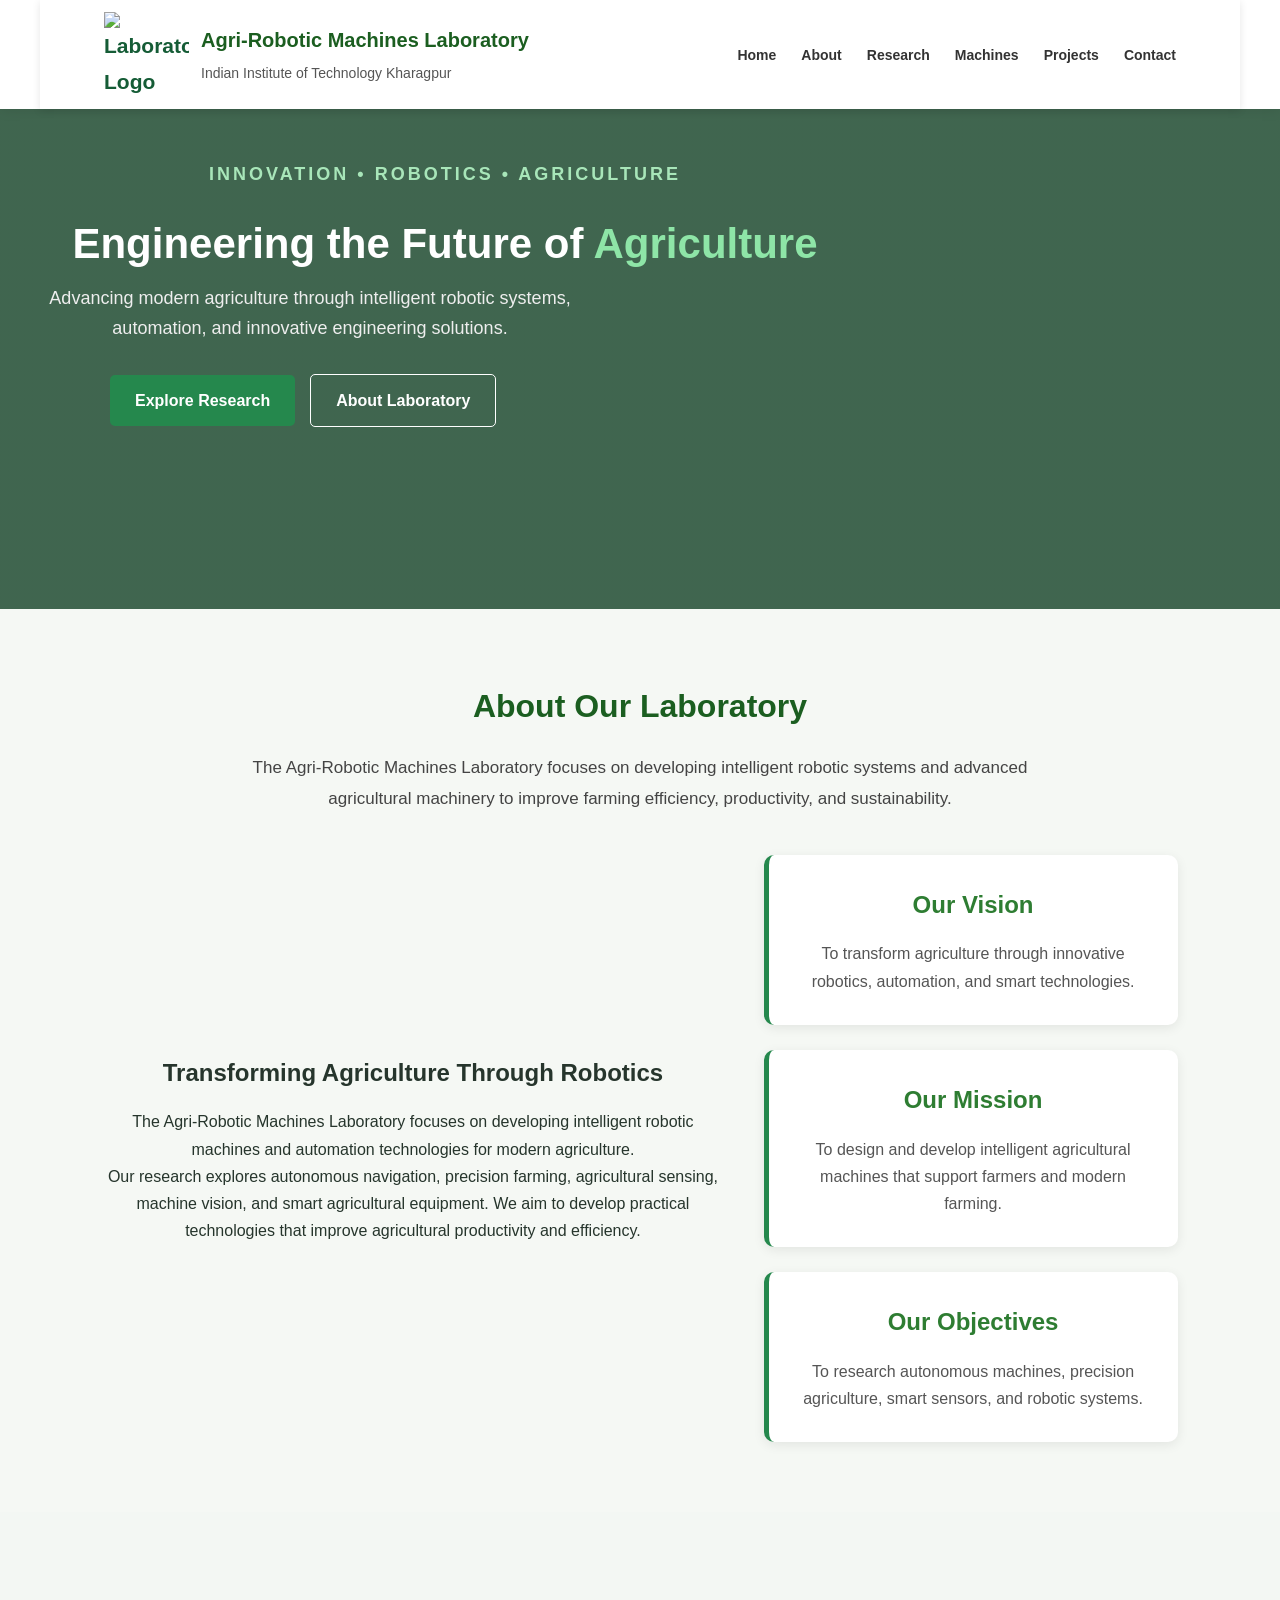
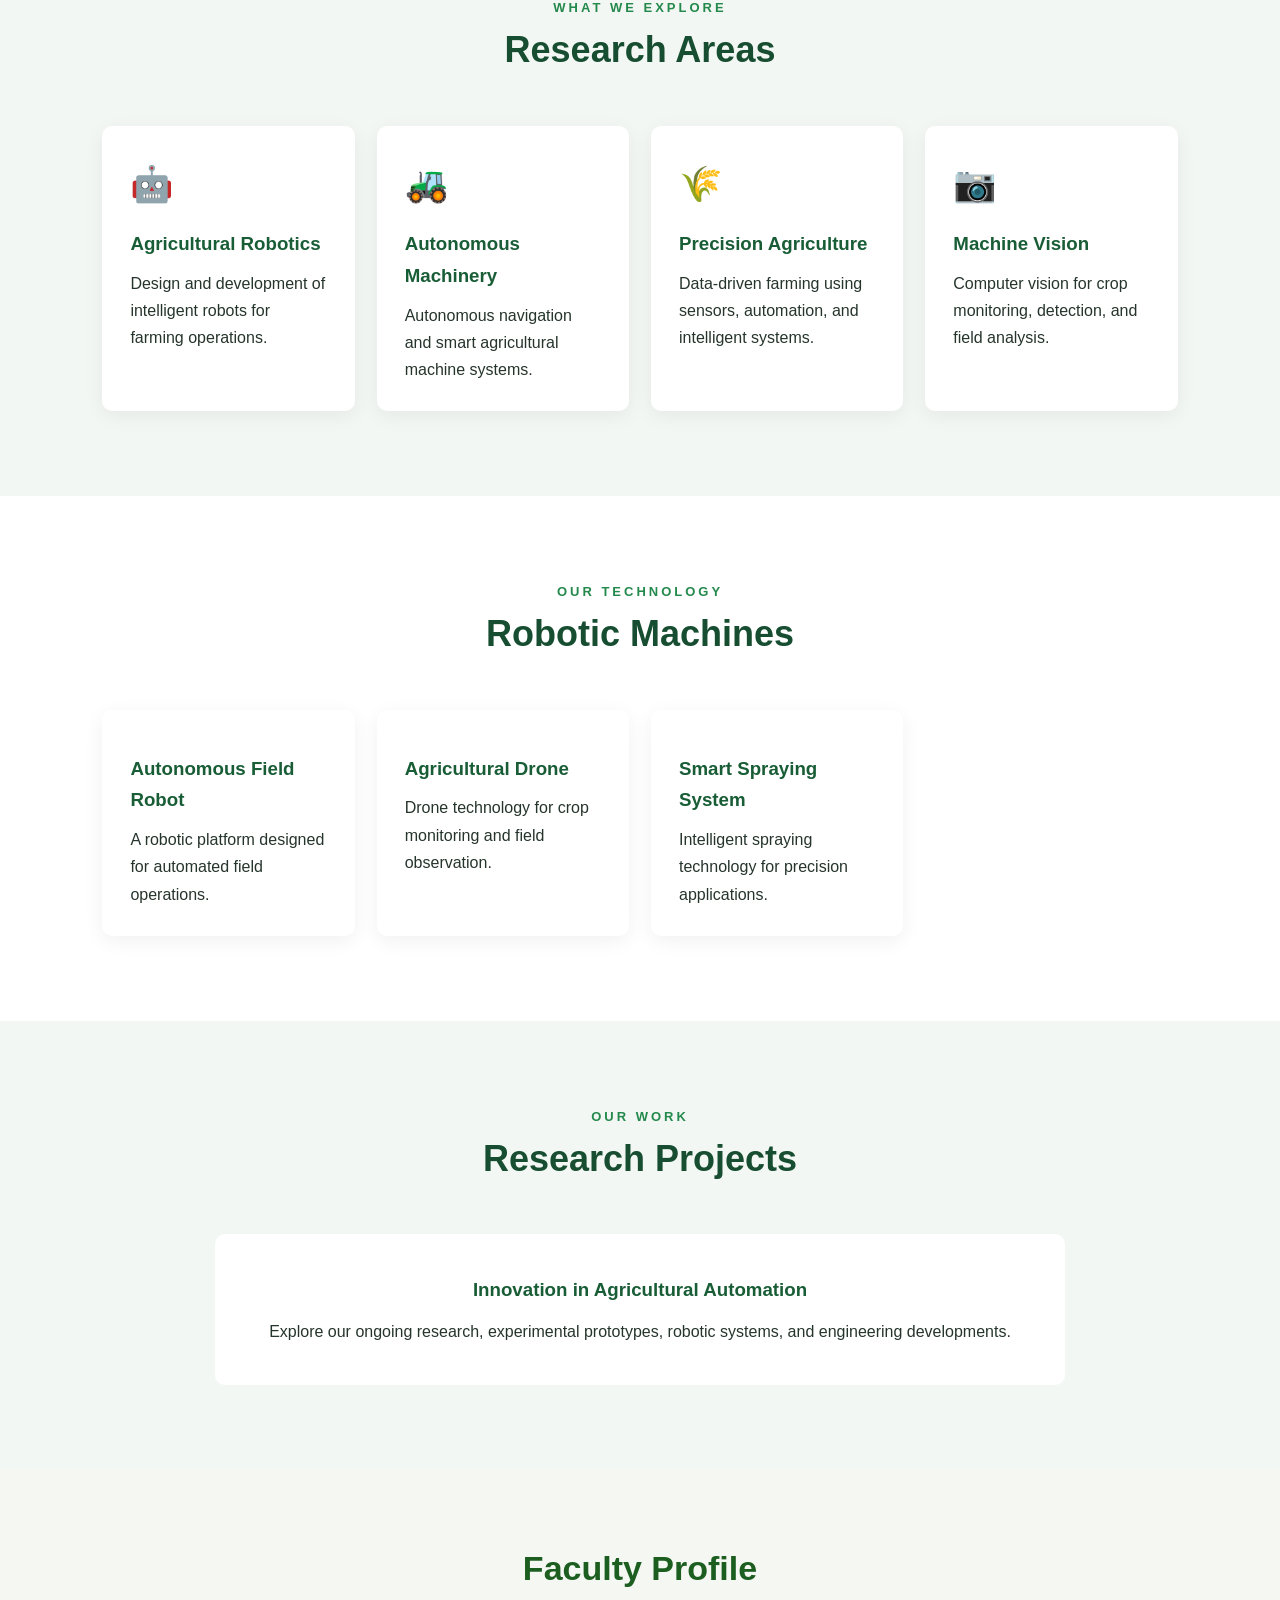
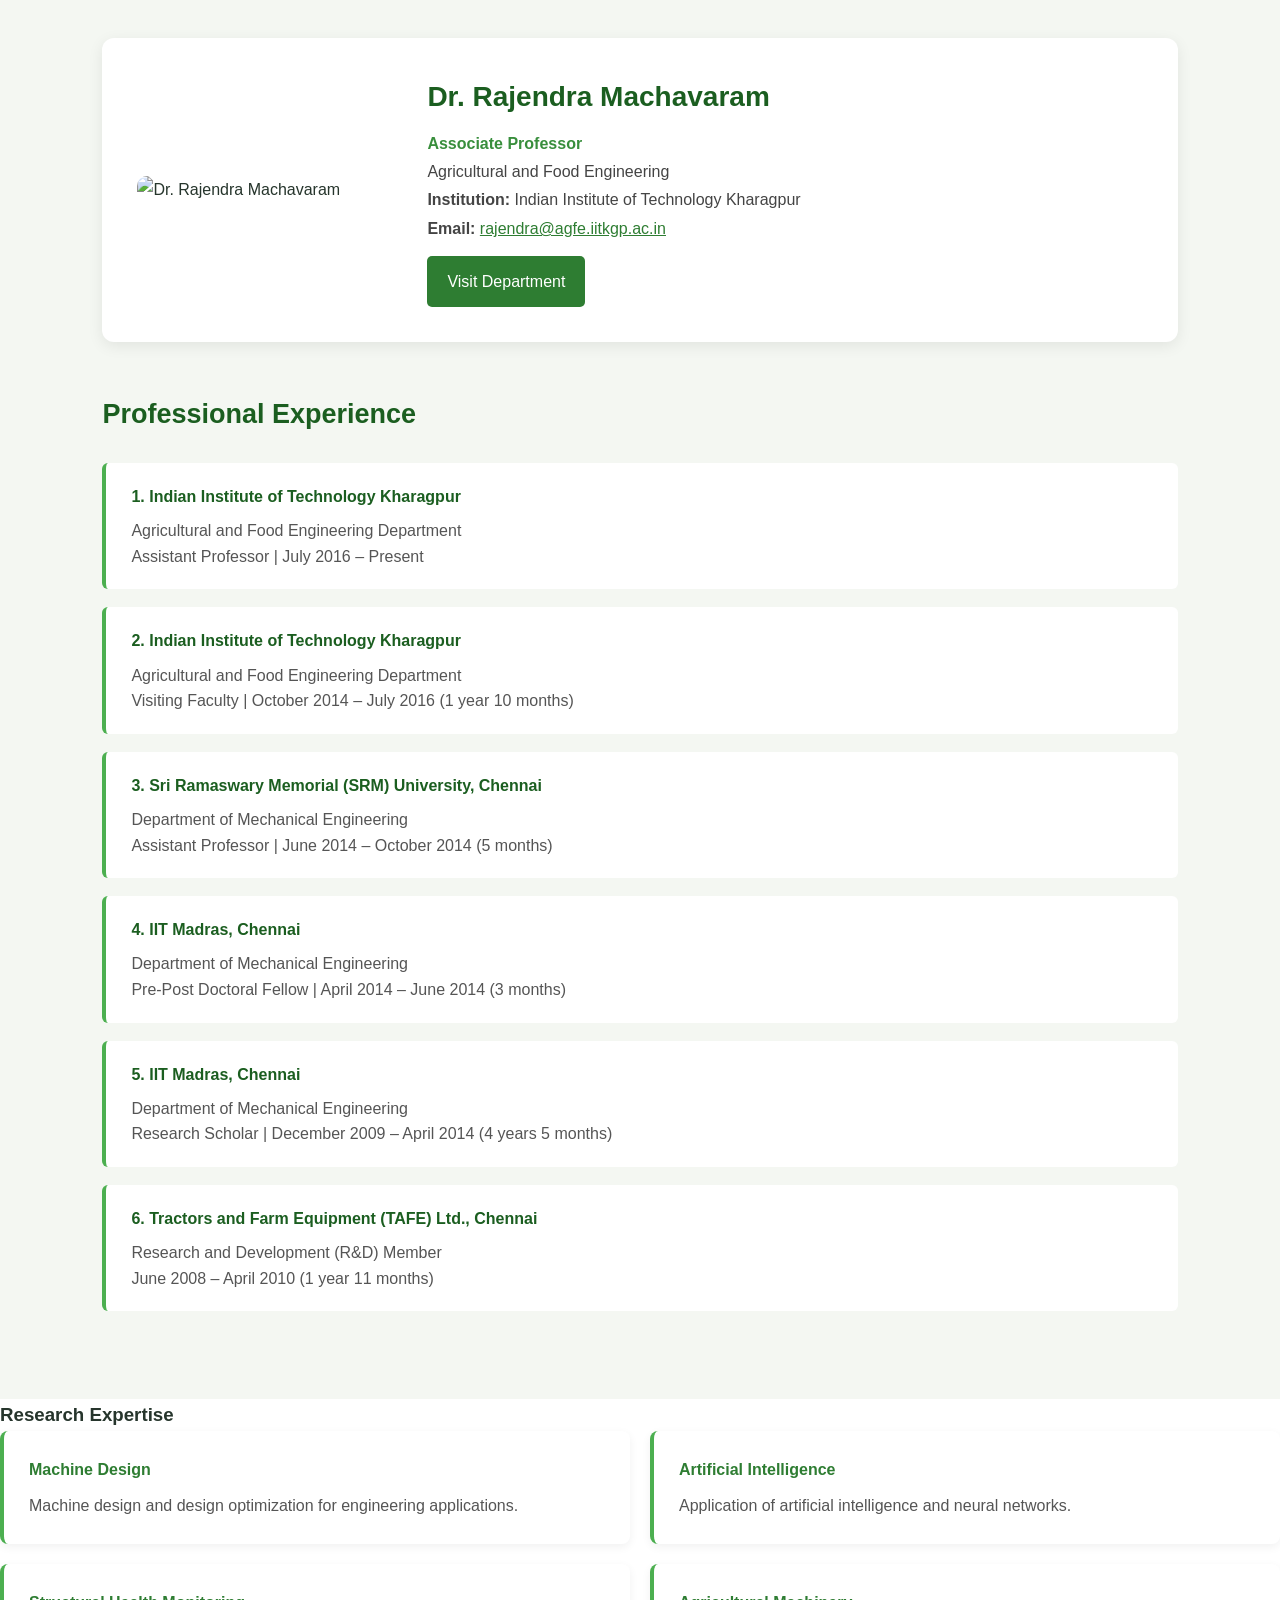
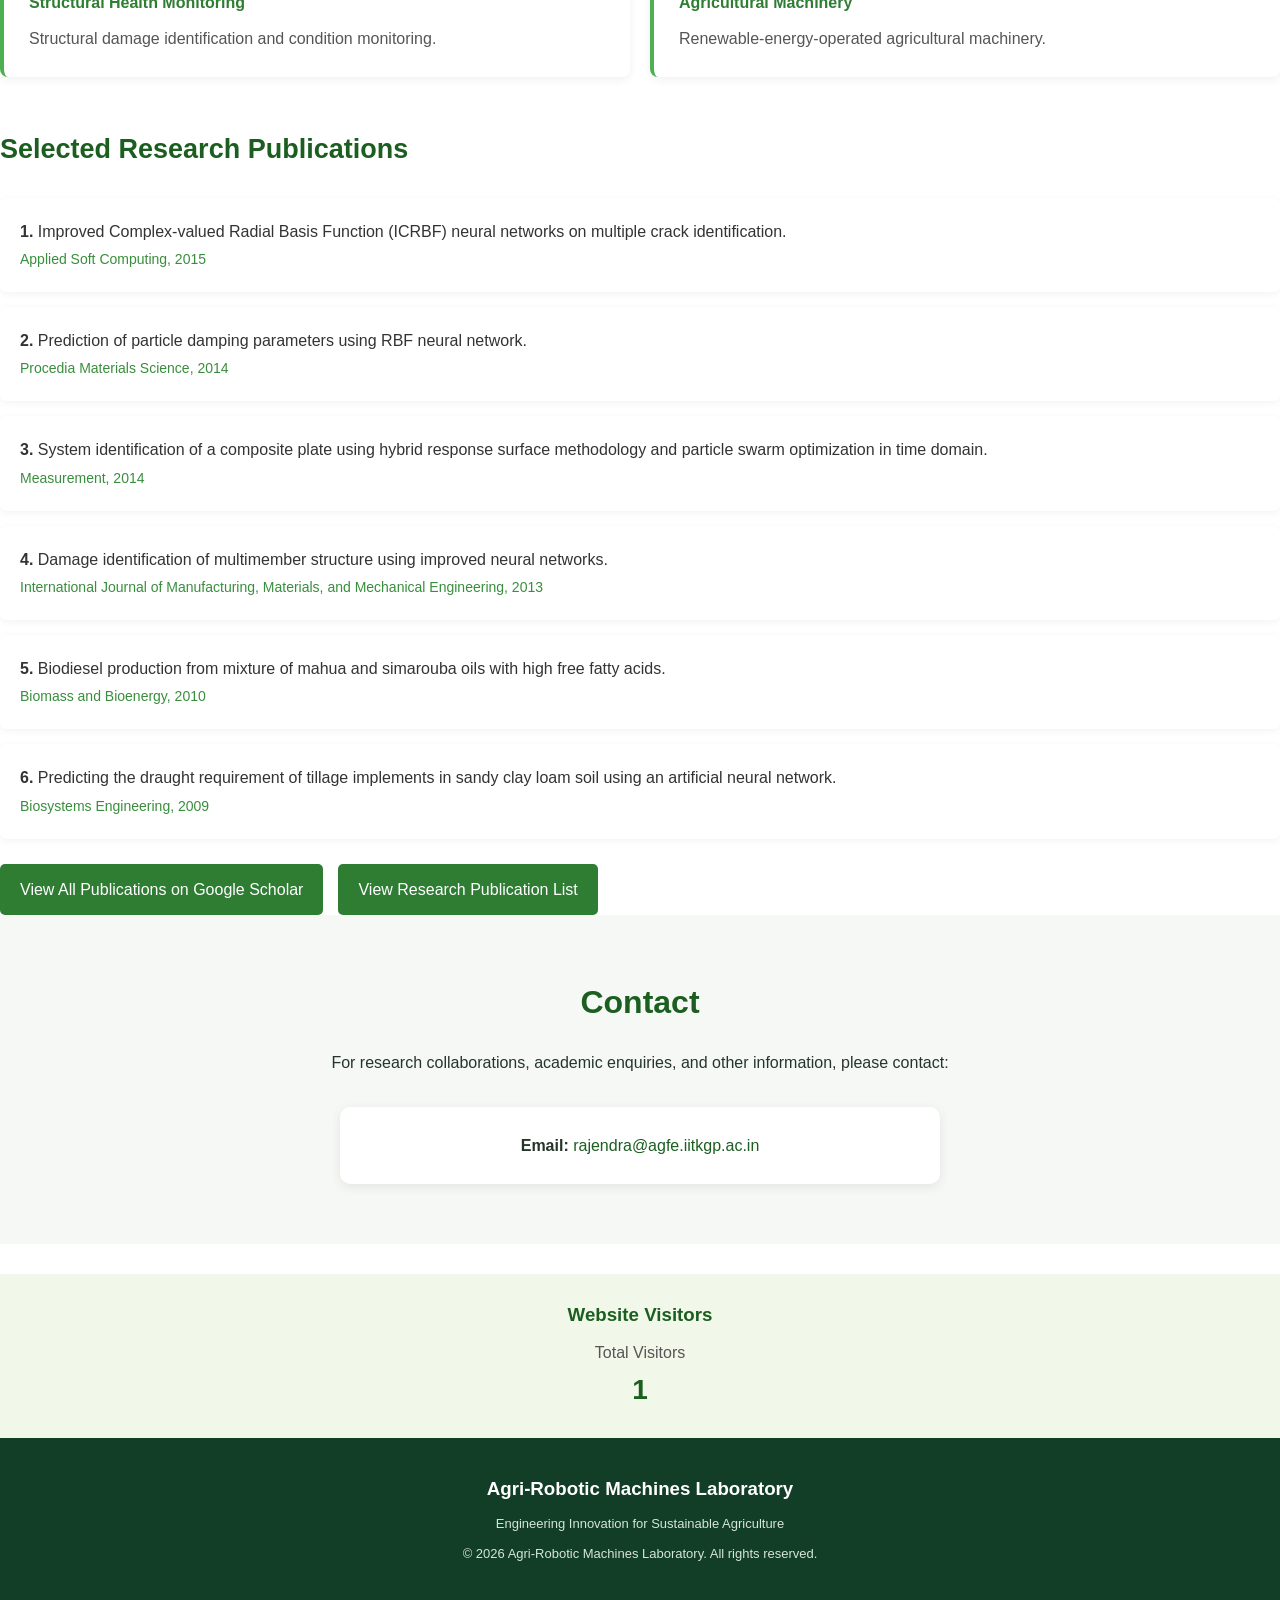
==== index.html @ 31ddff25 "Add files via upload" ====
<!DOCTYPE html>
<html lang="en">
<head>
    <meta charset="UTF-8">
    <meta name="viewport" content="width=device-width, initial-scale=1.0">
    <title>Agri-Robotic Machines Laboratory</title>
    <link rel="stylesheet" href="style.css">
</head>
<body>
    <!-- Navigation -->
    <header>
        <nav class="navbar">
    
<div class="logo">
    <img src="images/agrm-logo.jpeg" alt="Laboratory Logo">

    <div class="logo-text">
        <span>Agri-Robotic Machines Laboratory</span>
        <small>Indian Institute of Technology Kharagpur</small>
    </div>
</div>


    <ul class="nav-links">
        <li><a href="#home">Home</a></li>
        <li><a href="#about">About</a></li>
        <li><a href="#research">Research</a></li>
        <li><a href="#machines">Machines</a></li>
        <li><a href="#projects">Projects</a></li>
        <li><a href="#contact">Contact</a></li>
    </ul>
</nav>
</nav>


</section>
    </header>

    <!-- Hero Section -->
    <section class="hero" id="home">
        <div class="hero-content">
            <p class="tagline">INNOVATION • ROBOTICS • AGRICULTURE</p>

            <h1>
                Engineering the Future
                of <span>Agriculture</span>
            </h1>

            <p>
                Advancing modern agriculture through intelligent
                robotic systems, automation, and innovative
                engineering solutions.
            </p>

            <div class="hero-buttons">
                <a href="#research" class="btn primary">Explore Research</a>
                <a href="#about" class="btn secondary">About Laboratory</a>
            </div>
        </div>
    </section>
<section id="about" class="about-section">

    <div class="about-container">

        <h2>About Our Laboratory</h2>

        <p class="about-intro">
            The Agri-Robotic Machines Laboratory focuses on
            developing intelligent robotic systems and advanced
            agricultural machinery to improve farming efficiency,
            productivity, and sustainability.
        </p>
           <div class="about-content">
            <div>
                <h3>Transforming Agriculture Through Robotics</h3>
                <p>
                    The Agri-Robotic Machines Laboratory focuses on
                    developing intelligent robotic machines and
                    automation technologies for modern agriculture.
                </p>
                <p>
                    Our research explores autonomous navigation,
                    precision farming, agricultural sensing,
                    machine vision, and smart agricultural equipment.
                    We aim to develop practical technologies that
                    improve agricultural productivity and efficiency.
                </p>
            </div>
        <div class="about-cards">

            <div class="about-card">
                <h3>Our Vision</h3>
                <p>
                    To transform agriculture through innovative
                    robotics, automation, and smart technologies.
                </p>
            </div>
    
            <div class="about-card">
                <h3>Our Mission</h3>
                <p>
                    To design and develop intelligent agricultural
                    machines that support farmers and modern farming.
                </p>
            </div>

            <div class="about-card">
                <h3>Our Objectives</h3>
                <p>
                    To research autonomous machines, precision
                    agriculture, smart sensors, and robotic systems.
                </p>
            </div>

        </div>

    </div>

</section>
  
    <!-- Research Section -->
    <section class="section light" id="research">
        <div class="section-heading">
            <p>WHAT WE EXPLORE</p>
            <h2>Research Areas</h2>
        </div>

        <div class="cards">
            <article class="card">
                <span>🤖</span>
                <h3>Agricultural Robotics</h3>
                <p>Design and development of intelligent robots for farming operations.</p>
            </article>

            <article class="card">
                <span>🚜</span>
                <h3>Autonomous Machinery</h3>
                <p>Autonomous navigation and smart agricultural machine systems.</p>
            </article>

            <article class="card">
                <span>🌾</span>
                <h3>Precision Agriculture</h3>
                <p>Data-driven farming using sensors, automation, and intelligent systems.</p>
            </article>

            <article class="card">
                <span>📷</span>
                <h3>Machine Vision</h3>
                <p>Computer vision for crop monitoring, detection, and field analysis.</p>
            </article>
        </div>
    </section>

    <!-- Machines Section -->
    <section class="section" id="machines">
        <div class="section-heading">
            <p>OUR TECHNOLOGY</p>
            <h2>Robotic Machines</h2>
        </div>

        <div class="cards">
            <article class="card machine">
                <h3>Autonomous Field Robot</h3>
                <p>A robotic platform designed for automated field operations.</p>
            </article>

            <article class="card machine">
                <h3>Agricultural Drone</h3>
                <p>Drone technology for crop monitoring and field observation.</p>
            </article>

            <article class="card machine">
                <h3>Smart Spraying System</h3>
                <p>Intelligent spraying technology for precision applications.</p>
            </article>
        </div>
    </section>

    <!-- Projects Section -->
    <section class="section light" id="projects">
        <div class="section-heading">
            <p>OUR WORK</p>
            <h2>Research Projects</h2>
        </div>

        <div class="project-box">
            <h3>Innovation in Agricultural Automation</h3>
            <p>
                Explore our ongoing research, experimental prototypes,
                robotic systems, and engineering developments.
            </p>
        </div>
    </section>
<!-- FACULTY PROFILE SECTION -->
<section id="professor" class="professor-section">

    <div class="professor-container">

        <h2>Faculty Profile</h2>

        <div class="professor-card">

            <!-- Professor Photograph -->
            <div class="professor-photo">
                <img src="images/professor.jpg"
                     alt="Dr. Rajendra Machavaram">
            </div>

            <!-- Professor Information -->
            <div class="professor-details">

                <h3>Dr. Rajendra Machavaram</h3>

                <h4>Associate Professor</h4>

                <p class="department">
                    Agricultural and Food Engineering
                </p>

                <p>
                    <strong>Institution:</strong>
                    Indian Institute of Technology Kharagpur
                </p>

                <p>
                    <strong>Email:</strong>
                    <a href="mailto:rajendra@agfe.iitkgp.ac.in">
                        rajendra@agfe.iitkgp.ac.in
                    </a>
                </p>

                <a class="department-button"
                   href="https://www.iitkgp.ac.in/department/AG"
                   target="_blank">
                    Visit Department
                </a>

            </div>

        </div>

        <!-- WORK EXPERIENCE -->
        <div class="experience-section">

            <h3>Professional Experience</h3>

            <div class="experience-item">
                <h4>1. Indian Institute of Technology Kharagpur</h4>
                <p>Agricultural and Food Engineering Department</p>
                <p>Assistant Professor | July 2016 – Present</p>
            </div>

            <div class="experience-item">
                <h4>2. Indian Institute of Technology Kharagpur</h4>
                <p>Agricultural and Food Engineering Department</p>
                <p>Visiting Faculty | October 2014 – July 2016 (1 year 10 months)</p>
            </div>

            <div class="experience-item">
                <h4>3. Sri Ramaswary Memorial (SRM) University, Chennai</h4>
                <p>Department of Mechanical Engineering</p>
                <p>Assistant Professor | June 2014 – October 2014 (5 months)</p>
            </div>

            <div class="experience-item">
                <h4>4. IIT Madras, Chennai</h4>
                <p>Department of Mechanical Engineering</p>
                <p>Pre-Post Doctoral Fellow | April 2014 – June 2014 (3 months)</p>
            </div>

            <div class="experience-item">
                <h4>5. IIT Madras, Chennai</h4>
                <p>Department of Mechanical Engineering</p>
                <p>Research Scholar | December 2009 – April 2014 (4 years 5 months)</p>
            </div>

            <div class="experience-item">
                <h4>6. Tractors and Farm Equipment (TAFE) Ltd., Chennai</h4>
                <p>Research and Development (R&D) Member</p>
                <p>June 2008 – April 2010 (1 year 11 months)</p>
            </div>

        </div>

    </div>

</section>
    <h3>Research Expertise</h3>

    <div class="research-grid">

        <div class="research-card">
            <h4>Machine Design</h4>
            <p>Machine design and design optimization for engineering applications.</p>
        </div>

        <div class="research-card">
            <h4>Artificial Intelligence</h4>
            <p>Application of artificial intelligence and neural networks.</p>
        </div>

        <div class="research-card">
            <h4>Structural Health Monitoring</h4>
            <p>Structural damage identification and condition monitoring.</p>
        </div>

        <div class="research-card">
            <h4>Agricultural Machinery</h4>
            <p>Renewable-energy-operated agricultural machinery.</p>
        </div>

    </div>
</div>


<!-- SELECTED PUBLICATIONS -->
<div class="publications-section">

    <h3>Selected Research Publications</h3>

    <div class="publication-item">
        <p>
            <strong>1.</strong> Improved Complex-valued Radial Basis
            Function (ICRBF) neural networks on multiple crack identification.
        </p>
        <span>Applied Soft Computing, 2015</span>
    </div>

    <div class="publication-item">
        <p>
            <strong>2.</strong> Prediction of particle damping parameters
            using RBF neural network.
        </p>
        <span>Procedia Materials Science, 2014</span>
    </div>

    <div class="publication-item">
        <p>
            <strong>3.</strong> System identification of a composite plate
            using hybrid response surface methodology and particle swarm
            optimization in time domain.
        </p>
        <span>Measurement, 2014</span>
    </div>

    <div class="publication-item">
        <p>
            <strong>4.</strong> Damage identification of multimember
            structure using improved neural networks.
        </p>
        <span>International Journal of Manufacturing, Materials,
        and Mechanical Engineering, 2013</span>
    </div>

    <div class="publication-item">
        <p>
            <strong>5.</strong> Biodiesel production from mixture of
            mahua and simarouba oils with high free fatty acids.
        </p>
        <span>Biomass and Bioenergy, 2010</span>
    </div>

    <div class="publication-item">
        <p>
            <strong>6.</strong> Predicting the draught requirement of
            tillage implements in sandy clay loam soil using an
            artificial neural network.
        </p>
        <span>Biosystems Engineering, 2009</span>
    </div>

    <div class="publication-links">

        <a href="https://scholar.google.com/citations?user=oOwYL6sAAAAJ&hl=en"
           target="_blank">
            View All Publications on Google Scholar
        </a>

        <a href="https://sites.google.com/site/rajendramachavaram/publications"
           target="_blank">
            View Research Publication List
        </a>

    </div>

</div>
 <!-- Contact Section -->
   
<section id="contact" class="contact-section">
    <h2>Contact</h2>
    <p>For research collaborations, academic enquiries, and other information, please contact:</p>

    <div class="contact-info">
                <strong>Email:</strong>
            <a href="mailto:rajendra@agfe.iitkgp.ac.in">
                rajendra@agfe.iitkgp.ac.in
            </a>
        </p>
    </div>
</section>

<!-- Visitor Counter -->
<section class="visitor-counter">
    <h3>Website Visitors</h3>
    <p>Total Visitors</p>
    <span id="visitor-count">0</span>
</section>

       <!-- Footer -->
    <footer>
        <h3>Agri-Robotic Machines Laboratory</h3>
        <p>Engineering Innovation for Sustainable Agriculture</p>
        <p>© 2026 Agri-Robotic Machines Laboratory. All rights reserved.</p>
    </footer>

    <script src="script.js"></script>
</body>
</html>

<!-- RESEARCH EXPERTISE -->
<div class="research-expertise">
---- style.css ----
* {
    margin: 0;
    padding: 0;
    box-sizing: border-box;
}

html {
    scroll-behavior: smooth;
}

body {
    font-family: Arial, sans-serif;
    color: #26352c;
    line-height: 1.7;
}

header {
    background: #ffffff;
    position: sticky;
    top: 0;
    z-index: 100;
    box-shadow: 0 2px 12px rgba(0,0,0,0.08);
}

.navbar {
    max-width: 1200px;
    margin: auto;
    padding: 18px 25px;
    display: flex;
    align-items: center;
    justify-content: space-between;
}

.logo {
    text-decoration: none;
    color: #155c36;
    font-size: 21px;
    font-weight: bold;
}

.nav-links {
    display: flex;
    gap: 25px;
    list-style: none;
}

.nav-links a {
    text-decoration: none;
    color: #333;
    font-size: 14px;
    font-weight: 600;
}

.nav-links a:hover {
    color: #239653;
}

.menu-btn {
    display: none;
    background: none;
    border: none;
    font-size: 26px;
    cursor: pointer;
}

.hero {
    min-height: 570px;
    display: flex;
    align-items: center;
    padding: 80px 10%;
    background:
    linear-gradient(90deg, rgba(5,35,19,.90),
    rgba(5,35,19,.40)),
    url("https://images.unsplash.com/photo-1500382017468-9049fed747ef?w=1800")
    center/cover;
    color: white;
}

.hero-content {
    max-width: 700px;
}

.tagline {
    color: #a8e6b9;
    font-weight: bold;
    letter-spacing: 3px;
    font-size: 13px;
}

.hero h1 {
    font-size: clamp(38px, 5vw, 65px);
    line-height: 1.15;
    margin: 20px 0;
}

.hero h1 span {
    color: #8ee5a7;
}

.hero-content > p:not(.tagline) {
    max-width: 580px;
    color: #eeeeee;
    margin-bottom: 30px;
}


    display: flex;
    gap: 15px;
    flex-wrap: wrap;

/* Arrange hero buttons vertically */



.hero-content {
    text-align: left !important;
    align-items: flex-start !important;
}

.hero .hero-buttons {
    display: flex !important;
    flex-direction: row !important;
    justify-content: flex-start !important;
    align-items: center;
    gap: 15px;
    margin-left: 90px !important;
    width: 100%;
}

.hero .hero-buttons .btn {
    width: auto;
    min-width: 160px;
    text-align: center;
}


.btn {
    display: inline-block;
    text-decoration: none;
    padding: 12px 25px;
    border-radius: 5px;
    font-weight: bold;
}
.primary {
    background: #25884d;
    color: white;
}

.secondary {
    border: 1px solid white;
    color: white;
}

.section {
    padding: 85px 8%;
}

.light {
    background: #f3f7f3;
}

.section-heading {
    text-align: center;
    margin-bottom: 45px;
}

.section-heading p {
    color: #23894c;
    letter-spacing: 3px;
    font-weight: bold;
    font-size: 13px;
}

.section-heading h2 {
    font-size: 36px;
    color: #174d30;
}

.about-content {
    max-width: 1100px;
    margin: auto;
    display: grid;
    grid-template-columns: 1.5fr 1fr;
    gap: 40px;
    align-items: center;
}

.about-content h3 {
    margin-bottom: 15px;
    font-size: 24px;
}

.about-card {
    padding: 35px;
    background: #e5f2e8;
    border-left: 5px solid #25884d;
    border-radius: 8px;
}

.cards {
    max-width: 1150px;
    margin: auto;
    display: grid;
    grid-template-columns: repeat(4, 1fr);
    gap: 22px;
}

.card {
    background: white;
    padding: 28px;
    border-radius: 10px;
    box-shadow: 0 5px 20px rgba(0,0,0,.06);
    transition: transform .3s;
}

.card:hover {
    transform: translateY(-7px);
}

.card span {
    font-size: 35px;
}

.card h3 {
    margin: 15px 0 10px;
    color: #185d36;
}

.machine {
    min-height: 180px;
}

.project-box {
    max-width: 850px;
    margin: auto;
    padding: 40px;
    background: white;
    border-radius: 10px;
    text-align: center;
}

.project-box h3 {
    color: #185d36;
    margin-bottom: 12px;
}

.contact {
    text-align: center;
    background: #eaf3eb;
}

.contact > p {
    margin-bottom: 25px;
}

footer {
    background: #123d27;
    color: white;
    text-align: center;
    padding: 35px 15px;
}

footer p {
    font-size: 13px;
    margin-top: 8px;
    color: #d4e6d9;
}

@media (max-width: 850px) {
    .menu-btn {
        display: block;
    }

    .nav-links {
        display: none;
        position: absolute;
        top: 65px;
        left: 0;
        width: 100%;
        background: white;
        flex-direction: column;
        padding: 20px 30px;
    }

    .nav-links.active {
        display: flex;
    }

    .cards {
        grid-template-columns: repeat(2, 1fr);
    }

    .about-content {
        grid-template-columns: 1fr;
    }
}

@media (max-width: 550px) {
    .cards {
        grid-template-columns: 1fr;
    }

    .hero {
        padding: 65px 7%;
    }

    .section {
        padding: 60px 7%;
    }

    .logo {
        font-size: 16px;
    }
}

/* Navigation Bar */
.navbar {
    display: flex;
    justify-content: space-between;
    align-items: center;
    padding: 12px 5%;
    background-color: #ffffff;
    box-shadow: 0 2px 8px rgba(0, 0, 0, 0.1);
}

/* Laboratory Logo */
.logo {
    display: flex;
    align-items: center;
    gap: 12px;
}

.logo img {
    width: 85px;
    height: 85px;
    object-fit: contain;
}

.logo span {
    font-size: 20px;
    font-weight: bold;
    color: #1b5e20;
}

/* Navigation Links */
.nav-links {
    display: flex;
    list-style: none;
    gap: 25px;
    margin: 0;
    padding: 0;
}

.nav-links a {
    text-decoration: none;
    color: #333333;
    font-weight: 600;
}

.nav-links a:hover {
    color: #2e7d32;
}

/* Home Hero Section */
.hero {
    min-height: 500px;
    display: flex;
    align-items: center;
    justify-content: center;
    text-align: center;
    padding: 50px 20px;
    background: linear-gradient(
        rgba(0, 50, 20, 0.75),
        rgba(0, 50, 20, 0.75)
    ),
    url("images/agriculture.jpg");

    background-size: cover;
    background-position: center;
    color: white;
}

.hero-content {
    max-width: 850px;
}

.hero h1 {
    font-size: 42px;
    margin-bottom: 15px;
}

.hero h2 {
    font-size: 25px;
    color: #c5e1a5;
    margin-bottom: 20px;
}

.hero p {
    font-size: 18px;
    line-height: 1.7;
    margin-bottom: 30px;
}

.hero-button {
    display: inline-block;
    background-color: #8bc34a;
    color: #173b17;
    padding: 14px 28px;
    border-radius: 5px;
    text-decoration: none;
    font-weight: bold;
}

.hero-button:hover {
    background-color: #aed581;
}

/* About Laboratory Section */
.about-section {
    padding: 70px 8%;
    background-color: #f5f8f4;
    text-align: center;
}

.about-container {
    max-width: 1100px;
    margin: auto;
}

.about-section h2 {
    font-size: 32px;
    color: #1b5e20;
    margin-bottom: 20px;
}

.about-intro {
    font-size: 17px;
    line-height: 1.8;
    color: #444;
    max-width: 850px;
    margin: 0 auto 40px;
}

.about-cards {
    display: flex;
    gap: 25px;
    justify-content: center;
    flex-wrap: wrap;
}

.about-card {
    background: white;
    padding: 30px;
    border-radius: 10px;
    flex: 1;
    min-width: 220px;
    box-shadow: 0 3px 12px rgba(0,0,0,0.08);
}

.about-card h3 {
    color: #2e7d32;
    margin-bottom: 15px;
}

.about-card p {
    color: #555;
    line-height: 1.7;
}

/* FIX WEBSITE SCROLLING AND SECTION LAYOUT */

html {
    scroll-behavior: smooth;
    overflow-y: auto !important;
}

body {
    display: block !important;
    height: auto !important;
    min-height: 100%;
    overflow-y: auto !important;
    overflow-x: hidden;
    margin: 0;
}

#home,
#about {
    display: block !important;
    width: 100% !important;
    height: auto !important;
    min-height: 500px;
    box-sizing: border-box;
    flex: none !important;
}

.hero {
    width: 100%;
    min-height: 500px;
}

.about-section {
    width: 100%;
    padding: 70px 8%;
    box-sizing: border-box;
}

/* FACULTY PROFILE */
.professor-section {
    padding: 70px 8%;
    background: #f4f7f2;
}

.professor-container {
    max-width: 1100px;
    margin: auto;
}

.professor-section h2 {
    text-align: center;
    color: #1b5e20;
    font-size: 34px;
    margin-bottom: 40px;
}

.professor-card {
    display: flex;
    align-items: center;
    gap: 40px;
    background: white;
    padding: 35px;
    border-radius: 12px;
    box-shadow: 0 4px 15px rgba(0,0,0,0.08);
}

.professor-photo {
    flex: 0 0 250px;
}

.professor-photo img {
    width: 250px;
    height: 300px;
    object-fit: cover;
    border-radius: 10px;
}

.professor-details h3 {
    font-size: 28px;
    color: #1b5e20;
    margin-bottom: 10px;
}

.professor-details h4 {
    color: #388e3c;
}

.professor-details p {
    line-height: 1.8;
    color: #444;
}

.professor-details a {
    color: #2e7d32;
}

.department-button {
    display: inline-block;
    background: #2e7d32;
    color: white !important;
    padding: 12px 20px;
    border-radius: 5px;
    text-decoration: none;
    margin-top: 12px;
}

/* EXPERIENCE */
.experience-section {
    margin-top: 50px;
}

.experience-section h3 {
    font-size: 27px;
    color: #1b5e20;
    margin-bottom: 25px;
}

.experience-item {
    background: white;
    padding: 20px 25px;
    margin-bottom: 18px;
    border-left: 4px solid #4caf50;
    border-radius: 6px;
}

.experience-item h4 {
    color: #1b5e20;
    margin-bottom: 8px;
}

.experience-item p {
    color: #555;
    line-height: 1.6;
}

/* MOBILE RESPONSIVE */
@media (max-width: 700px) {
    .professor-card {
        flex-direction: column;
        text-align: center;
    }

    .professor-photo img {
        width: 220px;
        height: 260px;
    }
}

.logo-text {
    display: flex;
    flex-direction: column;
    gap: 5px;
}

.logo-text span {
    font-size: 20px;
    font-weight: bold;
    color: #1b5e20;
}

.logo-text small {
    font-size: 14px;
    color: #555;
    font-weight: 500;
}

/* RESEARCH EXPERTISE */

.research-expertise,
.publications-section {
    margin-top: 50px;
}

.research-expertise h3,
.publications-section h3 {
    font-size: 27px;
    color: #1b5e20;
    margin-bottom: 25px;
}

.research-grid {
    display: grid;
    grid-template-columns: repeat(2, 1fr);
    gap: 20px;
}

.research-card {
    background: white;
    padding: 25px;
    border-radius: 8px;
    border-left: 4px solid #4caf50;
    box-shadow: 0 3px 10px rgba(0,0,0,0.06);
}

.research-card h4 {
    color: #2e7d32;
    margin-bottom: 10px;
}

.research-card p {
    color: #555;
    line-height: 1.6;
}

/* PUBLICATIONS */

.publication-item {
    background: white;
    padding: 20px;
    margin-bottom: 15px;
    border-radius: 7px;
    box-shadow: 0 2px 8px rgba(0,0,0,0.05);
}

.publication-item p {
    color: #333;
    line-height: 1.7;
}

.publication-item span {
    color: #388e3c;
    font-size: 14px;
}

.publication-links {
    margin-top: 25px;
    display: flex;
    gap: 15px;
    flex-wrap: wrap;
}

.publication-links a {
    background: #2e7d32;
    color: white;
    padding: 12px 20px;
    text-decoration: none;
    border-radius: 5px;
}

.publication-links a:hover {
    background: #1b5e20;
}

@media (max-width: 700px) {
    .research-grid {
        grid-template-columns: 1fr;
    }
}

.contact-section {
    padding: 60px 8%;
    text-align: center;
    background-color: #f5f8f4;
}

.contact-section h2 {
    color: #1b5e20;
    font-size: 32px;
    margin-bottom: 20px;
}

.contact-info {
    max-width: 600px;
    margin: 30px auto 0;
    padding: 25px;
    background: white;
    border-radius: 10px;
    box-shadow: 0 3px 12px rgba(0, 0, 0, 0.08);
}

.contact-info a {
    color: #1b5e20;
    text-decoration: none;
}

.contact-info a:hover {
    text-decoration: underline;
}

.visitor-counter {
    text-align: center;
    padding: 25px;
    background-color: #f1f8e9;
    margin-top: 30px;
}

.visitor-counter h3 {
    color: #1b5e20;
    margin-bottom: 8px;
}

.visitor-counter p {
    color: #555;
}

.visitor-counter span {
    font-size: 28px;
    font-weight: bold;
    color: #1b5e20;
}
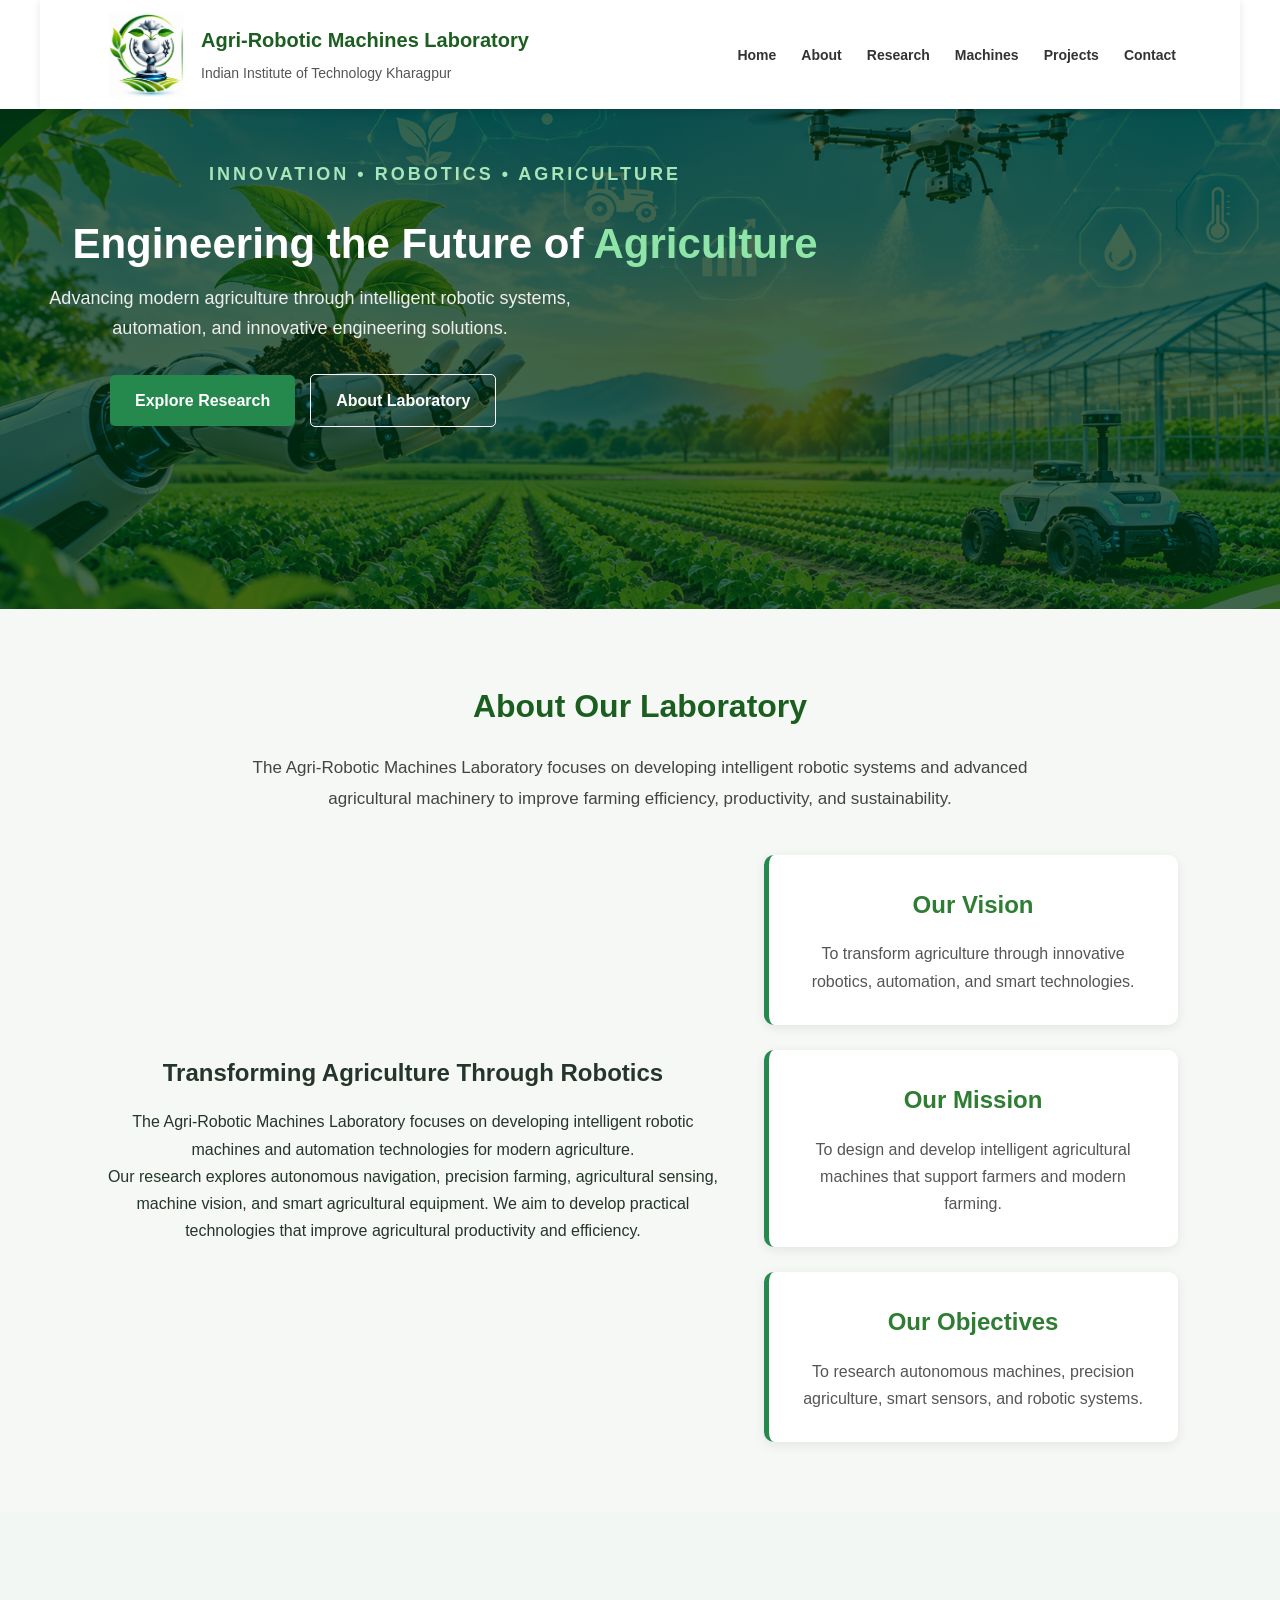
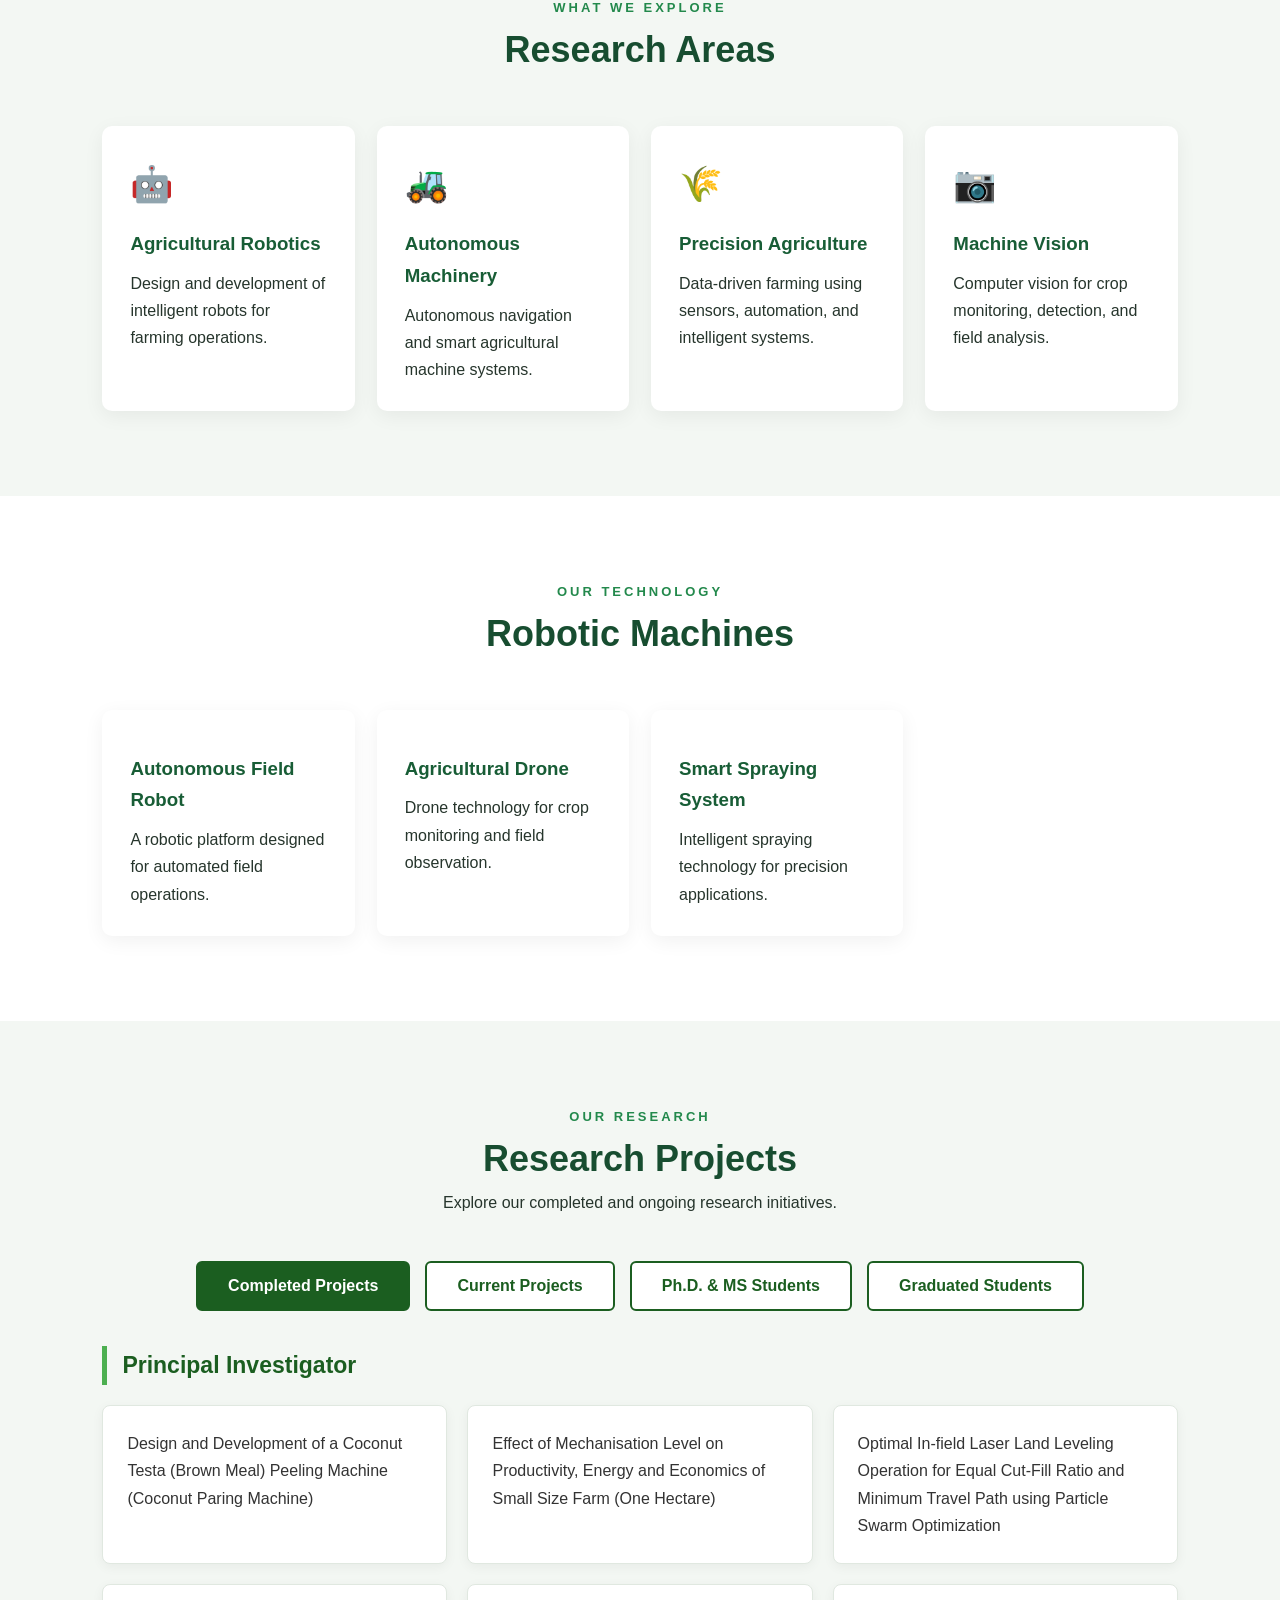
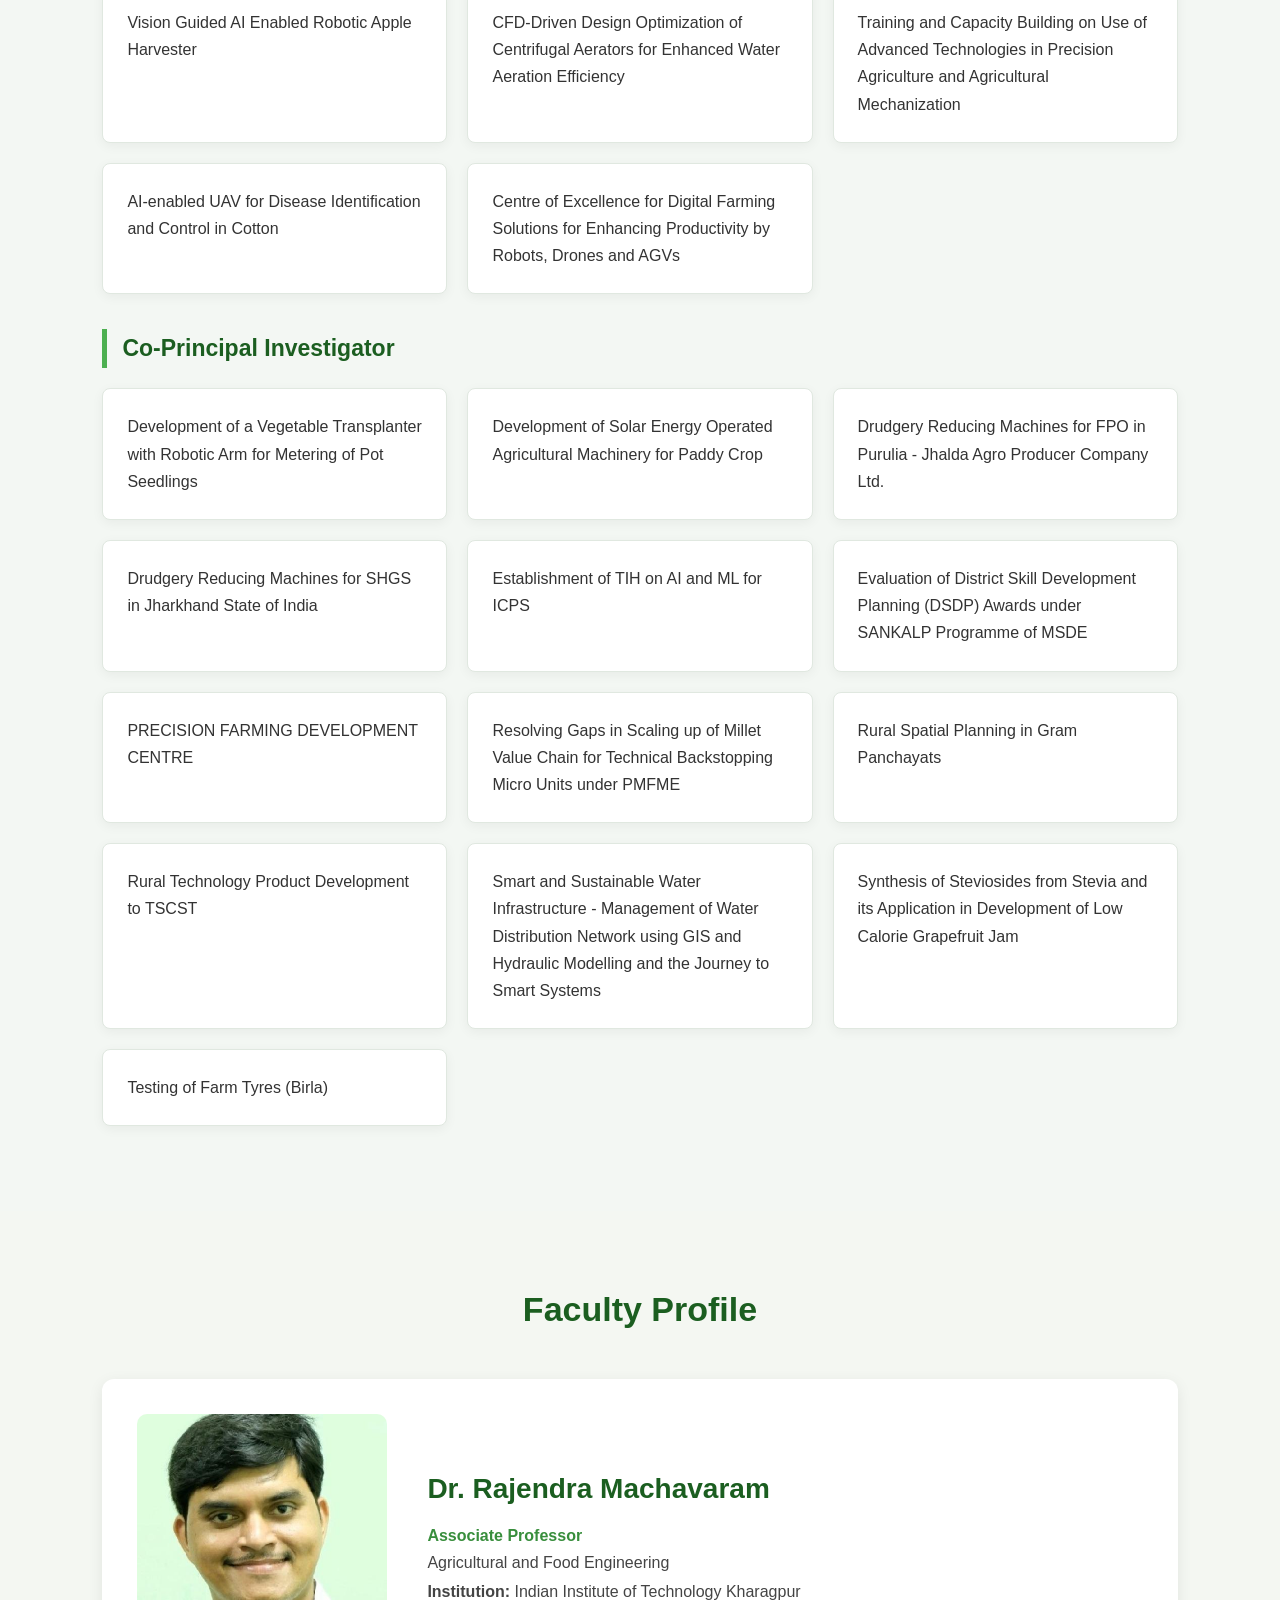
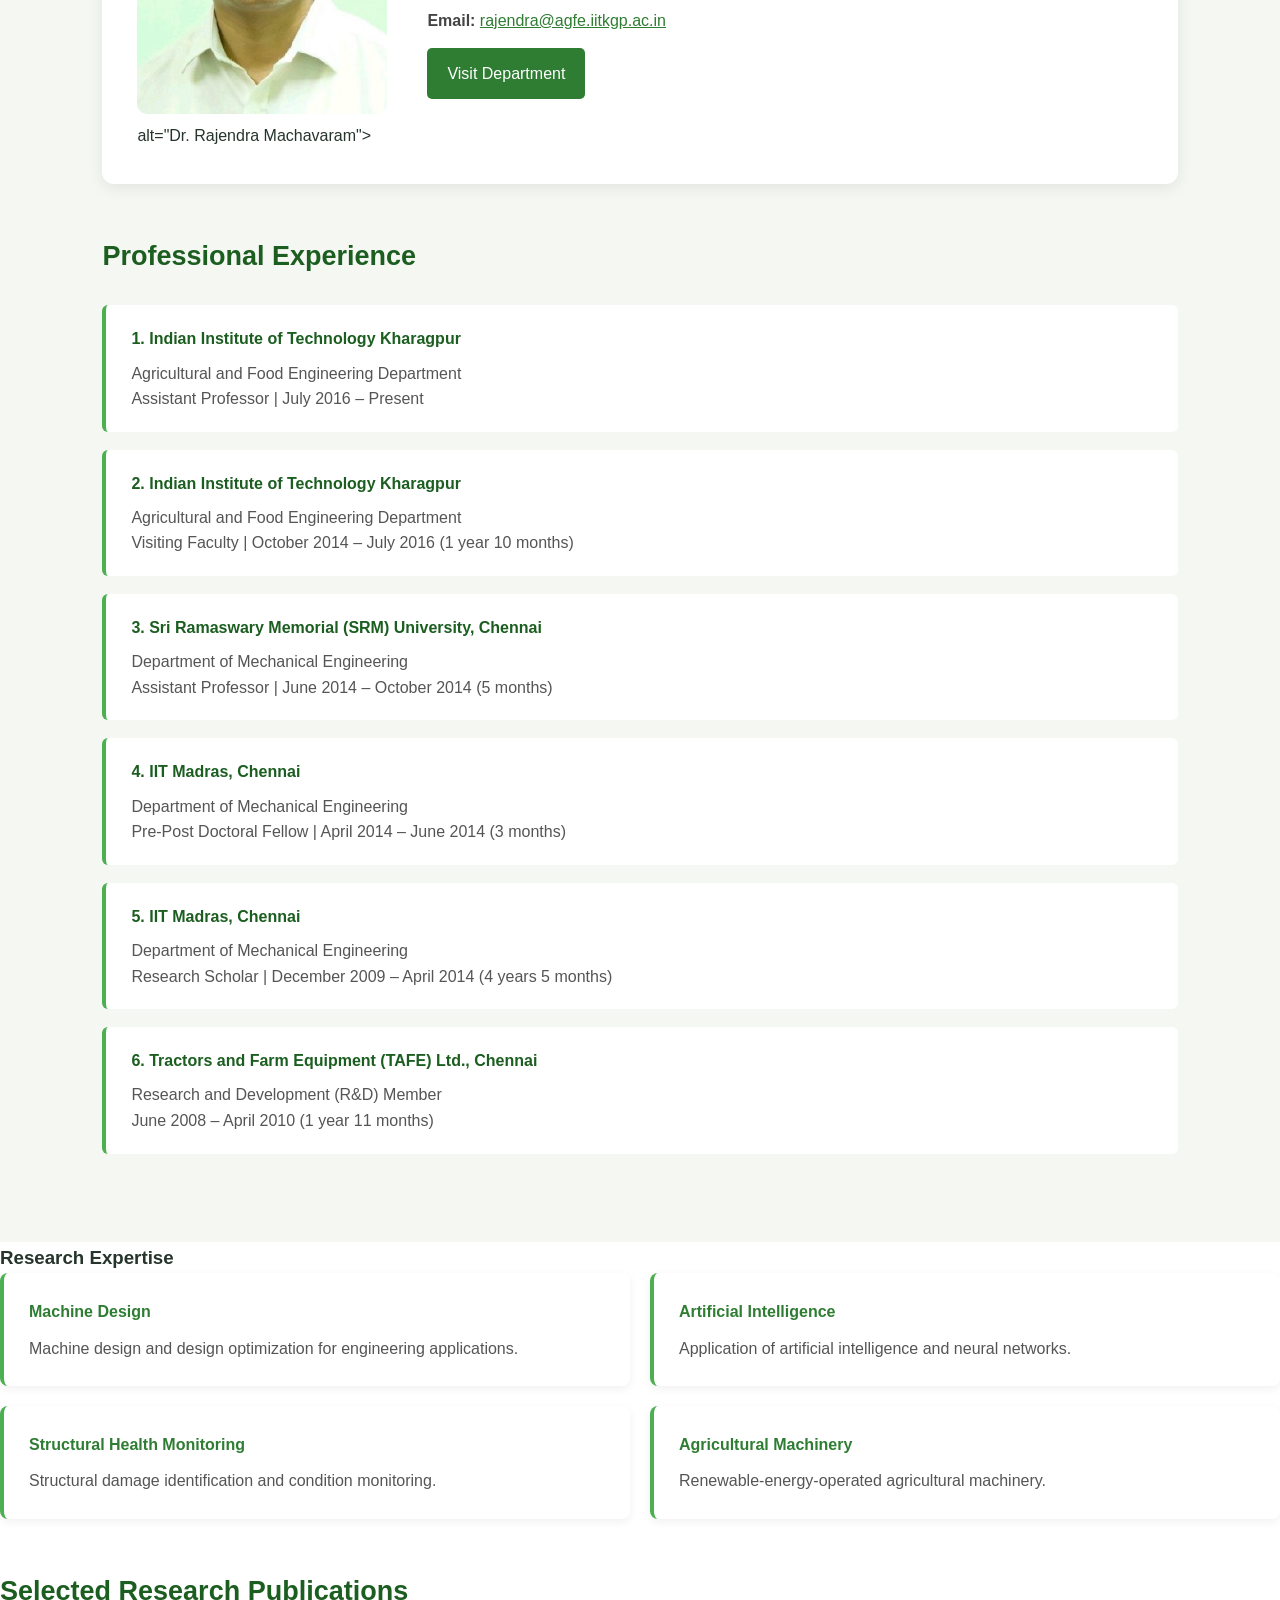
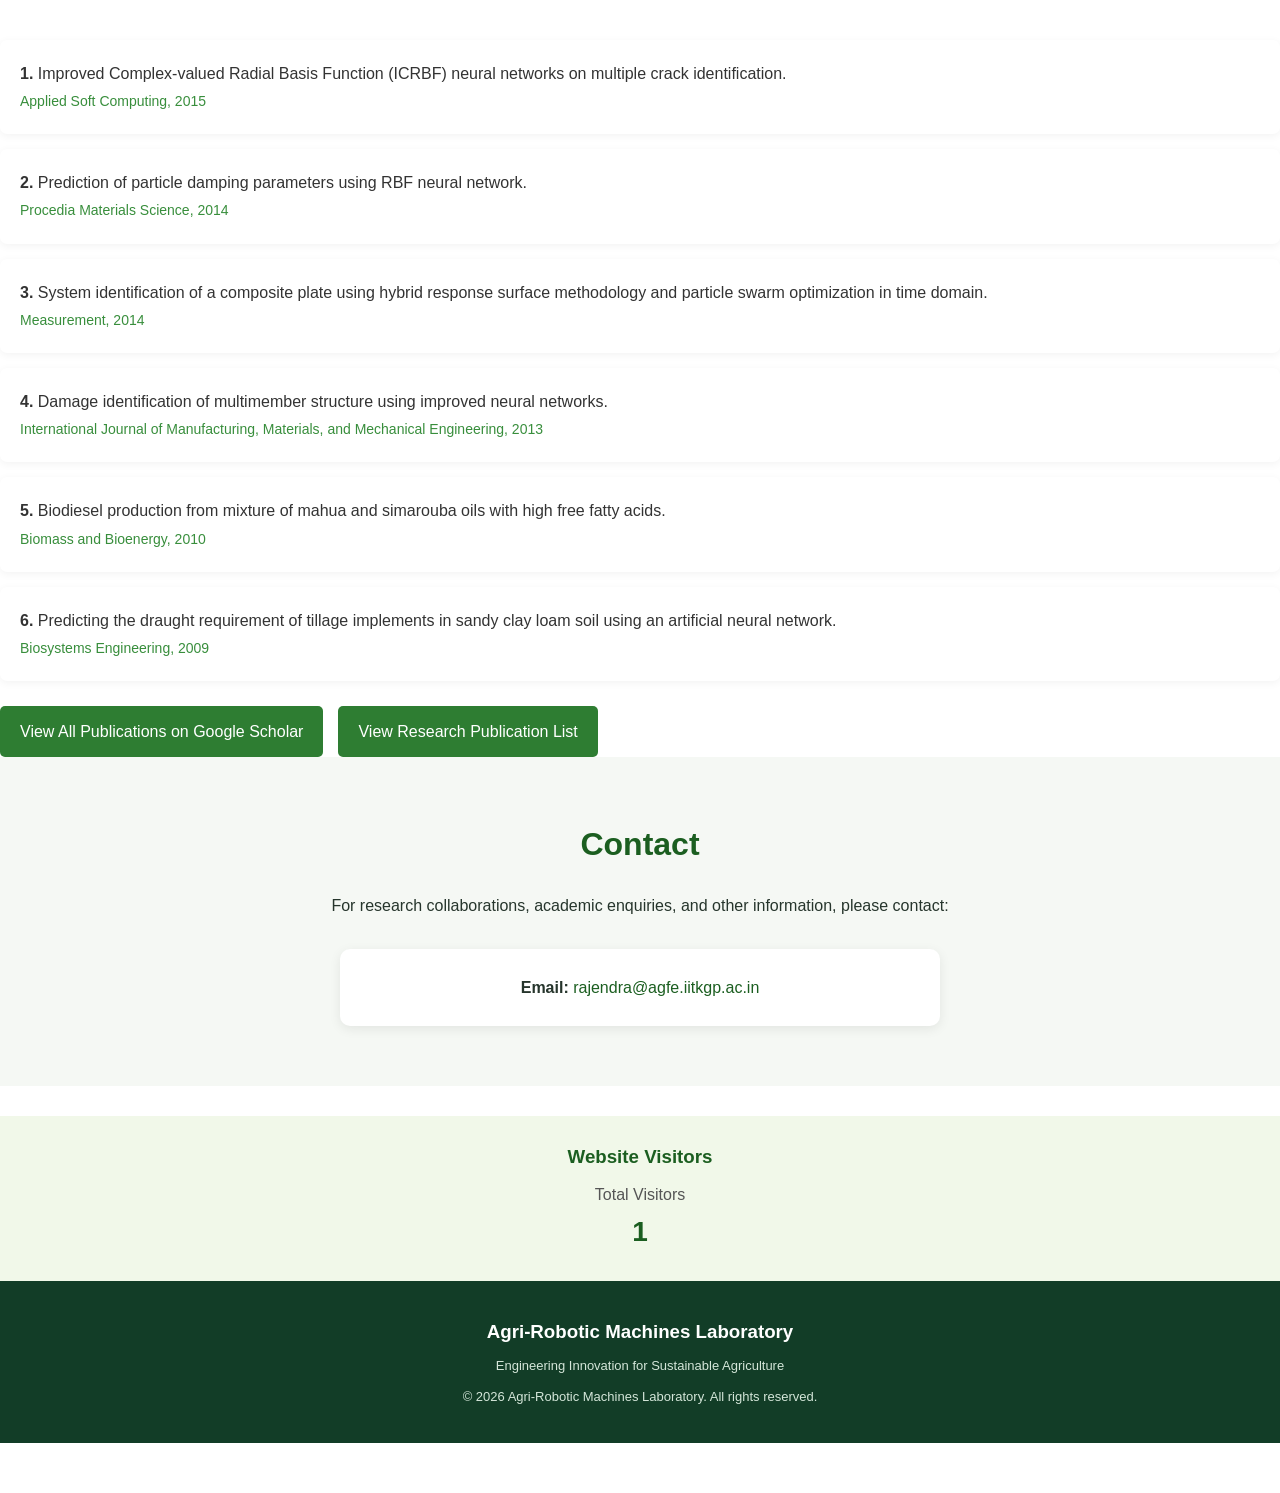
==== commit 07f3e460: "Add files via upload" ====
--- a/index.html
+++ b/index.html
@@ -13,7 +13,8 @@
         <nav class="navbar">
     
 <div class="logo">
-    <img src="images/agrm-logo.jpeg" alt="Laboratory Logo">
+    <img src="images/agrm-logo.jpeg" 
+         alt="Laboratory Logo">
 
     <div class="logo-text">
         <span>Agri-Robotic Machines Laboratory</span>
@@ -178,21 +179,295 @@
         </div>
     </section>
 
-    <!-- Projects Section -->
-    <section class="section light" id="projects">
-        <div class="section-heading">
-            <p>OUR WORK</p>
-            <h2>Research Projects</h2>
-        </div>
-
-        <div class="project-box">
-            <h3>Innovation in Agricultural Automation</h3>
-            <p>
-                Explore our ongoing research, experimental prototypes,
-                robotic systems, and engineering developments.
-            </p>
-        </div>
-    </section>
+
+<!-- Projects Section -->
+<section class="section light" id="projects">
+
+    <div class="section-heading">
+        <p>OUR RESEARCH</p>
+        <h2>Research Projects</h2>
+        <span>Explore our completed and ongoing research initiatives.</span>
+    </div>
+
+    <div class="project-tabs">
+        <button class="project-tab active"
+                onclick="showProjects('completed', this)">
+            Completed Projects
+        </button>
+
+        <button class="project-tab"
+                onclick="showProjects('current', this)">
+            Current Projects
+        </button>
+
+        
+<button class="project-tab"
+        onclick="showProjects('students', this)">
+    Ph.D. & MS Students
+</button>
+
+
+<button class="project-tab"
+        onclick="showProjects('graduated', this)">
+    Graduated Students
+</button>
+
+</div>
+
+    <!-- Completed Projects -->
+    <div id="completed" class="project-content active">
+
+        <h3>Principal Investigator</h3>
+
+        <div class="project-grid">
+            <div class="project-card">Design and Development of a Coconut Testa (Brown Meal) Peeling Machine (Coconut Paring Machine)</div>
+
+            <div class="project-card">Effect of Mechanisation Level on Productivity, Energy and Economics of Small Size Farm (One Hectare)</div>
+
+            <div class="project-card">Optimal In-field Laser Land Leveling Operation for Equal Cut-Fill Ratio and Minimum Travel Path using Particle Swarm Optimization</div>
+
+            <div class="project-card">Vision Guided AI Enabled Robotic Apple Harvester</div>
+
+            <div class="project-card">CFD-Driven Design Optimization of Centrifugal Aerators for Enhanced Water Aeration Efficiency</div>
+
+            <div class="project-card">Training and Capacity Building on Use of Advanced Technologies in Precision Agriculture and Agricultural Mechanization</div>
+
+            <div class="project-card">AI-enabled UAV for Disease Identification and Control in Cotton</div>
+
+            <div class="project-card">Centre of Excellence for Digital Farming Solutions for Enhancing Productivity by Robots, Drones and AGVs</div>
+        </div>
+
+        <h3>Co-Principal Investigator</h3>
+
+        <div class="project-grid">
+            <div class="project-card">Development of a Vegetable Transplanter with Robotic Arm for Metering of Pot Seedlings</div>
+
+            <div class="project-card">Development of Solar Energy Operated Agricultural Machinery for Paddy Crop</div>
+
+            <div class="project-card">Drudgery Reducing Machines for FPO in Purulia - Jhalda Agro Producer Company Ltd.</div>
+
+            <div class="project-card">Drudgery Reducing Machines for SHGS in Jharkhand State of India</div>
+
+            <div class="project-card">Establishment of TIH on AI and ML for ICPS</div>
+
+            <div class="project-card">Evaluation of District Skill Development Planning (DSDP) Awards under SANKALP Programme of MSDE</div>
+
+            <div class="project-card">PRECISION FARMING DEVELOPMENT CENTRE</div>
+
+            <div class="project-card">Resolving Gaps in Scaling up of Millet Value Chain for Technical Backstopping Micro Units under PMFME</div>
+
+            <div class="project-card">Rural Spatial Planning in Gram Panchayats</div>
+
+            <div class="project-card">Rural Technology Product Development to TSCST</div>
+
+            <div class="project-card">Smart and Sustainable Water Infrastructure - Management of Water Distribution Network using GIS and Hydraulic Modelling and the Journey to Smart Systems</div>
+
+            <div class="project-card">Synthesis of Steviosides from Stevia and its Application in Development of Low Calorie Grapefruit Jam</div>
+
+            <div class="project-card">Testing of Farm Tyres (Birla)</div>
+        </div>
+
+    </div>
+
+    <!-- Current Projects -->
+   
+<!-- Current Projects -->
+<div id="current" class="project-content">
+
+    <h3>Principal Investigator</h3>
+
+    <div class="project-grid">
+
+        <div class="project-card">
+            <h4>Design and Development of a Laser Guided Precision Paddy Planting Device</h4>
+            <p><strong>Organization:</strong> LAND OPTIMIZER INTERNATIONAL PRIVATE LIMITED</p>
+        </div>
+
+        <div class="project-card">
+            <h4>Design and Development of Smart Machines for Agricultural and Other Applications</h4>
+            <p><strong>Organization:</strong> TRICKSHOT SOLUTIONS PRIVATE LIMITED</p>
+        </div>
+
+    </div>
+
+    <h3>Co-Principal Investigator</h3>
+
+    <div class="project-grid">
+
+        <div class="project-card">
+            <h4>Disease Detection and Effective Control using Versatile UAVs and UGVs in Apple Orchard</h4>
+            <p><strong>Organization:</strong> ICAR</p>
+        </div>
+
+        <div class="project-card">
+            <h4>PFDC Project</h4>
+            <p><strong>Organization:</strong> The Director of Horticulture Department of Food Processing Industries and Horticulture</p>
+        </div>
+
+        <div class="project-card">
+            <h4>Rejuvenation of Millet Production and Processing Through Mechanization</h4>
+            <p><strong>Organization:</strong> Department of Science and Technology (DST)</p>
+        </div>
+
+    </div>
+
+</div>
+
+<!-- Ph.D. and MS Students -->
+<div id="students" class="project-content">
+
+    <h3>Ph.D. Students</h3>
+
+    <div class="project-grid">
+
+        <div class="project-card">
+            <h4>Ambuj</h4>
+            <p><strong>Area of Research:</strong> Path Planning Optimization for Agricultural Applications</p>
+        </div>
+
+        <div class="project-card">
+            <h4>Arundhati Boruah</h4>
+            <p><strong>Area of Research:</strong> Data Driven Precision Agriculture</p>
+        </div>
+
+        <div class="project-card">
+            <h4>Ayan Paul</h4>
+            <p><strong>Area of Research:</strong> Robotic Harvester under Controlled Environment</p>
+        </div>
+
+        <div class="project-card">
+            <h4>Basani Nagaraj</h4>
+            <p><strong>Area of Research:</strong> AI enabled Drone Assisted Crop Sprayer</p>
+        </div>
+
+        <div class="project-card">
+            <h4>Lilesh</h4>
+            <p><strong>Area of Research:</strong> Not specified</p>
+        </div>
+
+        <div class="project-card">
+            <h4>Mihil Rasikbhai Paghadar</h4>
+            <p><strong>Area of Research:</strong> Automation and Mechanization in Precision Agriculture</p>
+        </div>
+
+        <div class="project-card">
+            <h4>Pooja Verma</h4>
+            <p><strong>Area of Research:</strong> Computer Vision and Machine Learning Applications for Crop Maturity Determination</p>
+        </div>
+
+        <div class="project-card">
+            <h4>Ravi Shankar Singh</h4>
+            <p><strong>Area of Research:</strong> Design and Development of Agricultural Machines</p>
+        </div>
+
+        <div class="project-card">
+            <h4>Sudhir Karale</h4>
+            <p><strong>Area of Research:</strong> Food Process Engineering</p>
+        </div>
+
+        <div class="project-card">
+            <h4>V Balaji</h4>
+            <p><strong>Area of Research:</strong> Agri-Robotics in Precision Agriculture</p>
+        </div>
+
+        <div class="project-card">
+            <h4>Vasudev Kumawat</h4>
+            <p><strong>Area of Research:</strong> Agri-UAVs in Precision Agriculture</p>
+        </div>
+
+    </div>
+
+    <h3>MS Students</h3>
+
+    <div class="project-grid">
+
+        <div class="project-card">
+            <h4>Nuha Mohammed Adelkhier Elshiakh</h4>
+            <p><strong>Area of Research:</strong> Agricultural Machinery</p>
+        </div>
+
+    </div>
+
+</div>
+
+<!-- Graduated Students -->
+<div id="graduated" class="project-content">
+
+    <h3>Ph.D. Students</h3>
+
+    <div class="project-grid">
+
+        <div class="project-card">
+            <h4>Abhishek Ranjan (2025)</h4>
+            <p><strong>Area of Research:</strong> Solar Energy Operated Equipment for Horticultural Crops</p>
+            <p><strong>Thesis Title:</strong> Remotely Operated Fully Automatic Smart Mango Harvester</p>
+        </div>
+
+        <div class="project-card">
+            <h4>Bhavya B (2024)</h4>
+            <p><strong>Area of Research:</strong> Food Process Engineering</p>
+            <p><strong>Thesis Title:</strong> Automation of Crack Detection and Grading of Chicken Eggs Using Computer Vision and Robotics</p>
+        </div>
+
+        <div class="project-card">
+            <h4>Chaitanya Madhaw Pareek (2024)</h4>
+            <p><strong>Area of Research:</strong> Precision Agriculture and Farm Mechanization</p>
+            <p><strong>Thesis Title:</strong> Development of An Electronically Controlled Precision Planter (E-Planter) for Cotton Crop</p>
+        </div>
+
+        <div class="project-card">
+            <h4>Chanchal Gupta (2024)</h4>
+            <p><strong>Area of Research:</strong> Precision Agriculture</p>
+            <p><strong>Thesis Title:</strong> Design and Development of a Self-Propelled Chili Pepper Harvester</p>
+        </div>
+
+        <div class="project-card">
+            <h4>Harsh Nagar (2025)</h4>
+            <p><strong>Area of Research:</strong> Artificial Intelligence Applications in Agricultural Mechanisation</p>
+            <p><strong>Thesis Title:</strong> An AI-IoT Based Real-Time Tractor Engine and Field Performance Monitoring cum Advisory System for Optimum Tillage</p>
+        </div>
+
+        <div class="project-card">
+            <h4>Jayraj P (2021)</h4>
+            <p><strong>Area of Research:</strong> Aquaculture Equipment Development</p>
+            <p><strong>Thesis Title:</strong> Development of a Small-scale Fish Filleting Machine for Rohu (Labeo rohita) Fish</p>
+        </div>
+
+        <div class="project-card">
+            <h4>Neeraj Kumar (2019)</h4>
+            <p><strong>Area of Research:</strong> Energy from biofuels</p>
+            <p><strong>Thesis Title:</strong> Cerium Oxide Nanoparticles Added Water Emulsified Mahua Biodiesel Blend and its Performance in Diesel Engine</p>
+        </div>
+
+        <div class="project-card">
+            <h4>Subha Manash Roy (2023)</h4>
+            <p><strong>Area of Research:</strong> Aeration System</p>
+            <p><strong>Thesis Title:</strong> Development of an Efficient Perforated Pooled Circular Stepped Cascade (PPCSC) Aeration System for Sustainable Aquaculture</p>
+        </div>
+
+        <div class="project-card">
+            <h4>Vinod Choudhary (2024)</h4>
+            <p><strong>Area of Research:</strong> Design and Development of Agricultural Machines</p>
+            <p><strong>Thesis Title:</strong> Design and Development of a Fully Automatic Paddy Seedling Mat Preparing Machine</p>
+        </div>
+
+    </div>
+
+    <h3>MS Students</h3>
+
+    <div class="project-grid">
+
+        <div class="project-card">
+            <h4>William Wachira Mwangi (2025)</h4>
+            <p><strong>Area of Research:</strong> Computer aided design of Agricultural Machines</p>
+            <p><strong>Thesis Title:</strong> Design and Development of a Robotic Arm Gripper for Transplanting Tomato Seedlings</p>
+        </div>
+
+    </div>
+
+</div>
+
+</section>
 <!-- FACULTY PROFILE SECTION -->
 <section id="professor" class="professor-section">
 
@@ -205,6 +480,7 @@
             <!-- Professor Photograph -->
             <div class="professor-photo">
                 <img src="images/professor.jpg"
+                     alt="Professor">
                      alt="Dr. Rajendra Machavaram">
             </div>
 
--- a/style.css
+++ b/style.css
@@ -766,4 +766,71 @@
     font-size: 28px;
     font-weight: bold;
     color: #1b5e20;
-}+}
+
+/* Research Projects Tabs */
+
+.project-tabs {
+    display: flex;
+    justify-content: center;
+    gap: 15px;
+    margin: 35px 0;
+    flex-wrap: wrap;
+}
+
+.project-tab {
+    padding: 14px 30px;
+    border: 2px solid #1b5e20;
+    background: white;
+    color: #1b5e20;
+    font-size: 16px;
+    font-weight: 600;
+    border-radius: 6px;
+    cursor: pointer;
+    transition: 0.3s;
+}
+
+.project-tab:hover,
+.project-tab.active {
+    background: #1b5e20;
+    color: white;
+}
+
+.project-content {
+    display: none;
+    margin-top: 30px;
+}
+
+.project-content.active {
+    display: block;
+}
+
+.project-content h3 {
+    color: #1b5e20;
+    font-size: 23px;
+    margin: 35px 0 20px;
+    border-left: 5px solid #4caf50;
+    padding-left: 15px;
+}
+
+.project-grid {
+    display: grid;
+    grid-template-columns: repeat(auto-fit, minmax(260px, 1fr));
+    gap: 20px;
+}
+
+.project-card {
+    background: white;
+    padding: 24px;
+    border: 1px solid #e0e8e0;
+    border-radius: 8px;
+    box-shadow: 0 3px 12px rgba(0,0,0,0.05);
+    color: #333;
+    line-height: 1.7;
+    transition: transform 0.3s, box-shadow 0.3s;
+}
+
+.project-card:hover {
+    transform: translateY(-5px);
+    box-shadow: 0 7px 18px rgba(0,0,0,0.10);
+}
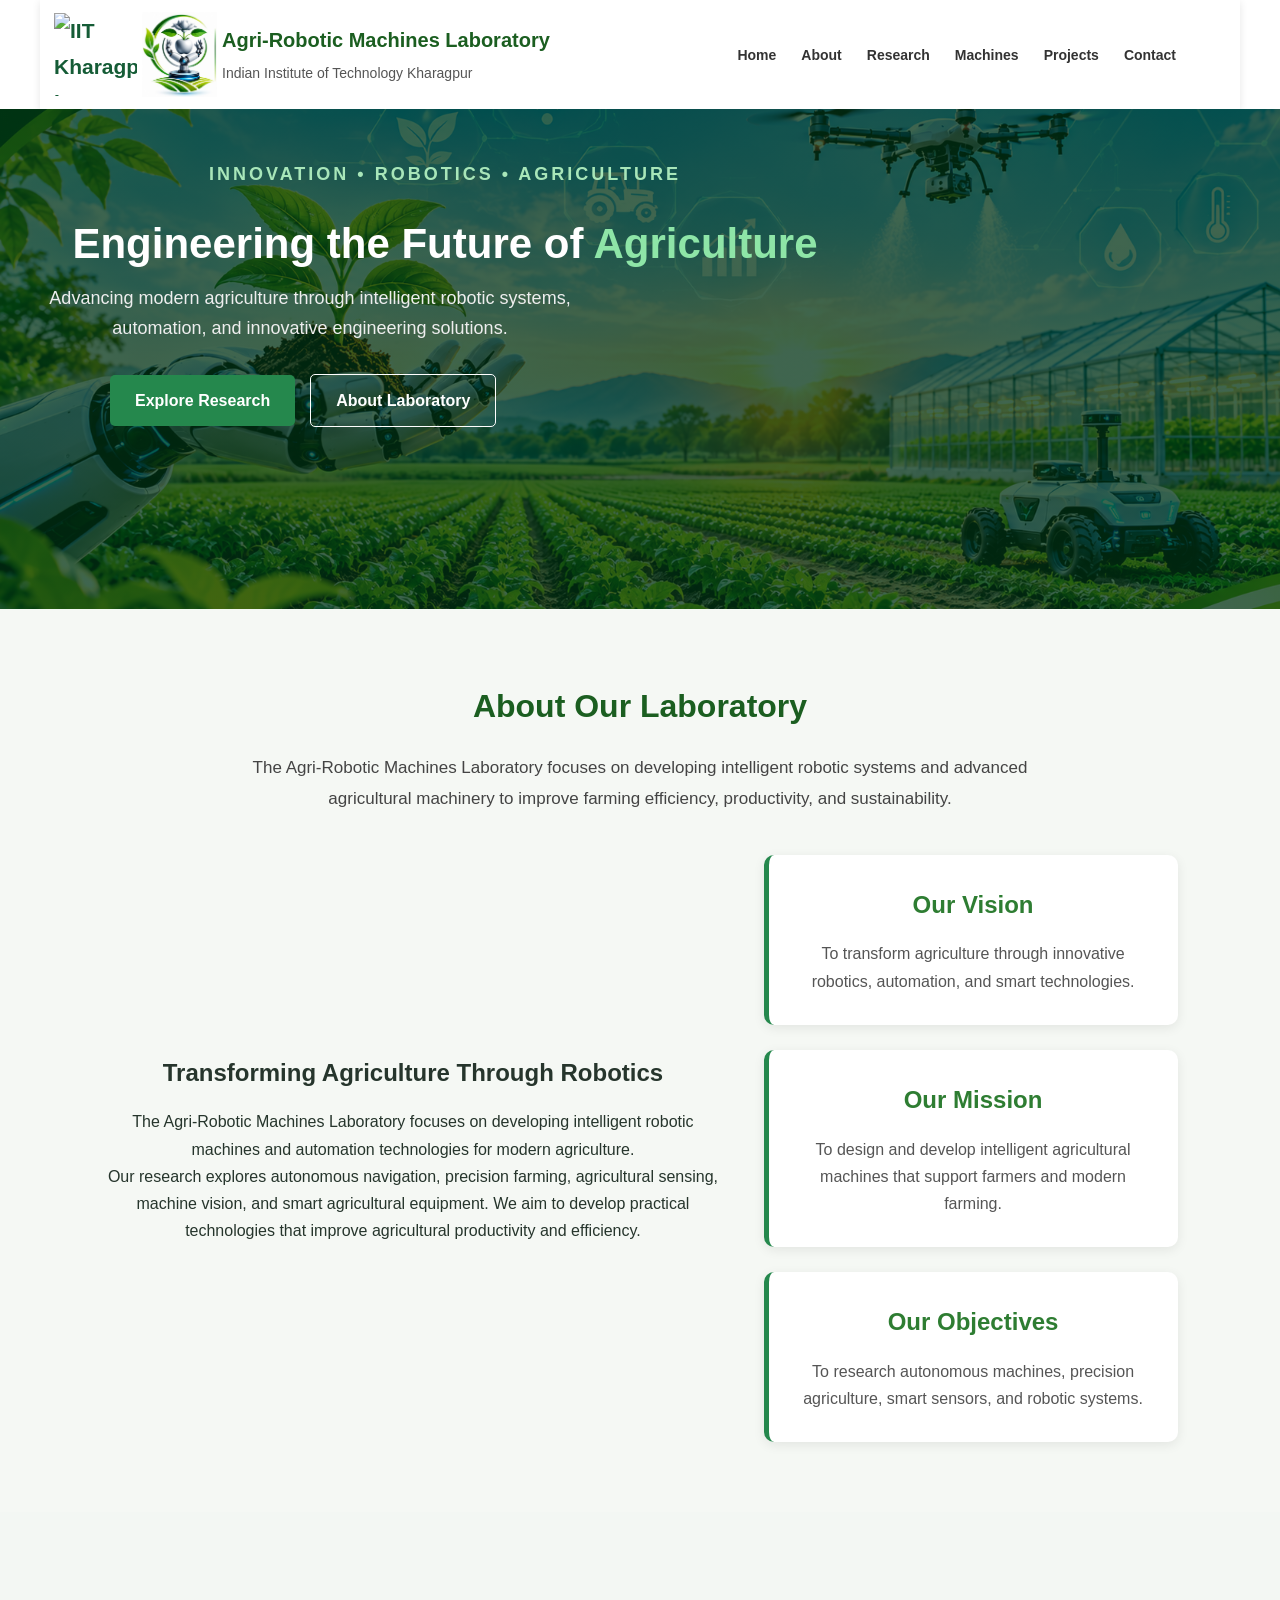
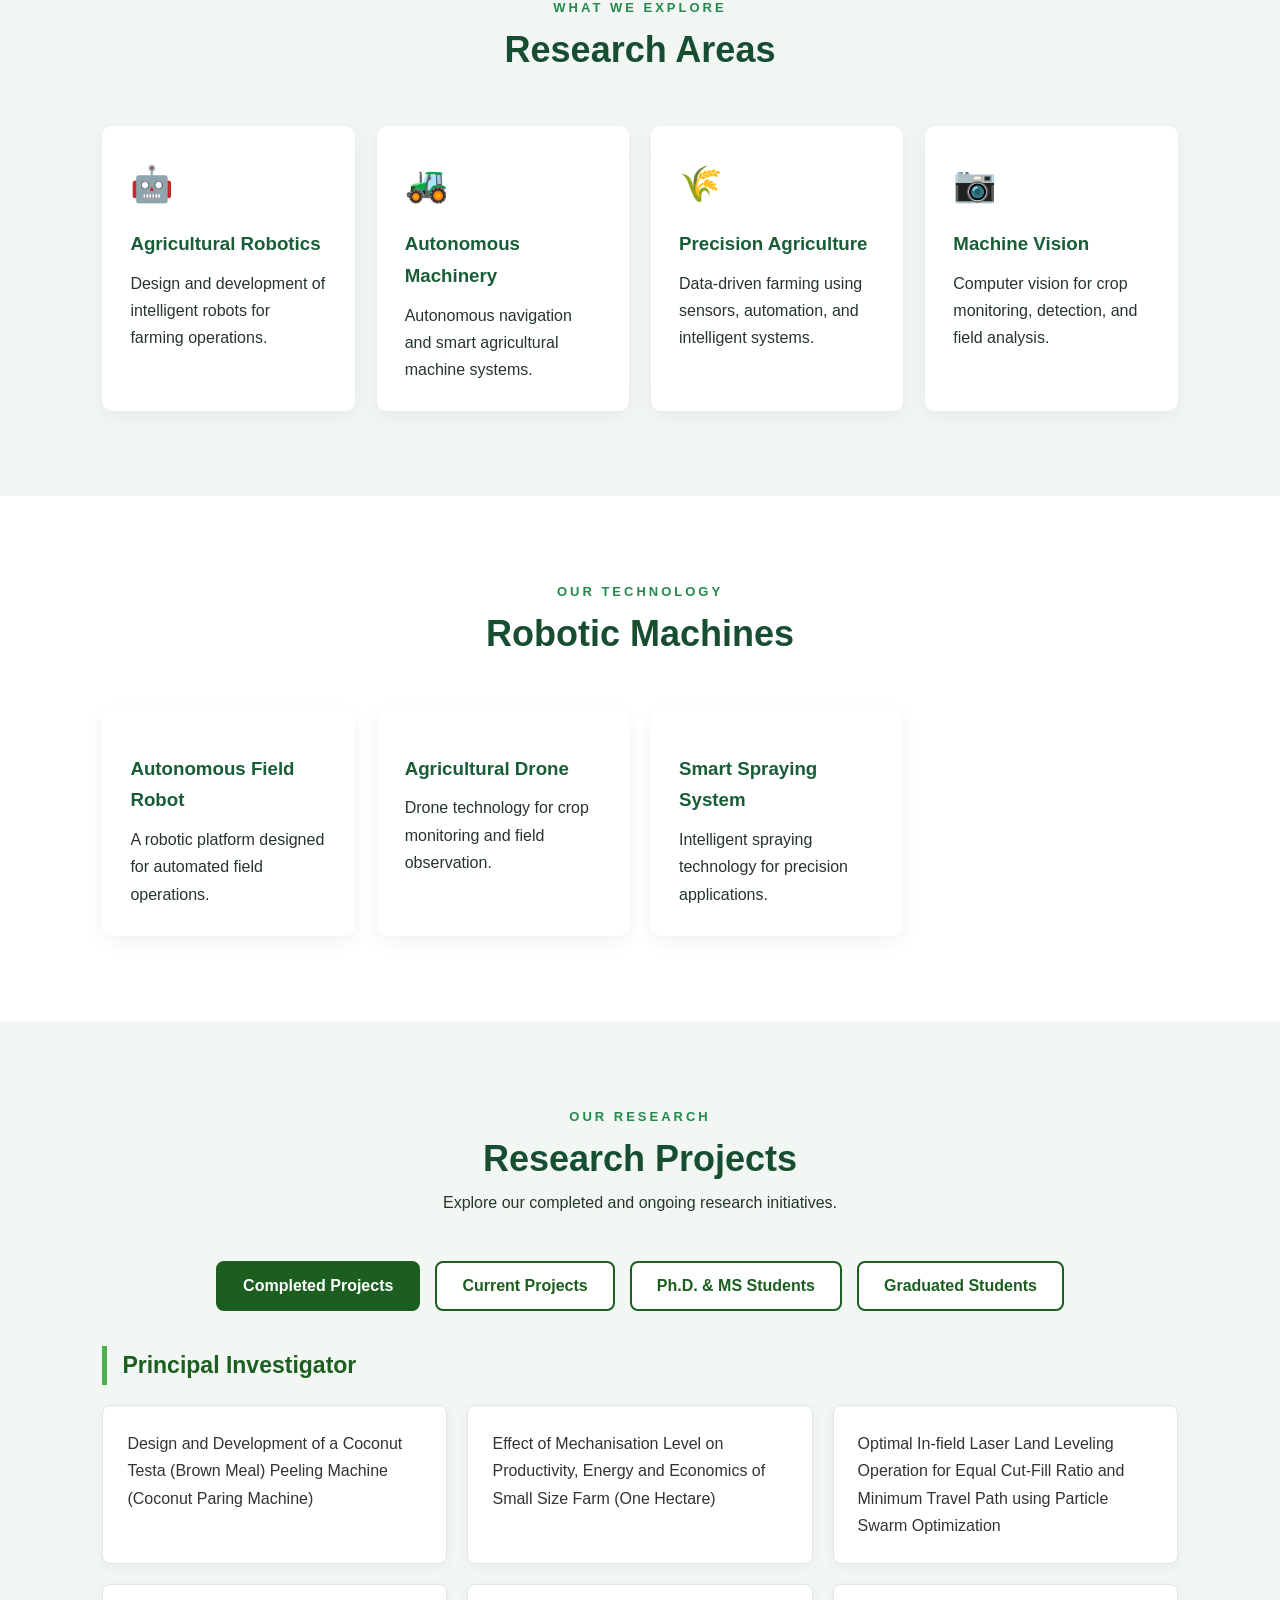
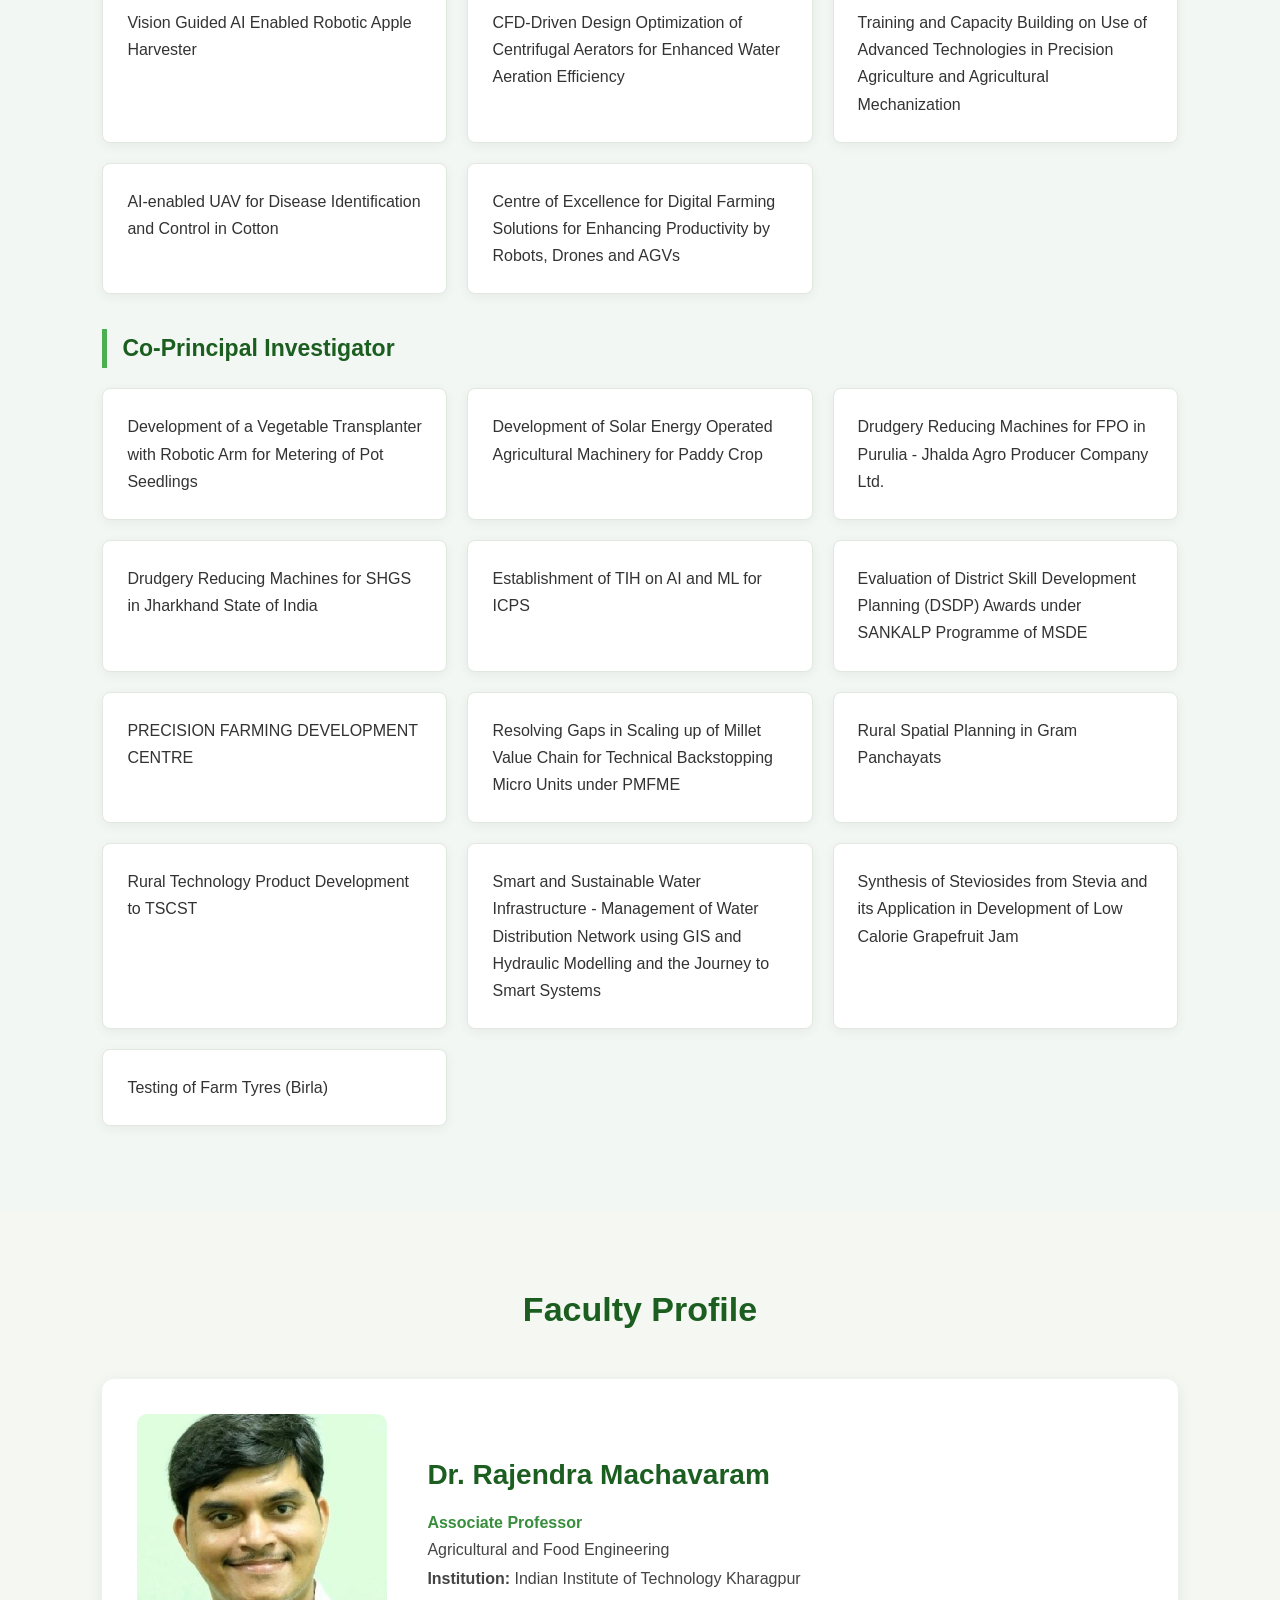
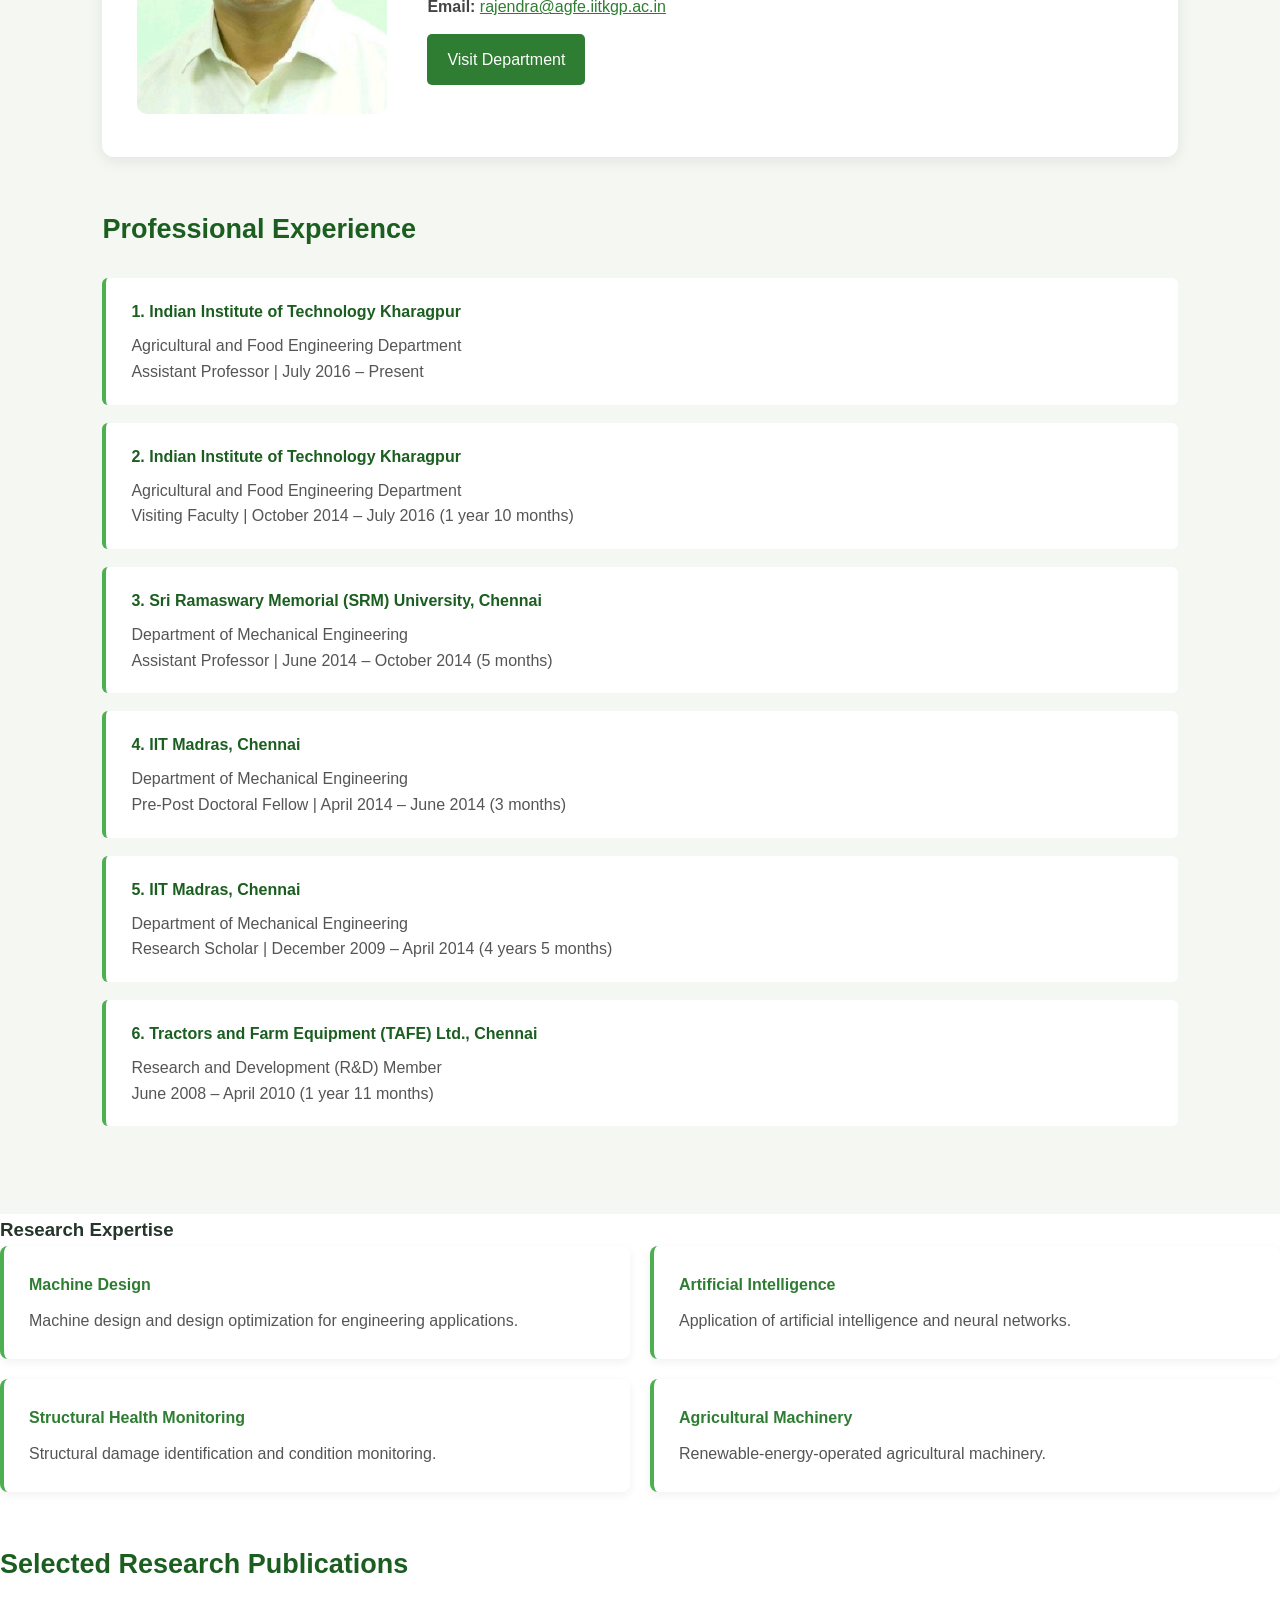
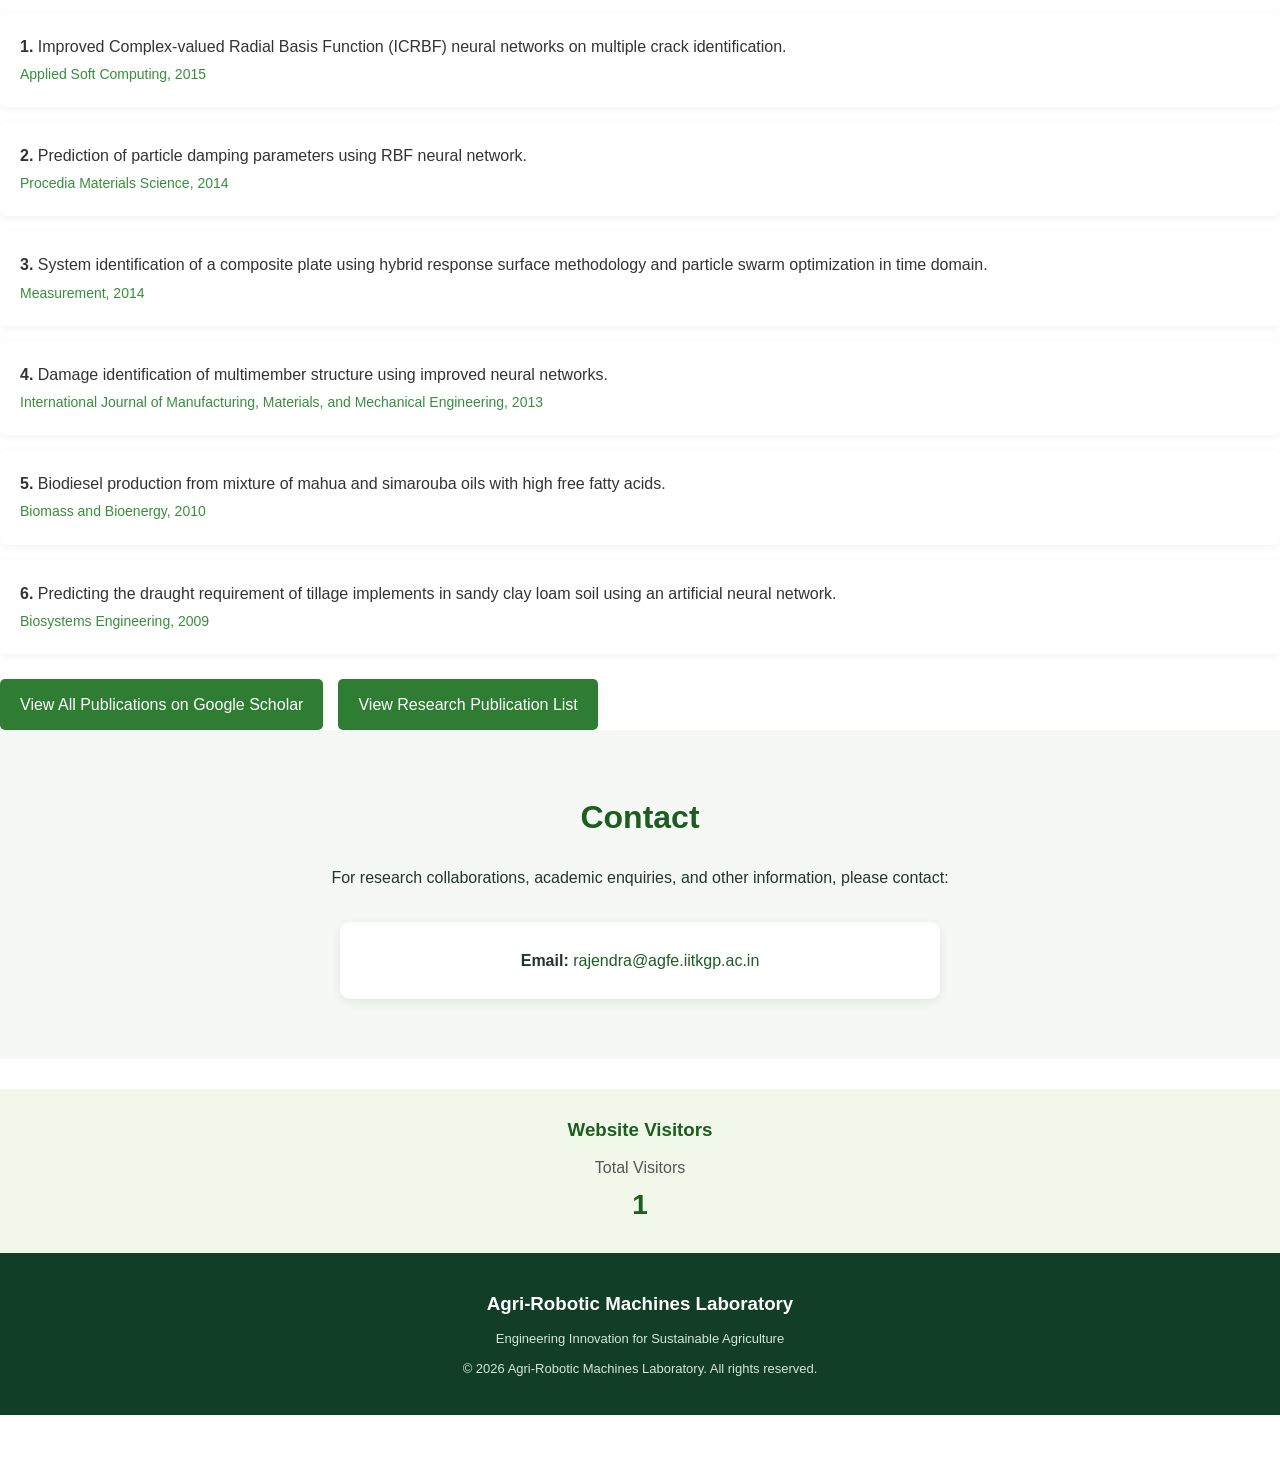
==== commit fa8bca5c: "Add files via upload" ====
--- a/index.html
+++ b/index.html
@@ -13,6 +13,10 @@
         <nav class="navbar">
     
 <div class="logo">
+    <img src="images/iitkgp-logo.png"
+         alt="IIT Kharagpur Logo"
+         class="iit-logo">
+
     <img src="images/agrm-logo.jpeg" 
          alt="Laboratory Logo">
 
@@ -481,7 +485,7 @@
             <div class="professor-photo">
                 <img src="images/professor.jpg"
                      alt="Professor">
-                     alt="Dr. Rajendra Machavaram">
+    
             </div>
 
             <!-- Professor Information -->
--- a/style.css
+++ b/style.css
@@ -834,3 +834,130 @@
     transform: translateY(-5px);
     box-shadow: 0 7px 18px rgba(0,0,0,0.10);
 }
+
+/* Project Navigation Buttons */
+
+.project-tabs {
+    display: flex;
+    justify-content: center;
+    align-items: center;
+    flex-wrap: wrap;
+    gap: 15px;
+    margin: 35px auto;
+    width: 100%;
+}
+
+.project-tabs .project-tab {
+    display: inline-block;
+    padding: 14px 25px;
+    background-color: #ffffff;
+    color: #1b5e20;
+    border: 2px solid #1b5e20;
+    border-radius: 8px;
+    font-size: 16px;
+    font-weight: 600;
+    cursor: pointer;
+    transition: all 0.3s ease;
+}
+
+.project-tabs .project-tab:hover,
+.project-tabs .project-tab.active {
+    background-color: #1b5e20;
+    color: #ffffff;
+}
+
+.project-content {
+    display: none;
+}
+
+.project-content.active {
+    display: block;
+}
+
+@media (max-width: 600px) {
+    .project-tabs {
+        flex-direction: column;
+    }
+
+    .project-tabs .project-tab {
+        width: 100%;
+    }
+}
+
+/* kgp logo */
+.logo {
+    display: flex;
+    align-items: center;
+    gap: 0px;
+}
+
+.logo .iit-logo,
+.logo .lab-logo {
+    width: 85px;
+    height: 85px;
+    object-fit: contain;
+    flex-shrink: 0;
+}
+
+.logo-text {
+    display: flex;
+    flex-direction: column;
+    justify-content: center;
+}
+
+
+/* Move Header Logo Group Slightly Left */
+
+.logo {
+    display: flex;
+    align-items: center;
+    justify-content: flex-start;
+    gap: 0px;
+    margin-left: -50px;
+    flex-shrink: 0;
+}
+
+.logo .iit-logo,
+.logo .lab-logo {
+    width: 83px;
+    height: 83px;
+    object-fit: contain;
+}
+
+.logo-text {
+    display: flex;
+    flex-direction: column;
+    justify-content: center;
+    white-space: nowrap;
+}
+/* AGRM Laboratory Logo Watermark */
+
+body {
+    position: relative;
+}
+
+body::before {
+    content: "";
+    position: fixed;
+    top: 50%;
+    left: 50%;
+    width: 420px;
+    height: 420px;
+    background-image: url("images/agrm-watermark.jpeg");
+    background-repeat: no-repeat;
+    background-position: center;
+    background-size: contain;
+    opacity: 0.10;
+    transform: translate(-50%, -50%);
+    pointer-events: none;
+    z-index: 0;
+}
+
+/* Keep website content above the watermark */
+header,
+nav,
+section,
+footer {
+    position: relative;
+    z-index: 1;
+}
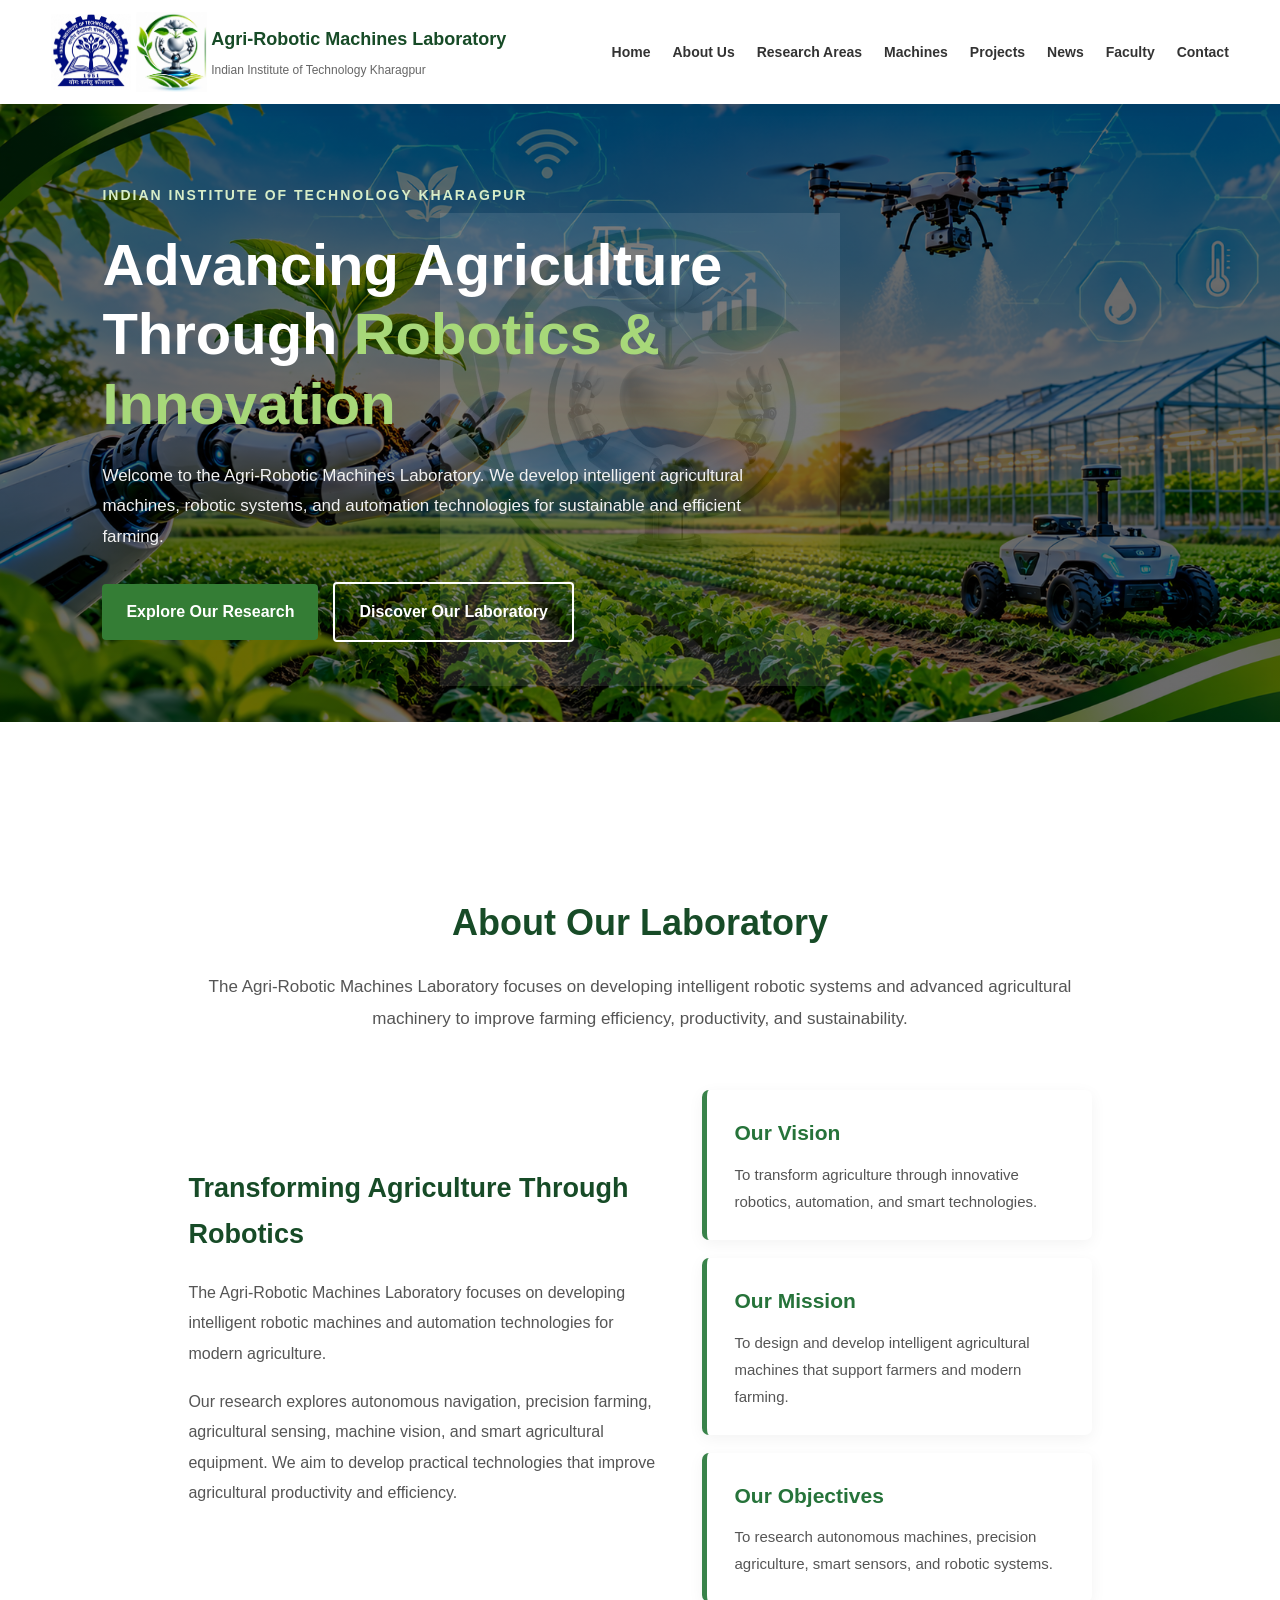
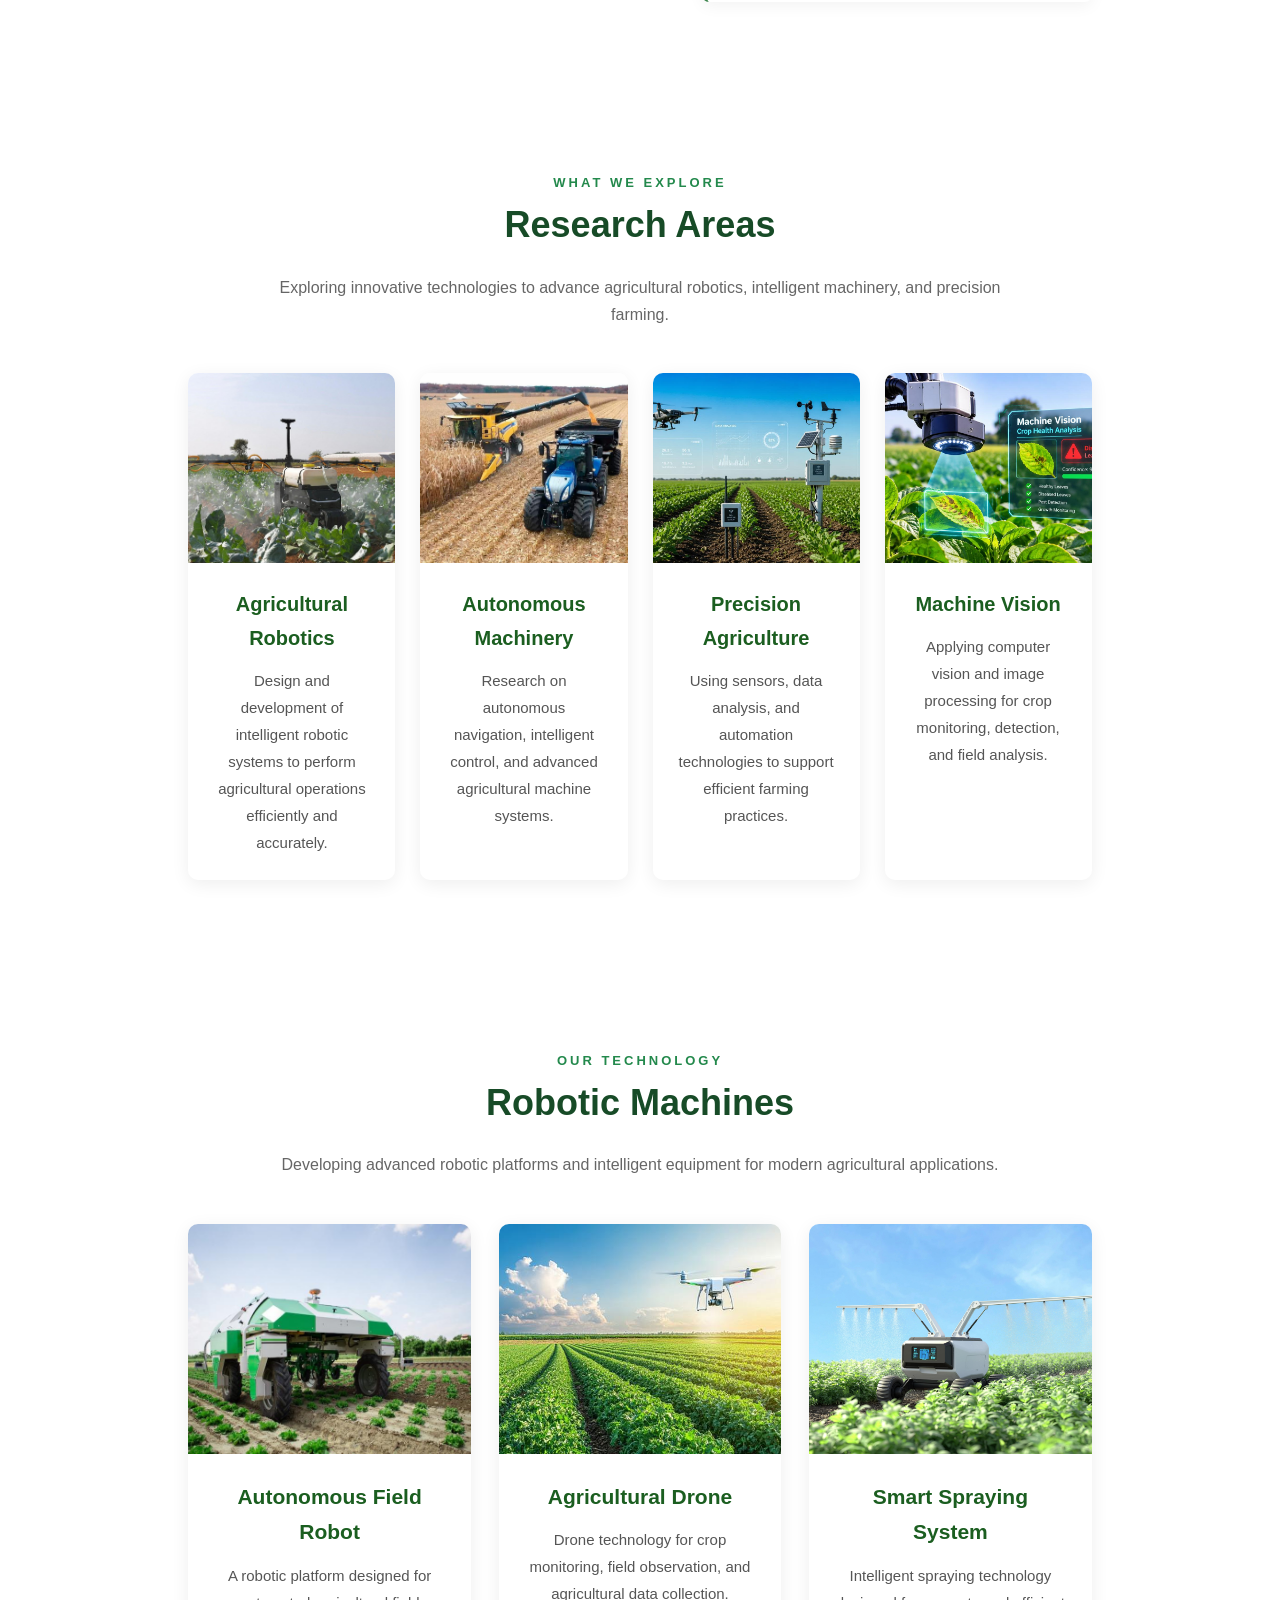
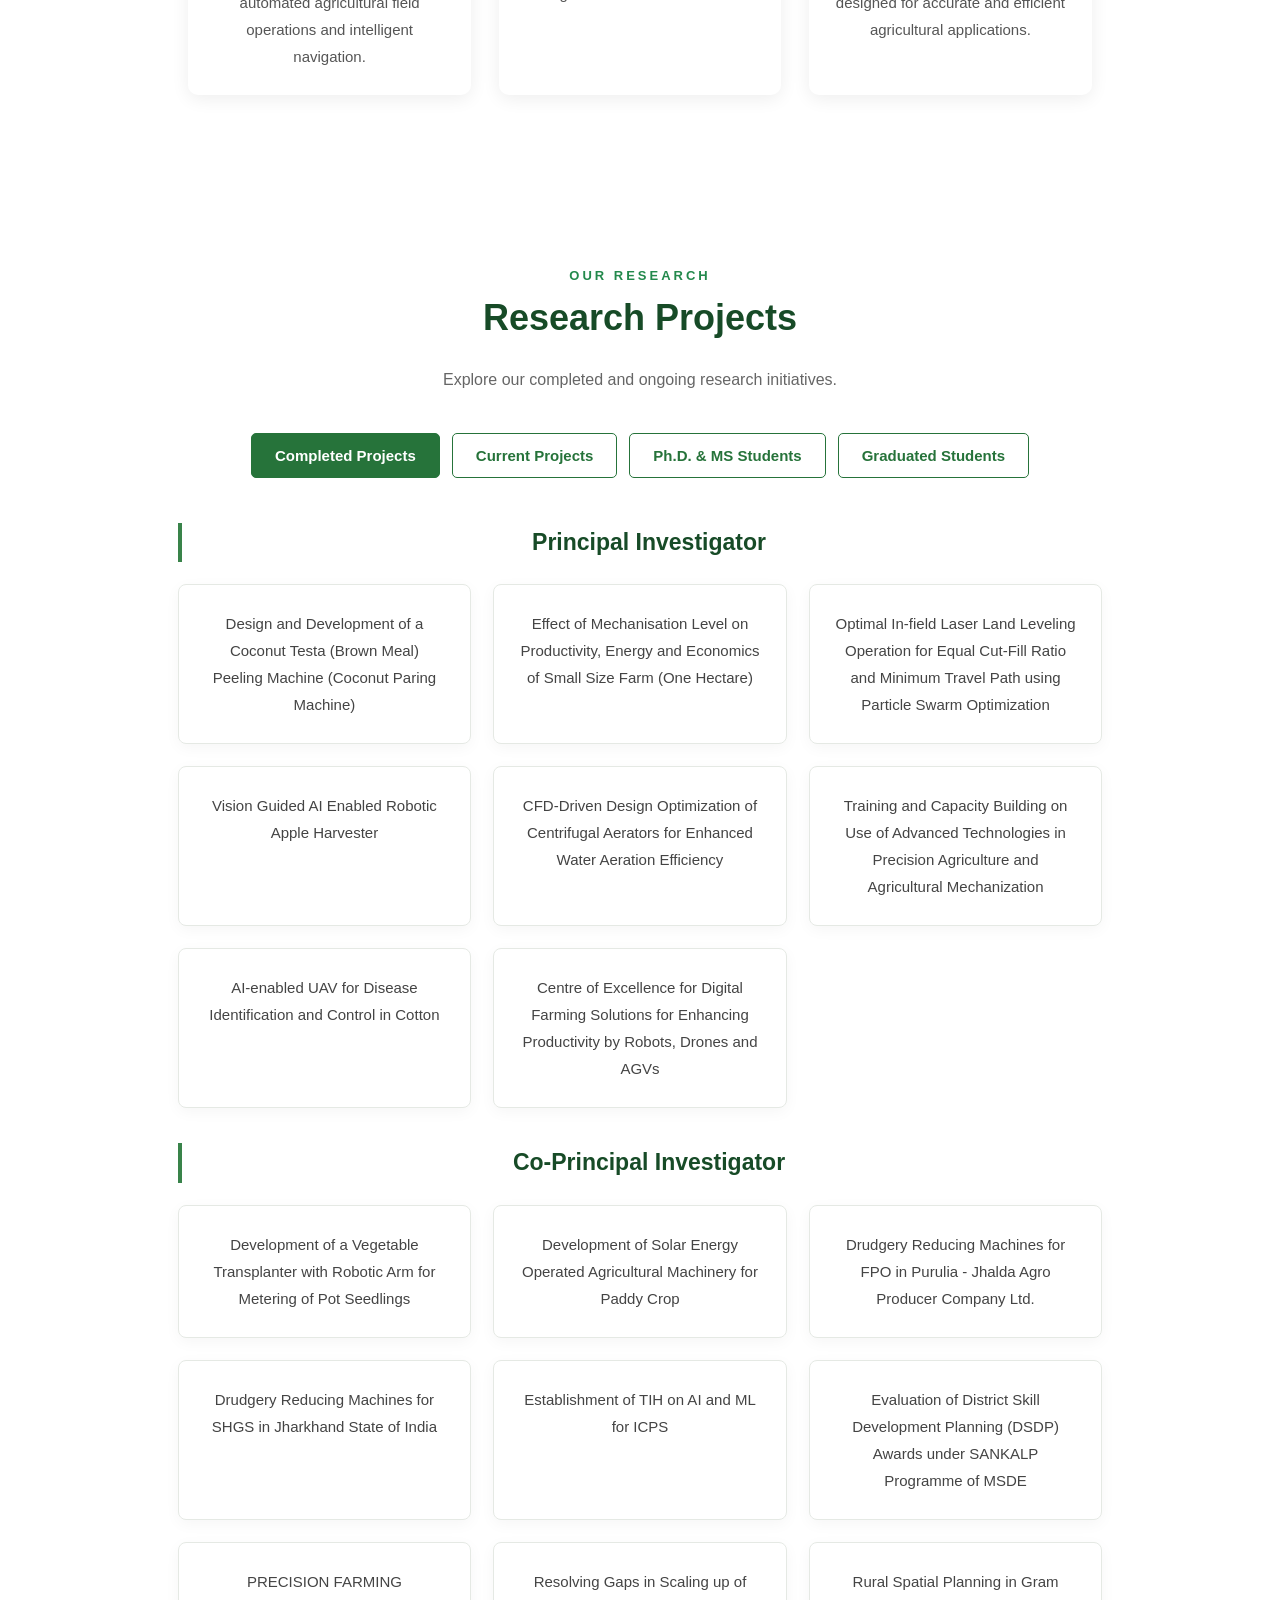
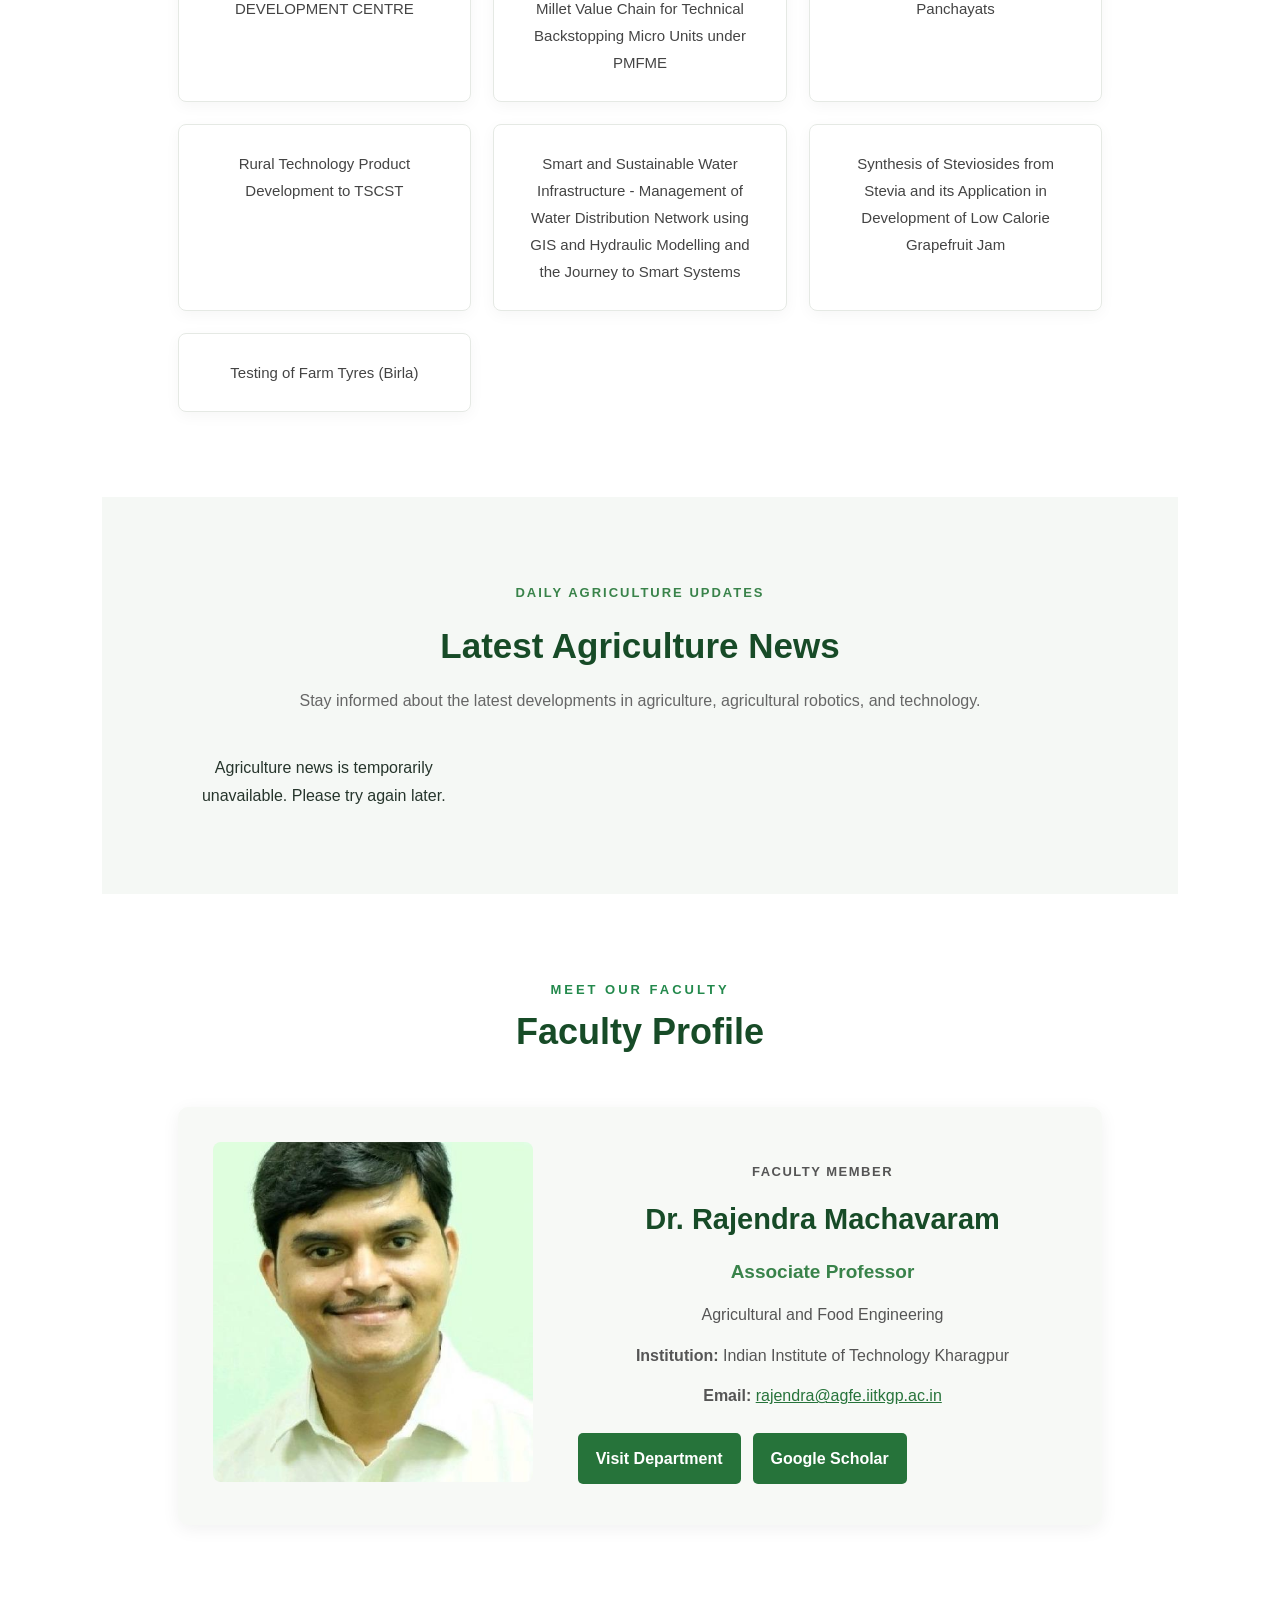
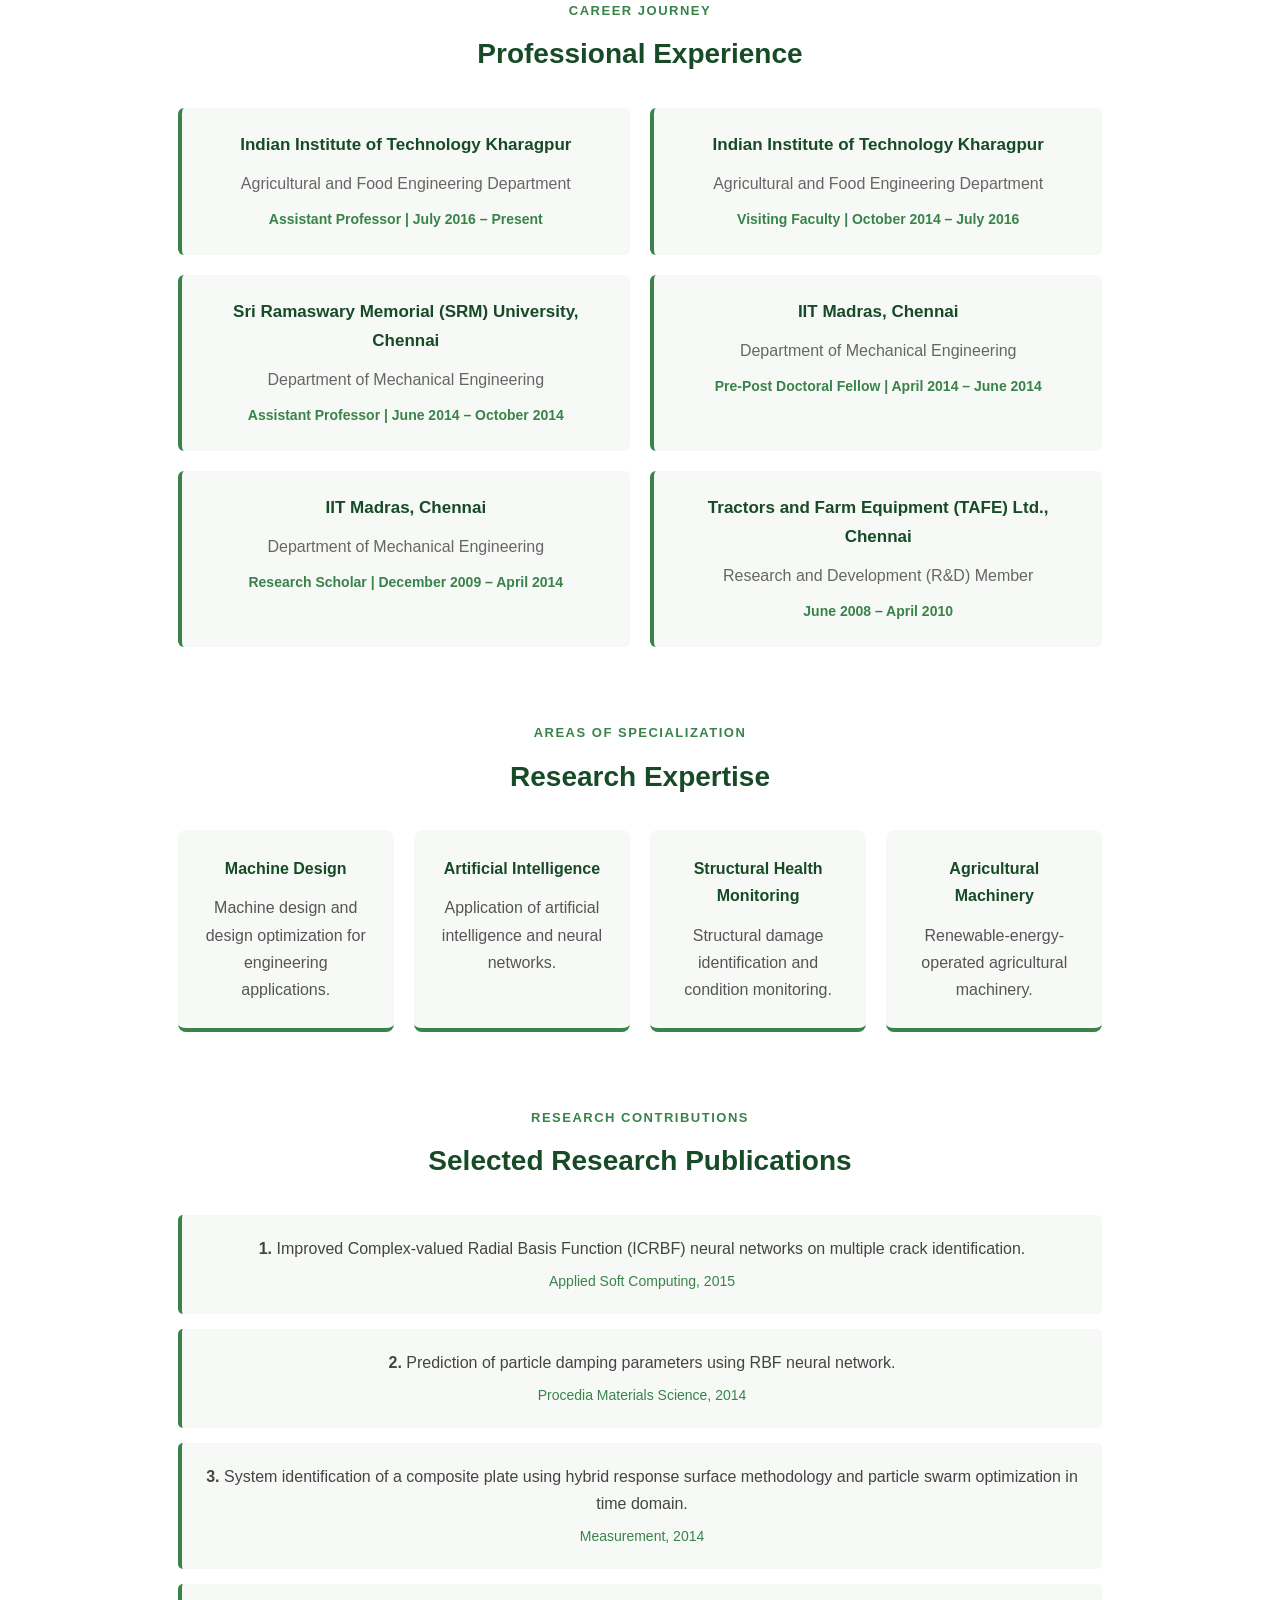
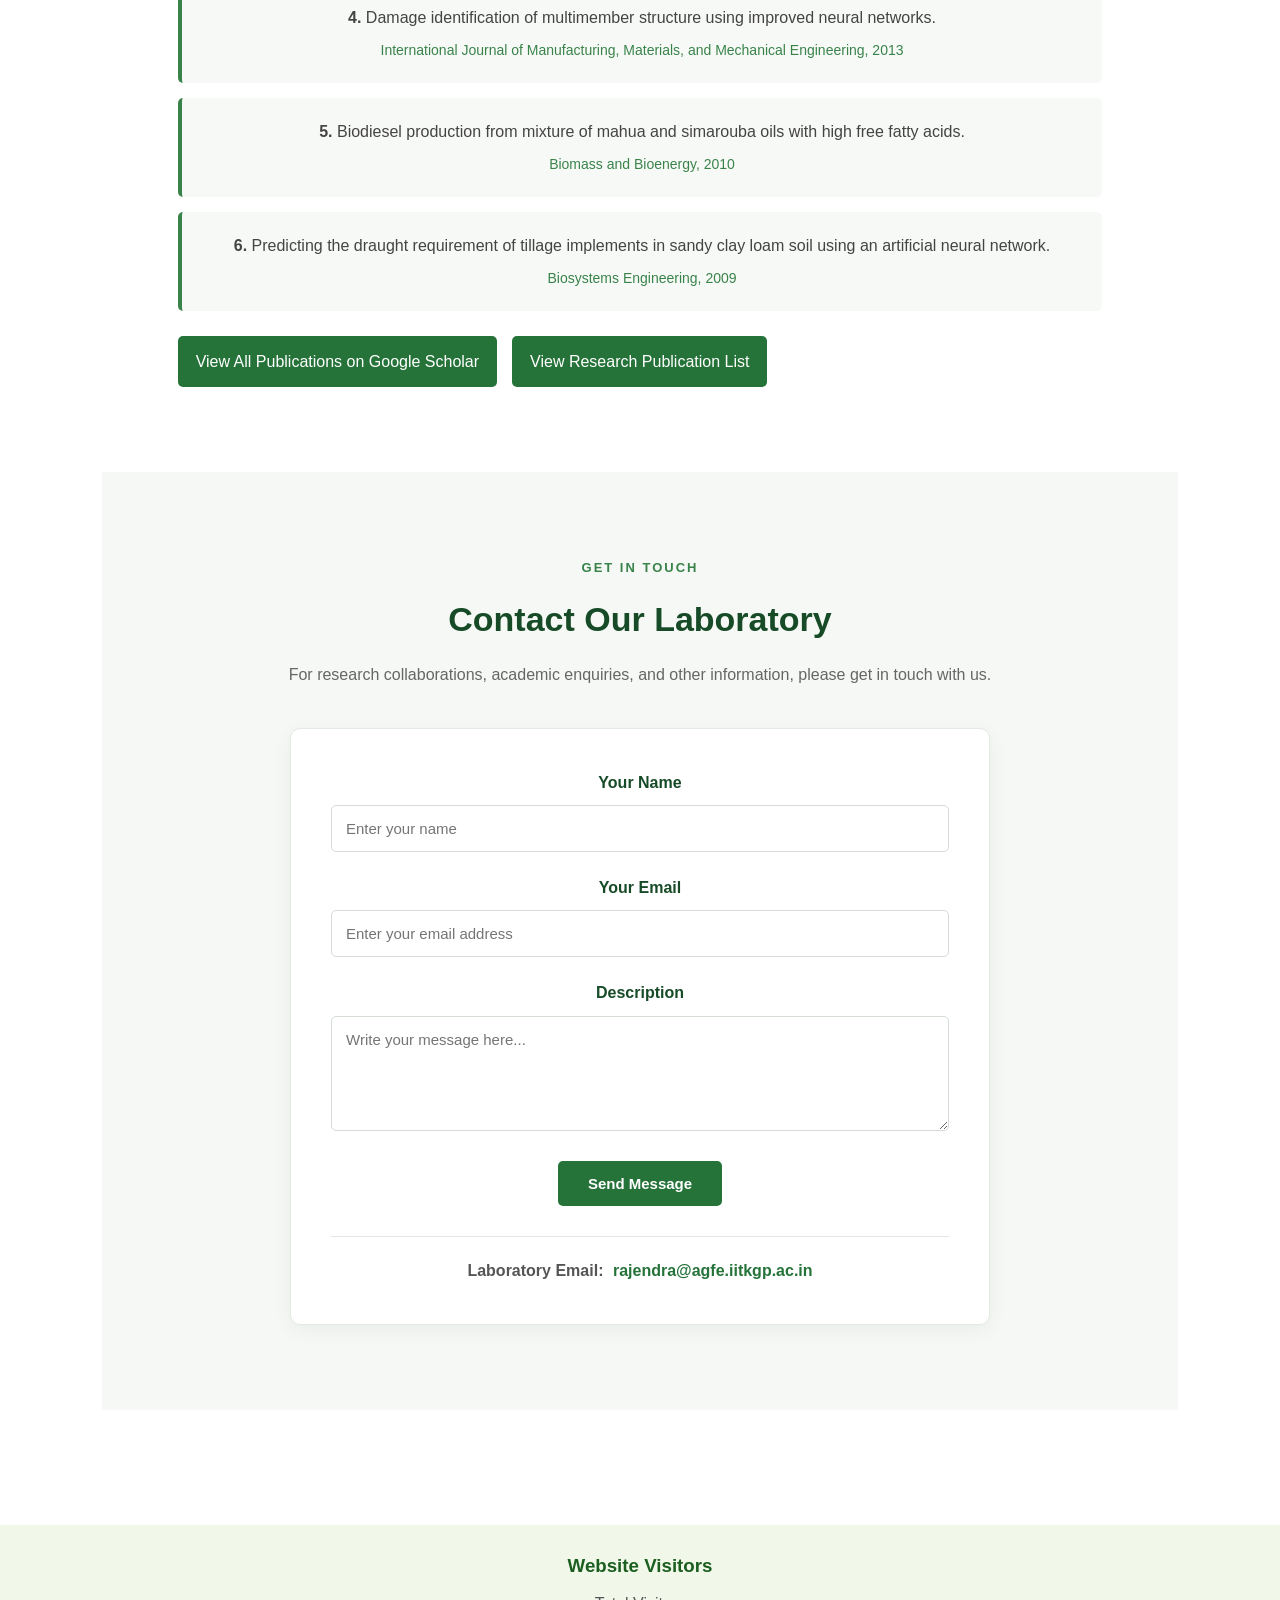
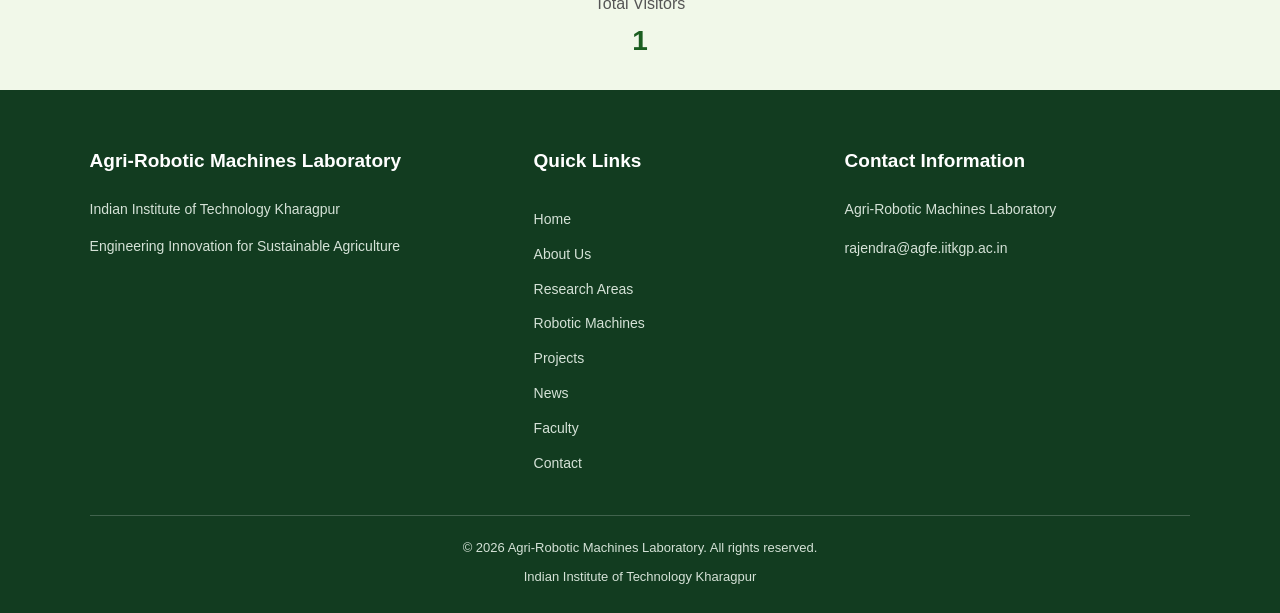
==== commit 5f6e0ba0: "Add files via upload" ====
--- a/index.html
+++ b/index.html
@@ -1,703 +1,1021 @@
 
 <!DOCTYPE html>
 <html lang="en">
+
 <head>
     <meta charset="UTF-8">
     <meta name="viewport" content="width=device-width, initial-scale=1.0">
+
     <title>Agri-Robotic Machines Laboratory</title>
+
     <link rel="stylesheet" href="style.css">
+
+    <!-- Google Analytics -->
+    <script async src="https://www.googletagmanager.com/gtag/js?id=G-37Z14BCY58"></script>
+    <script>
+        window.dataLayer = window.dataLayer || [];
+        function gtag(){dataLayer.push(arguments);}
+        gtag('js', new Date());
+        gtag('config', 'G-37Z14BCY58');
+    </script>
+
 </head>
+
 <body>
-    <!-- Navigation -->
-    <header>
-        <nav class="navbar">
-    
-<div class="logo">
-    <img src="images/iitkgp-logo.png"
-         alt="IIT Kharagpur Logo"
-         class="iit-logo">
-
-    <img src="images/agrm-logo.jpeg" 
-         alt="Laboratory Logo">
-
-    <div class="logo-text">
-        <span>Agri-Robotic Machines Laboratory</span>
-        <small>Indian Institute of Technology Kharagpur</small>
+
+
+<!-- =========================================
+     HEADER AND NAVIGATION
+========================================= -->
+
+<header class="site-header">
+    <nav class="navbar">
+
+        <a href="#home" class="logo">
+
+            <img src="images/iitkgp-logo.png"
+                 alt="IIT Kharagpur Logo"
+                 class="iit-logo">
+
+            <img src="images/agrm-logo.jpeg"
+                 alt="AGRM Laboratory Logo"
+                 class="lab-logo">
+
+            <div class="logo-text">
+                <span>Agri-Robotic Machines Laboratory</span>
+                <small>Indian Institute of Technology Kharagpur</small>
+            </div>
+
+        </a>
+
+        <ul class="nav-links">
+            <li><a href="#home">Home</a></li>
+            <li><a href="#about">About Us</a></li>
+            <li><a href="#research">Research Areas</a></li>
+            <li><a href="#machines">Machines</a></li>
+            <li><a href="#projects">Projects</a></li>
+            <li><a href="#news">News</a></li>
+            <li><a href="#professor">Faculty</a></li>
+            <li><a href="#contact">Contact</a></li>
+        </ul>
+
+    </nav>
+</header>
+
+
+
+<!-- Home Section -->
+<section id="home" class="hero">
+
+    <div class="hero-overlay"></div>
+
+    <div class="hero-content">
+
+        <p class="tagline">
+            INDIAN INSTITUTE OF TECHNOLOGY KHARAGPUR
+        </p>
+
+        <h1>
+            Advancing Agriculture<br>
+            Through <span>Robotics & Innovation</span>
+        </h1>
+
+        <p class="hero-description">
+            Welcome to the Agri-Robotic Machines Laboratory.
+            We develop intelligent agricultural machines, robotic
+            systems, and automation technologies for sustainable
+            and efficient farming.
+        </p>
+
+        <div class="hero-buttons">
+            <a href="#research" class="btn primary">
+                Explore Our Research
+            </a>
+
+            <a href="#about" class="btn secondary">
+                Discover Our Laboratory
+            </a>
+        </div>
+
     </div>
-</div>
-
-
-    <ul class="nav-links">
-        <li><a href="#home">Home</a></li>
-        <li><a href="#about">About</a></li>
-        <li><a href="#research">Research</a></li>
-        <li><a href="#machines">Machines</a></li>
-        <li><a href="#projects">Projects</a></li>
-        <li><a href="#contact">Contact</a></li>
-    </ul>
-</nav>
-</nav>
-
 
 </section>
-    </header>
-
-    <!-- Hero Section -->
-    <section class="hero" id="home">
-        <div class="hero-content">
-            <p class="tagline">INNOVATION • ROBOTICS • AGRICULTURE</p>
-
-            <h1>
-                Engineering the Future
-                of <span>Agriculture</span>
-            </h1>
-
-            <p>
-                Advancing modern agriculture through intelligent
-                robotic systems, automation, and innovative
-                engineering solutions.
+
+<!-- Start Watermark Area -->
+<div class="watermark-area">
+
+    <!-- Single Fixed-Looking Watermark -->
+    <div class="watermark-bg"></div>
+
+    <!-- About Section starts here -->
+    <section id="about" class="about-section">
+
+    <!-- =====================================
+         ABOUT SECTION
+    ====================================== -->
+
+    <section id="about" class="about-section">
+
+        <div class="about-container">
+
+            <h2>About Our Laboratory</h2>
+
+            <p class="about-intro">
+                The Agri-Robotic Machines Laboratory focuses on
+                developing intelligent robotic systems and advanced
+                agricultural machinery to improve farming efficiency,
+                productivity, and sustainability.
             </p>
 
-            <div class="hero-buttons">
-                <a href="#research" class="btn primary">Explore Research</a>
-                <a href="#about" class="btn secondary">About Laboratory</a>
-            </div>
-        </div>
+            <div class="about-content">
+
+                <div>
+                    <h3>Transforming Agriculture Through Robotics</h3>
+
+                    <p>
+                        The Agri-Robotic Machines Laboratory focuses on
+                        developing intelligent robotic machines and
+                        automation technologies for modern agriculture.
+                    </p>
+
+                    <p>
+                        Our research explores autonomous navigation,
+                        precision farming, agricultural sensing,
+                        machine vision, and smart agricultural equipment.
+                        We aim to develop practical technologies that
+                        improve agricultural productivity and efficiency.
+                    </p>
+                </div>
+
+                <div class="about-cards">
+
+                    <div class="about-card">
+                        <h3>Our Vision</h3>
+                        <p>
+                            To transform agriculture through innovative
+                            robotics, automation, and smart technologies.
+                        </p>
+                    </div>
+
+                    <div class="about-card">
+                        <h3>Our Mission</h3>
+                        <p>
+                            To design and develop intelligent agricultural
+                            machines that support farmers and modern farming.
+                        </p>
+                    </div>
+
+                    <div class="about-card">
+                        <h3>Our Objectives</h3>
+                        <p>
+                            To research autonomous machines, precision
+                            agriculture, smart sensors, and robotic systems.
+                        </p>
+                    </div>
+
+                </div>
+
+            </div>
+
+        </div>
+
     </section>
-<section id="about" class="about-section">
-
-    <div class="about-container">
-
-        <h2>About Our Laboratory</h2>
-
-        <p class="about-intro">
-            The Agri-Robotic Machines Laboratory focuses on
-            developing intelligent robotic systems and advanced
-            agricultural machinery to improve farming efficiency,
-            productivity, and sustainability.
-        </p>
-           <div class="about-content">
-            <div>
-                <h3>Transforming Agriculture Through Robotics</h3>
-                <p>
-                    The Agri-Robotic Machines Laboratory focuses on
-                    developing intelligent robotic machines and
-                    automation technologies for modern agriculture.
-                </p>
-                <p>
-                    Our research explores autonomous navigation,
-                    precision farming, agricultural sensing,
-                    machine vision, and smart agricultural equipment.
-                    We aim to develop practical technologies that
-                    improve agricultural productivity and efficiency.
-                </p>
-            </div>
-        <div class="about-cards">
-
-            <div class="about-card">
-                <h3>Our Vision</h3>
-                <p>
-                    To transform agriculture through innovative
-                    robotics, automation, and smart technologies.
-                </p>
-            </div>
-    
-            <div class="about-card">
-                <h3>Our Mission</h3>
-                <p>
-                    To design and develop intelligent agricultural
-                    machines that support farmers and modern farming.
-                </p>
-            </div>
-
-            <div class="about-card">
-                <h3>Our Objectives</h3>
-                <p>
-                    To research autonomous machines, precision
-                    agriculture, smart sensors, and robotic systems.
-                </p>
-            </div>
-
-        </div>
-
-    </div>
-
-</section>
-  
-    <!-- Research Section -->
+
+
+    <!-- =====================================
+         RESEARCH AREAS SECTION
+    ====================================== -->
+
     <section class="section light" id="research">
+
         <div class="section-heading">
             <p>WHAT WE EXPLORE</p>
             <h2>Research Areas</h2>
-        </div>
-
-        <div class="cards">
-            <article class="card">
-                <span>🤖</span>
-                <h3>Agricultural Robotics</h3>
-                <p>Design and development of intelligent robots for farming operations.</p>
+
+            <span class="research-intro">
+                Exploring innovative technologies to advance agricultural
+                robotics, intelligent machinery, and precision farming.
+            </span>
+        </div>
+
+        <div class="research-area-grid">
+
+            <article class="research-area-card">
+                <img src="images/agricultural-robotics.jpg"
+                     alt="Agricultural robotics research">
+
+                <div class="research-area-content">
+                    <h3>Agricultural Robotics</h3>
+                    <p>
+                        Design and development of intelligent robotic
+                        systems to perform agricultural operations
+                        efficiently and accurately.
+                    </p>
+                </div>
             </article>
 
-            <article class="card">
-                <span>🚜</span>
-                <h3>Autonomous Machinery</h3>
-                <p>Autonomous navigation and smart agricultural machine systems.</p>
+            <article class="research-area-card">
+                <img src="images/autonomous-machinery.jpg"
+                     alt="Autonomous agricultural machinery">
+
+                <div class="research-area-content">
+                    <h3>Autonomous Machinery</h3>
+                    <p>
+                        Research on autonomous navigation, intelligent
+                        control, and advanced agricultural machine systems.
+                    </p>
+                </div>
             </article>
 
-            <article class="card">
-                <span>🌾</span>
-                <h3>Precision Agriculture</h3>
-                <p>Data-driven farming using sensors, automation, and intelligent systems.</p>
+            <article class="research-area-card">
+                <img src="images/precision-agriculture.jpg"
+                     alt="Precision agriculture">
+
+                <div class="research-area-content">
+                    <h3>Precision Agriculture</h3>
+                    <p>
+                        Using sensors, data analysis, and automation
+                        technologies to support efficient farming practices.
+                    </p>
+                </div>
             </article>
 
-            <article class="card">
-                <span>📷</span>
-                <h3>Machine Vision</h3>
-                <p>Computer vision for crop monitoring, detection, and field analysis.</p>
+            <article class="research-area-card">
+                <img src="images/machine-vision.jpg"
+                     alt="Machine vision research">
+
+                <div class="research-area-content">
+                    <h3>Machine Vision</h3>
+                    <p>
+                        Applying computer vision and image processing
+                        for crop monitoring, detection, and field analysis.
+                    </p>
+                </div>
             </article>
-        </div>
+
+        </div>
+
     </section>
 
-    <!-- Machines Section -->
-    <section class="section" id="machines">
+
+    <!-- =====================================
+         ROBOTIC MACHINES SECTION
+    ====================================== -->
+
+    <section class="section light" id="machines">
+
         <div class="section-heading">
             <p>OUR TECHNOLOGY</p>
             <h2>Robotic Machines</h2>
-        </div>
-
-        <div class="cards">
-            <article class="card machine">
-                <h3>Autonomous Field Robot</h3>
-                <p>A robotic platform designed for automated field operations.</p>
+
+            <span class="research-intro">
+                Developing advanced robotic platforms and intelligent
+                equipment for modern agricultural applications.
+            </span>
+        </div>
+
+        <div class="machine-grid">
+
+            <article class="machine-card">
+                <img src="images/field-robot.jpg"
+                     alt="Autonomous field robot">
+
+                <div class="machine-content">
+                    <h3>Autonomous Field Robot</h3>
+                    <p>
+                        A robotic platform designed for automated
+                        agricultural field operations and intelligent
+                        navigation.
+                    </p>
+                </div>
             </article>
 
-            <article class="card machine">
-                <h3>Agricultural Drone</h3>
-                <p>Drone technology for crop monitoring and field observation.</p>
+            <article class="machine-card">
+                <img src="images/agricultural-drone.jpg"
+                     alt="Agricultural drone">
+
+                <div class="machine-content">
+                    <h3>Agricultural Drone</h3>
+                    <p>
+                        Drone technology for crop monitoring,
+                        field observation, and agricultural data collection.
+                    </p>
+                </div>
             </article>
 
-            <article class="card machine">
-                <h3>Smart Spraying System</h3>
-                <p>Intelligent spraying technology for precision applications.</p>
+            <article class="machine-card">
+                <img src="images/smart-spraying.jpg"
+                     alt="Smart agricultural spraying system">
+
+                <div class="machine-content">
+                    <h3>Smart Spraying System</h3>
+                    <p>
+                        Intelligent spraying technology designed
+                        for accurate and efficient agricultural applications.
+                    </p>
+                </div>
             </article>
-        </div>
+
+        </div>
+
     </section>
 
 
-<!-- Projects Section -->
-<section class="section light" id="projects">
-
-    <div class="section-heading">
-        <p>OUR RESEARCH</p>
-        <h2>Research Projects</h2>
-        <span>Explore our completed and ongoing research initiatives.</span>
-    </div>
-
-    <div class="project-tabs">
-        <button class="project-tab active"
-                onclick="showProjects('completed', this)">
-            Completed Projects
-        </button>
-
-        <button class="project-tab"
-                onclick="showProjects('current', this)">
-            Current Projects
-        </button>
-
-        
-<button class="project-tab"
-        onclick="showProjects('students', this)">
-    Ph.D. & MS Students
-</button>
-
-
-<button class="project-tab"
-        onclick="showProjects('graduated', this)">
-    Graduated Students
-</button>
-
-</div>
-
-    <!-- Completed Projects -->
-    <div id="completed" class="project-content active">
-
-        <h3>Principal Investigator</h3>
-
-        <div class="project-grid">
-            <div class="project-card">Design and Development of a Coconut Testa (Brown Meal) Peeling Machine (Coconut Paring Machine)</div>
-
-            <div class="project-card">Effect of Mechanisation Level on Productivity, Energy and Economics of Small Size Farm (One Hectare)</div>
-
-            <div class="project-card">Optimal In-field Laser Land Leveling Operation for Equal Cut-Fill Ratio and Minimum Travel Path using Particle Swarm Optimization</div>
-
-            <div class="project-card">Vision Guided AI Enabled Robotic Apple Harvester</div>
-
-            <div class="project-card">CFD-Driven Design Optimization of Centrifugal Aerators for Enhanced Water Aeration Efficiency</div>
-
-            <div class="project-card">Training and Capacity Building on Use of Advanced Technologies in Precision Agriculture and Agricultural Mechanization</div>
-
-            <div class="project-card">AI-enabled UAV for Disease Identification and Control in Cotton</div>
-
-            <div class="project-card">Centre of Excellence for Digital Farming Solutions for Enhancing Productivity by Robots, Drones and AGVs</div>
-        </div>
-
-        <h3>Co-Principal Investigator</h3>
-
-        <div class="project-grid">
-            <div class="project-card">Development of a Vegetable Transplanter with Robotic Arm for Metering of Pot Seedlings</div>
-
-            <div class="project-card">Development of Solar Energy Operated Agricultural Machinery for Paddy Crop</div>
-
-            <div class="project-card">Drudgery Reducing Machines for FPO in Purulia - Jhalda Agro Producer Company Ltd.</div>
-
-            <div class="project-card">Drudgery Reducing Machines for SHGS in Jharkhand State of India</div>
-
-            <div class="project-card">Establishment of TIH on AI and ML for ICPS</div>
-
-            <div class="project-card">Evaluation of District Skill Development Planning (DSDP) Awards under SANKALP Programme of MSDE</div>
-
-            <div class="project-card">PRECISION FARMING DEVELOPMENT CENTRE</div>
-
-            <div class="project-card">Resolving Gaps in Scaling up of Millet Value Chain for Technical Backstopping Micro Units under PMFME</div>
-
-            <div class="project-card">Rural Spatial Planning in Gram Panchayats</div>
-
-            <div class="project-card">Rural Technology Product Development to TSCST</div>
-
-            <div class="project-card">Smart and Sustainable Water Infrastructure - Management of Water Distribution Network using GIS and Hydraulic Modelling and the Journey to Smart Systems</div>
-
-            <div class="project-card">Synthesis of Steviosides from Stevia and its Application in Development of Low Calorie Grapefruit Jam</div>
-
-            <div class="project-card">Testing of Farm Tyres (Birla)</div>
-        </div>
-
-    </div>
-
-    <!-- Current Projects -->
-   
-<!-- Current Projects -->
-<div id="current" class="project-content">
-
-    <h3>Principal Investigator</h3>
-
-    <div class="project-grid">
-
-        <div class="project-card">
-            <h4>Design and Development of a Laser Guided Precision Paddy Planting Device</h4>
-            <p><strong>Organization:</strong> LAND OPTIMIZER INTERNATIONAL PRIVATE LIMITED</p>
-        </div>
-
-        <div class="project-card">
-            <h4>Design and Development of Smart Machines for Agricultural and Other Applications</h4>
-            <p><strong>Organization:</strong> TRICKSHOT SOLUTIONS PRIVATE LIMITED</p>
-        </div>
-
-    </div>
-
-    <h3>Co-Principal Investigator</h3>
-
-    <div class="project-grid">
-
-        <div class="project-card">
-            <h4>Disease Detection and Effective Control using Versatile UAVs and UGVs in Apple Orchard</h4>
-            <p><strong>Organization:</strong> ICAR</p>
-        </div>
-
-        <div class="project-card">
-            <h4>PFDC Project</h4>
-            <p><strong>Organization:</strong> The Director of Horticulture Department of Food Processing Industries and Horticulture</p>
-        </div>
-
-        <div class="project-card">
-            <h4>Rejuvenation of Millet Production and Processing Through Mechanization</h4>
-            <p><strong>Organization:</strong> Department of Science and Technology (DST)</p>
-        </div>
-
-    </div>
-
-</div>
-
-<!-- Ph.D. and MS Students -->
-<div id="students" class="project-content">
-
-    <h3>Ph.D. Students</h3>
-
-    <div class="project-grid">
-
-        <div class="project-card">
-            <h4>Ambuj</h4>
-            <p><strong>Area of Research:</strong> Path Planning Optimization for Agricultural Applications</p>
-        </div>
-
-        <div class="project-card">
-            <h4>Arundhati Boruah</h4>
-            <p><strong>Area of Research:</strong> Data Driven Precision Agriculture</p>
-        </div>
-
-        <div class="project-card">
-            <h4>Ayan Paul</h4>
-            <p><strong>Area of Research:</strong> Robotic Harvester under Controlled Environment</p>
-        </div>
-
-        <div class="project-card">
-            <h4>Basani Nagaraj</h4>
-            <p><strong>Area of Research:</strong> AI enabled Drone Assisted Crop Sprayer</p>
-        </div>
-
-        <div class="project-card">
-            <h4>Lilesh</h4>
-            <p><strong>Area of Research:</strong> Not specified</p>
-        </div>
-
-        <div class="project-card">
-            <h4>Mihil Rasikbhai Paghadar</h4>
-            <p><strong>Area of Research:</strong> Automation and Mechanization in Precision Agriculture</p>
-        </div>
-
-        <div class="project-card">
-            <h4>Pooja Verma</h4>
-            <p><strong>Area of Research:</strong> Computer Vision and Machine Learning Applications for Crop Maturity Determination</p>
-        </div>
-
-        <div class="project-card">
-            <h4>Ravi Shankar Singh</h4>
-            <p><strong>Area of Research:</strong> Design and Development of Agricultural Machines</p>
-        </div>
-
-        <div class="project-card">
-            <h4>Sudhir Karale</h4>
-            <p><strong>Area of Research:</strong> Food Process Engineering</p>
-        </div>
-
-        <div class="project-card">
-            <h4>V Balaji</h4>
-            <p><strong>Area of Research:</strong> Agri-Robotics in Precision Agriculture</p>
-        </div>
-
-        <div class="project-card">
-            <h4>Vasudev Kumawat</h4>
-            <p><strong>Area of Research:</strong> Agri-UAVs in Precision Agriculture</p>
-        </div>
-
-    </div>
-
-    <h3>MS Students</h3>
-
-    <div class="project-grid">
-
-        <div class="project-card">
-            <h4>Nuha Mohammed Adelkhier Elshiakh</h4>
-            <p><strong>Area of Research:</strong> Agricultural Machinery</p>
-        </div>
-
-    </div>
-
-</div>
-
-<!-- Graduated Students -->
-<div id="graduated" class="project-content">
-
-    <h3>Ph.D. Students</h3>
-
-    <div class="project-grid">
-
-        <div class="project-card">
-            <h4>Abhishek Ranjan (2025)</h4>
-            <p><strong>Area of Research:</strong> Solar Energy Operated Equipment for Horticultural Crops</p>
-            <p><strong>Thesis Title:</strong> Remotely Operated Fully Automatic Smart Mango Harvester</p>
-        </div>
-
-        <div class="project-card">
-            <h4>Bhavya B (2024)</h4>
-            <p><strong>Area of Research:</strong> Food Process Engineering</p>
-            <p><strong>Thesis Title:</strong> Automation of Crack Detection and Grading of Chicken Eggs Using Computer Vision and Robotics</p>
-        </div>
-
-        <div class="project-card">
-            <h4>Chaitanya Madhaw Pareek (2024)</h4>
-            <p><strong>Area of Research:</strong> Precision Agriculture and Farm Mechanization</p>
-            <p><strong>Thesis Title:</strong> Development of An Electronically Controlled Precision Planter (E-Planter) for Cotton Crop</p>
-        </div>
-
-        <div class="project-card">
-            <h4>Chanchal Gupta (2024)</h4>
-            <p><strong>Area of Research:</strong> Precision Agriculture</p>
-            <p><strong>Thesis Title:</strong> Design and Development of a Self-Propelled Chili Pepper Harvester</p>
-        </div>
-
-        <div class="project-card">
-            <h4>Harsh Nagar (2025)</h4>
-            <p><strong>Area of Research:</strong> Artificial Intelligence Applications in Agricultural Mechanisation</p>
-            <p><strong>Thesis Title:</strong> An AI-IoT Based Real-Time Tractor Engine and Field Performance Monitoring cum Advisory System for Optimum Tillage</p>
-        </div>
-
-        <div class="project-card">
-            <h4>Jayraj P (2021)</h4>
-            <p><strong>Area of Research:</strong> Aquaculture Equipment Development</p>
-            <p><strong>Thesis Title:</strong> Development of a Small-scale Fish Filleting Machine for Rohu (Labeo rohita) Fish</p>
-        </div>
-
-        <div class="project-card">
-            <h4>Neeraj Kumar (2019)</h4>
-            <p><strong>Area of Research:</strong> Energy from biofuels</p>
-            <p><strong>Thesis Title:</strong> Cerium Oxide Nanoparticles Added Water Emulsified Mahua Biodiesel Blend and its Performance in Diesel Engine</p>
-        </div>
-
-        <div class="project-card">
-            <h4>Subha Manash Roy (2023)</h4>
-            <p><strong>Area of Research:</strong> Aeration System</p>
-            <p><strong>Thesis Title:</strong> Development of an Efficient Perforated Pooled Circular Stepped Cascade (PPCSC) Aeration System for Sustainable Aquaculture</p>
-        </div>
-
-        <div class="project-card">
-            <h4>Vinod Choudhary (2024)</h4>
-            <p><strong>Area of Research:</strong> Design and Development of Agricultural Machines</p>
-            <p><strong>Thesis Title:</strong> Design and Development of a Fully Automatic Paddy Seedling Mat Preparing Machine</p>
-        </div>
-
-    </div>
-
-    <h3>MS Students</h3>
-
-    <div class="project-grid">
-
-        <div class="project-card">
-            <h4>William Wachira Mwangi (2025)</h4>
-            <p><strong>Area of Research:</strong> Computer aided design of Agricultural Machines</p>
-            <p><strong>Thesis Title:</strong> Design and Development of a Robotic Arm Gripper for Transplanting Tomato Seedlings</p>
-        </div>
-
-    </div>
-
-</div>
-
-</section>
-<!-- FACULTY PROFILE SECTION -->
-<section id="professor" class="professor-section">
-
-    <div class="professor-container">
-
-        <h2>Faculty Profile</h2>
-
-        <div class="professor-card">
-
-            <!-- Professor Photograph -->
-            <div class="professor-photo">
-                <img src="images/professor.jpg"
-                     alt="Professor">
-    
-            </div>
-
-            <!-- Professor Information -->
-            <div class="professor-details">
-
-                <h3>Dr. Rajendra Machavaram</h3>
-
-                <h4>Associate Professor</h4>
-
-                <p class="department">
-                    Agricultural and Food Engineering
-                </p>
-
-                <p>
-                    <strong>Institution:</strong>
-                    Indian Institute of Technology Kharagpur
-                </p>
-
-                <p>
-                    <strong>Email:</strong>
+    <!-- =====================================
+         PROJECTS SECTION
+    ====================================== -->
+
+    <section class="section light" id="projects">
+
+        <div class="section-heading">
+            <p>OUR RESEARCH</p>
+            <h2>Research Projects</h2>
+            <span>Explore our completed and ongoing research initiatives.</span>
+        </div>
+
+        <!-- Project navigation tabs -->
+
+        <div class="project-tabs">
+
+            <button class="project-tab active"
+                    onclick="showProjects('completed', this)">
+                Completed Projects
+            </button>
+
+            <button class="project-tab"
+                    onclick="showProjects('current', this)">
+                Current Projects
+            </button>
+
+            <button class="project-tab"
+                    onclick="showProjects('students', this)">
+                Ph.D. & MS Students
+            </button>
+
+            <button class="project-tab"
+                    onclick="showProjects('graduated', this)">
+                Graduated Students
+            </button>
+
+        </div>
+
+
+        <!-- COMPLETED PROJECTS -->
+
+        <div id="completed" class="project-content active">
+
+            <h3>Principal Investigator</h3>
+
+            <div class="project-grid">
+
+                <div class="project-card">Design and Development of a Coconut Testa (Brown Meal) Peeling Machine (Coconut Paring Machine)</div>
+
+                <div class="project-card">Effect of Mechanisation Level on Productivity, Energy and Economics of Small Size Farm (One Hectare)</div>
+
+                <div class="project-card">Optimal In-field Laser Land Leveling Operation for Equal Cut-Fill Ratio and Minimum Travel Path using Particle Swarm Optimization</div>
+
+                <div class="project-card">Vision Guided AI Enabled Robotic Apple Harvester</div>
+
+                <div class="project-card">CFD-Driven Design Optimization of Centrifugal Aerators for Enhanced Water Aeration Efficiency</div>
+
+                <div class="project-card">Training and Capacity Building on Use of Advanced Technologies in Precision Agriculture and Agricultural Mechanization</div>
+
+                <div class="project-card">AI-enabled UAV for Disease Identification and Control in Cotton</div>
+
+                <div class="project-card">Centre of Excellence for Digital Farming Solutions for Enhancing Productivity by Robots, Drones and AGVs</div>
+
+            </div>
+
+            <h3>Co-Principal Investigator</h3>
+
+            <div class="project-grid">
+
+                <div class="project-card">Development of a Vegetable Transplanter with Robotic Arm for Metering of Pot Seedlings</div>
+
+                <div class="project-card">Development of Solar Energy Operated Agricultural Machinery for Paddy Crop</div>
+
+                <div class="project-card">Drudgery Reducing Machines for FPO in Purulia - Jhalda Agro Producer Company Ltd.</div>
+
+                <div class="project-card">Drudgery Reducing Machines for SHGS in Jharkhand State of India</div>
+
+                <div class="project-card">Establishment of TIH on AI and ML for ICPS</div>
+
+                <div class="project-card">Evaluation of District Skill Development Planning (DSDP) Awards under SANKALP Programme of MSDE</div>
+
+                <div class="project-card">PRECISION FARMING DEVELOPMENT CENTRE</div>
+
+                <div class="project-card">Resolving Gaps in Scaling up of Millet Value Chain for Technical Backstopping Micro Units under PMFME</div>
+
+                <div class="project-card">Rural Spatial Planning in Gram Panchayats</div>
+
+                <div class="project-card">Rural Technology Product Development to TSCST</div>
+
+                <div class="project-card">Smart and Sustainable Water Infrastructure - Management of Water Distribution Network using GIS and Hydraulic Modelling and the Journey to Smart Systems</div>
+
+                <div class="project-card">Synthesis of Steviosides from Stevia and its Application in Development of Low Calorie Grapefruit Jam</div>
+
+                <div class="project-card">Testing of Farm Tyres (Birla)</div>
+
+            </div>
+
+        </div>
+
+
+        <!-- CURRENT PROJECTS -->
+
+        <div id="current" class="project-content">
+
+            <h3>Principal Investigator</h3>
+
+            <div class="project-grid">
+
+                <div class="project-card">
+                    <h4>Design and Development of a Laser Guided Precision Paddy Planting Device</h4>
+                    <p><strong>Organization:</strong> LAND OPTIMIZER INTERNATIONAL PRIVATE LIMITED</p>
+                </div>
+
+                <div class="project-card">
+                    <h4>Design and Development of Smart Machines for Agricultural and Other Applications</h4>
+                    <p><strong>Organization:</strong> TRICKSHOT SOLUTIONS PRIVATE LIMITED</p>
+                </div>
+
+            </div>
+
+            <h3>Co-Principal Investigator</h3>
+
+            <div class="project-grid">
+
+                <div class="project-card">
+                    <h4>Disease Detection and Effective Control using Versatile UAVs and UGVs in Apple Orchard</h4>
+                    <p><strong>Organization:</strong> ICAR</p>
+                </div>
+
+                <div class="project-card">
+                    <h4>PFDC Project</h4>
+                    <p><strong>Organization:</strong> The Director of Horticulture Department of Food Processing Industries and Horticulture</p>
+                </div>
+
+                <div class="project-card">
+                    <h4>Rejuvenation of Millet Production and Processing Through Mechanization</h4>
+                    <p><strong>Organization:</strong> Department of Science and Technology (DST)</p>
+                </div>
+
+            </div>
+
+        </div>
+
+
+        <!-- CURRENT Ph.D. AND MS STUDENTS -->
+
+        <div id="students" class="project-content">
+
+            <h3>Ph.D. Students</h3>
+
+            <div class="project-grid">
+
+                <div class="project-card">
+                    <h4>Ambuj</h4>
+                    <p><strong>Area of Research:</strong> Path Planning Optimization for Agricultural Applications</p>
+                </div>
+
+                <div class="project-card">
+                    <h4>Arundhati Boruah</h4>
+                    <p><strong>Area of Research:</strong> Data Driven Precision Agriculture</p>
+                </div>
+
+                <div class="project-card">
+                    <h4>Ayan Paul</h4>
+                    <p><strong>Area of Research:</strong> Robotic Harvester under Controlled Environment</p>
+                </div>
+
+                <div class="project-card">
+                    <h4>Basani Nagaraj</h4>
+                    <p><strong>Area of Research:</strong> AI enabled Drone Assisted Crop Sprayer</p>
+                </div>
+
+                <div class="project-card">
+                    <h4>Lilesh</h4>
+                    <p><strong>Area of Research:</strong> Not specified</p>
+                </div>
+
+                <div class="project-card">
+                    <h4>Mihil Rasikbhai Paghadar</h4>
+                    <p><strong>Area of Research:</strong> Automation and Mechanization in Precision Agriculture</p>
+                </div>
+
+                <div class="project-card">
+                    <h4>Pooja Verma</h4>
+                    <p><strong>Area of Research:</strong> Computer Vision and Machine Learning Applications for Crop Maturity Determination</p>
+                </div>
+
+                <div class="project-card">
+                    <h4>Ravi Shankar Singh</h4>
+                    <p><strong>Area of Research:</strong> Design and Development of Agricultural Machines</p>
+                </div>
+
+                <div class="project-card">
+                    <h4>Sudhir Karale</h4>
+                    <p><strong>Area of Research:</strong> Food Process Engineering</p>
+                </div>
+
+                <div class="project-card">
+                    <h4>V Balaji</h4>
+                    <p><strong>Area of Research:</strong> Agri-Robotics in Precision Agriculture</p>
+                </div>
+
+                <div class="project-card">
+                    <h4>Vasudev Kumawat</h4>
+                    <p><strong>Area of Research:</strong> Agri-UAVs in Precision Agriculture</p>
+                </div>
+
+            </div>
+
+            <h3>MS Students</h3>
+
+            <div class="project-grid">
+
+                <div class="project-card">
+                    <h4>Nuha Mohammed Adelkhier Elshiakh</h4>
+                    <p><strong>Area of Research:</strong> Agricultural Machinery</p>
+                </div>
+
+            </div>
+
+        </div>
+
+
+        <!-- GRADUATED STUDENTS -->
+
+        <div id="graduated" class="project-content">
+
+            <h3>Ph.D. Students</h3>
+
+            <div class="project-grid">
+
+                <div class="project-card">
+                    <h4>Abhishek Ranjan (2025)</h4>
+                    <p><strong>Area of Research:</strong> Solar Energy Operated Equipment for Horticultural Crops</p>
+                    <p><strong>Thesis Title:</strong> Remotely Operated Fully Automatic Smart Mango Harvester</p>
+                </div>
+
+                <div class="project-card">
+                    <h4>Bhavya B (2024)</h4>
+                    <p><strong>Area of Research:</strong> Food Process Engineering</p>
+                    <p><strong>Thesis Title:</strong> Automation of Crack Detection and Grading of Chicken Eggs Using Computer Vision and Robotics</p>
+                </div>
+
+                <div class="project-card">
+                    <h4>Chaitanya Madhaw Pareek (2024)</h4>
+                    <p><strong>Area of Research:</strong> Precision Agriculture and Farm Mechanization</p>
+                    <p><strong>Thesis Title:</strong> Development of An Electronically Controlled Precision Planter (E-Planter) for Cotton Crop</p>
+                </div>
+
+                <div class="project-card">
+                    <h4>Chanchal Gupta (2024)</h4>
+                    <p><strong>Area of Research:</strong> Precision Agriculture</p>
+                    <p><strong>Thesis Title:</strong> Design and Development of a Self-Propelled Chili Pepper Harvester</p>
+                </div>
+
+                <div class="project-card">
+                    <h4>Harsh Nagar (2025)</h4>
+                    <p><strong>Area of Research:</strong> Artificial Intelligence Applications in Agricultural Mechanisation</p>
+                    <p><strong>Thesis Title:</strong> An AI-IoT Based Real-Time Tractor Engine and Field Performance Monitoring cum Advisory System for Optimum Tillage</p>
+                </div>
+
+                <div class="project-card">
+                    <h4>Jayraj P (2021)</h4>
+                    <p><strong>Area of Research:</strong> Aquaculture Equipment Development</p>
+                    <p><strong>Thesis Title:</strong> Development of a Small-scale Fish Filleting Machine for Rohu (Labeo rohita) Fish</p>
+                </div>
+
+                <div class="project-card">
+                    <h4>Neeraj Kumar (2019)</h4>
+                    <p><strong>Area of Research:</strong> Energy from biofuels</p>
+                    <p><strong>Thesis Title:</strong> Cerium Oxide Nanoparticles Added Water Emulsified Mahua Biodiesel Blend and its Performance in Diesel Engine</p>
+                </div>
+
+                <div class="project-card">
+                    <h4>Subha Manash Roy (2023)</h4>
+                    <p><strong>Area of Research:</strong> Aeration System</p>
+                    <p><strong>Thesis Title:</strong> Development of an Efficient Perforated Pooled Circular Stepped Cascade (PPCSC) Aeration System for Sustainable Aquaculture</p>
+                </div>
+
+                <div class="project-card">
+                    <h4>Vinod Choudhary (2024)</h4>
+                    <p><strong>Area of Research:</strong> Design and Development of Agricultural Machines</p>
+                    <p><strong>Thesis Title:</strong> Design and Development of a Fully Automatic Paddy Seedling Mat Preparing Machine</p>
+                </div>
+
+            </div>
+
+            <h3>MS Students</h3>
+
+            <div class="project-grid">
+
+                <div class="project-card">
+                    <h4>William Wachira Mwangi (2025)</h4>
+                    <p><strong>Area of Research:</strong> Computer aided design of Agricultural Machines</p>
+                    <p><strong>Thesis Title:</strong> Design and Development of a Robotic Arm Gripper for Transplanting Tomato Seedlings</p>
+                </div>
+
+            </div>
+
+        </div>
+
+    </section>
+
+
+    <!-- =====================================
+         NEWS AND ANNOUNCEMENTS SECTION
+    ====================================== -->
+
+    <section class="section news-section" id="news">
+
+        <div class="section-heading">
+            <p>DAILY AGRICULTURE UPDATES</p>
+            <h2>Latest Agriculture News</h2>
+
+            <span>
+                Stay informed about the latest developments in
+                agriculture, agricultural robotics, and technology.
+            </span>
+        </div>
+
+        <div id="agriculture-news" class="news-grid">
+            <p>Loading the latest agriculture news...</p>
+        </div>
+
+    </section>
+
+
+    <!-- =====================================
+         FACULTY SECTION
+    ====================================== -->
+
+    <section id="professor" class="professor-section">
+
+        <div class="professor-container">
+
+            <div class="section-heading">
+                <p>MEET OUR FACULTY</p>
+                <h2>Faculty Profile</h2>
+            </div>
+
+
+            <!-- PROFESSOR PROFILE -->
+
+            <div class="professor-card">
+
+                <div class="professor-photo">
+                    <img src="images/professor.jpg"
+                         alt="Dr. Rajendra Machavaram">
+                </div>
+
+                <div class="professor-details">
+
+                    <p class="faculty-label">FACULTY MEMBER</p>
+
+                    <h3>Dr. Rajendra Machavaram</h3>
+
+                    <h4>Associate Professor</h4>
+
+                    <p class="department">
+                        Agricultural and Food Engineering
+                    </p>
+
+                    <p>
+                        <strong>Institution:</strong>
+                        Indian Institute of Technology Kharagpur
+                    </p>
+
+                    <p>
+                        <strong>Email:</strong>
+                        <a href="mailto:rajendra@agfe.iitkgp.ac.in">
+                            rajendra@agfe.iitkgp.ac.in
+                        </a>
+                    </p>
+
+                    <div class="faculty-buttons">
+
+                        <a class="department-button"
+                           href="https://www.iitkgp.ac.in/department/AG"
+                           target="_blank"
+                           rel="noopener noreferrer">
+                            Visit Department
+                        </a>
+
+                        <a class="department-button"
+                           href="https://scholar.google.com/citations?user=oOwYL6sAAAAJ&hl=en"
+                           target="_blank"
+                           rel="noopener noreferrer">
+                            Google Scholar
+                        </a>
+
+                    </div>
+
+                </div>
+
+            </div>
+
+
+            <!-- PROFESSIONAL EXPERIENCE -->
+
+            <div class="experience-section">
+
+                <div class="faculty-section-heading">
+                    <p>CAREER JOURNEY</p>
+                    <h3>Professional Experience</h3>
+                </div>
+
+                <div class="experience-grid">
+
+                    <div class="experience-item">
+                        <h4>Indian Institute of Technology Kharagpur</h4>
+                        <p>Agricultural and Food Engineering Department</p>
+                        <span>Assistant Professor | July 2016 – Present</span>
+                    </div>
+
+                    <div class="experience-item">
+                        <h4>Indian Institute of Technology Kharagpur</h4>
+                        <p>Agricultural and Food Engineering Department</p>
+                        <span>Visiting Faculty | October 2014 – July 2016</span>
+                    </div>
+
+                    <div class="experience-item">
+                        <h4>Sri Ramaswary Memorial (SRM) University, Chennai</h4>
+                        <p>Department of Mechanical Engineering</p>
+                        <span>Assistant Professor | June 2014 – October 2014</span>
+                    </div>
+
+                    <div class="experience-item">
+                        <h4>IIT Madras, Chennai</h4>
+                        <p>Department of Mechanical Engineering</p>
+                        <span>Pre-Post Doctoral Fellow | April 2014 – June 2014</span>
+                    </div>
+
+                    <div class="experience-item">
+                        <h4>IIT Madras, Chennai</h4>
+                        <p>Department of Mechanical Engineering</p>
+                        <span>Research Scholar | December 2009 – April 2014</span>
+                    </div>
+
+                    <div class="experience-item">
+                        <h4>Tractors and Farm Equipment (TAFE) Ltd., Chennai</h4>
+                        <p>Research and Development (R&D) Member</p>
+                        <span>June 2008 – April 2010</span>
+                    </div>
+
+                </div>
+
+            </div>
+
+
+            <!-- RESEARCH EXPERTISE -->
+
+            <div class="research-expertise-section">
+
+                <div class="faculty-section-heading">
+                    <p>AREAS OF SPECIALIZATION</p>
+                    <h3>Research Expertise</h3>
+                </div>
+
+                <div class="research-grid">
+
+                    <div class="research-card">
+                        <h4>Machine Design</h4>
+                        <p>Machine design and design optimization for engineering applications.</p>
+                    </div>
+
+                    <div class="research-card">
+                        <h4>Artificial Intelligence</h4>
+                        <p>Application of artificial intelligence and neural networks.</p>
+                    </div>
+
+                    <div class="research-card">
+                        <h4>Structural Health Monitoring</h4>
+                        <p>Structural damage identification and condition monitoring.</p>
+                    </div>
+
+                    <div class="research-card">
+                        <h4>Agricultural Machinery</h4>
+                        <p>Renewable-energy-operated agricultural machinery.</p>
+                    </div>
+
+                </div>
+
+            </div>
+
+
+            <!-- SELECTED PUBLICATIONS -->
+
+            <div class="publications-section">
+
+                <div class="faculty-section-heading">
+                    <p>RESEARCH CONTRIBUTIONS</p>
+                    <h3>Selected Research Publications</h3>
+                </div>
+
+                <div class="publication-item">
+                    <p><strong>1.</strong> Improved Complex-valued Radial Basis Function (ICRBF) neural networks on multiple crack identification.</p>
+                    <span>Applied Soft Computing, 2015</span>
+                </div>
+
+                <div class="publication-item">
+                    <p><strong>2.</strong> Prediction of particle damping parameters using RBF neural network.</p>
+                    <span>Procedia Materials Science, 2014</span>
+                </div>
+
+                <div class="publication-item">
+                    <p><strong>3.</strong> System identification of a composite plate using hybrid response surface methodology and particle swarm optimization in time domain.</p>
+                    <span>Measurement, 2014</span>
+                </div>
+
+                <div class="publication-item">
+                    <p><strong>4.</strong> Damage identification of multimember structure using improved neural networks.</p>
+                    <span>International Journal of Manufacturing, Materials, and Mechanical Engineering, 2013</span>
+                </div>
+
+                <div class="publication-item">
+                    <p><strong>5.</strong> Biodiesel production from mixture of mahua and simarouba oils with high free fatty acids.</p>
+                    <span>Biomass and Bioenergy, 2010</span>
+                </div>
+
+                <div class="publication-item">
+                    <p><strong>6.</strong> Predicting the draught requirement of tillage implements in sandy clay loam soil using an artificial neural network.</p>
+                    <span>Biosystems Engineering, 2009</span>
+                </div>
+
+                <div class="publication-links">
+
+                    <a href="https://scholar.google.com/citations?user=oOwYL6sAAAAJ&hl=en"
+                       target="_blank"
+                       rel="noopener noreferrer">
+                        View All Publications on Google Scholar
+                    </a>
+
+                    <a href="https://sites.google.com/site/rajendramachavaram/publications"
+                       target="_blank"
+                       rel="noopener noreferrer">
+                        View Research Publication List
+                    </a>
+
+                </div>
+
+            </div>
+
+        </div>
+
+    </section>
+
+
+    <!-- =====================================
+         CONTACT SECTION
+    ====================================== -->
+
+    <section id="contact" class="contact-section">
+
+        <div class="contact-container">
+
+            <div class="section-heading">
+                <p>GET IN TOUCH</p>
+                <h2>Contact Our Laboratory</h2>
+
+                <span>
+                    For research collaborations, academic enquiries,
+                    and other information, please get in touch with us.
+                </span>
+            </div>
+
+            <div class="contact-form-card">
+
+                <form action="https://formspree.io/f/xoeddzlq"
+                      method="POST">
+
+                    <input type="hidden"
+                           name="_subject"
+                           value="New Contact Message - AGRM Laboratory">
+
+                    <div class="form-group">
+                        <label for="name">Your Name</label>
+
+                        <input type="text"
+                               id="name"
+                               name="name"
+                               placeholder="Enter your name"
+                               required>
+                    </div>
+
+                    <div class="form-group">
+                        <label for="email">Your Email</label>
+
+                        <input type="email"
+                               id="email"
+                               name="email"
+                               placeholder="Enter your email address"
+                               required>
+                    </div>
+
+                    <div class="form-group">
+                        <label for="description">Description</label>
+
+                        <textarea id="description"
+                                  name="description"
+                                  rows="5"
+                                  placeholder="Write your message here..."
+                                  required></textarea>
+                    </div>
+
+                    <button type="submit" class="contact-submit">
+                        Send Message
+                    </button>
+
+                </form>
+
+                <div class="contact-email">
+                    <strong>Laboratory Email:</strong>
+
                     <a href="mailto:rajendra@agfe.iitkgp.ac.in">
                         rajendra@agfe.iitkgp.ac.in
                     </a>
-                </p>
-
-                <a class="department-button"
-                   href="https://www.iitkgp.ac.in/department/AG"
-                   target="_blank">
-                    Visit Department
-                </a>
-
-            </div>
-
-        </div>
-
-        <!-- WORK EXPERIENCE -->
-        <div class="experience-section">
-
-            <h3>Professional Experience</h3>
-
-            <div class="experience-item">
-                <h4>1. Indian Institute of Technology Kharagpur</h4>
-                <p>Agricultural and Food Engineering Department</p>
-                <p>Assistant Professor | July 2016 – Present</p>
-            </div>
-
-            <div class="experience-item">
-                <h4>2. Indian Institute of Technology Kharagpur</h4>
-                <p>Agricultural and Food Engineering Department</p>
-                <p>Visiting Faculty | October 2014 – July 2016 (1 year 10 months)</p>
-            </div>
-
-            <div class="experience-item">
-                <h4>3. Sri Ramaswary Memorial (SRM) University, Chennai</h4>
-                <p>Department of Mechanical Engineering</p>
-                <p>Assistant Professor | June 2014 – October 2014 (5 months)</p>
-            </div>
-
-            <div class="experience-item">
-                <h4>4. IIT Madras, Chennai</h4>
-                <p>Department of Mechanical Engineering</p>
-                <p>Pre-Post Doctoral Fellow | April 2014 – June 2014 (3 months)</p>
-            </div>
-
-            <div class="experience-item">
-                <h4>5. IIT Madras, Chennai</h4>
-                <p>Department of Mechanical Engineering</p>
-                <p>Research Scholar | December 2009 – April 2014 (4 years 5 months)</p>
-            </div>
-
-            <div class="experience-item">
-                <h4>6. Tractors and Farm Equipment (TAFE) Ltd., Chennai</h4>
-                <p>Research and Development (R&D) Member</p>
-                <p>June 2008 – April 2010 (1 year 11 months)</p>
-            </div>
-
-        </div>
-
-    </div>
+                </div>
+
+            </div>
+
+        </div>
+
+    </section>
+
+
+</div>
+<!-- =========================================
+     END SINGLE WATERMARK AREA
+========================================= -->
+
+
+<!-- =========================================
+     VISITOR COUNTER
+========================================= -->
+
+<section class="visitor-counter">
+
+    <h3>Website Visitors</h3>
+    <p>Total Visitors</p>
+    <span id="visitor-count">0</span>
 
 </section>
-    <h3>Research Expertise</h3>
-
-    <div class="research-grid">
-
-        <div class="research-card">
-            <h4>Machine Design</h4>
-            <p>Machine design and design optimization for engineering applications.</p>
-        </div>
-
-        <div class="research-card">
-            <h4>Artificial Intelligence</h4>
-            <p>Application of artificial intelligence and neural networks.</p>
-        </div>
-
-        <div class="research-card">
-            <h4>Structural Health Monitoring</h4>
-            <p>Structural damage identification and condition monitoring.</p>
-        </div>
-
-        <div class="research-card">
-            <h4>Agricultural Machinery</h4>
-            <p>Renewable-energy-operated agricultural machinery.</p>
-        </div>
-
-    </div>
-</div>
-
-
-<!-- SELECTED PUBLICATIONS -->
-<div class="publications-section">
-
-    <h3>Selected Research Publications</h3>
-
-    <div class="publication-item">
-        <p>
-            <strong>1.</strong> Improved Complex-valued Radial Basis
-            Function (ICRBF) neural networks on multiple crack identification.
-        </p>
-        <span>Applied Soft Computing, 2015</span>
-    </div>
-
-    <div class="publication-item">
-        <p>
-            <strong>2.</strong> Prediction of particle damping parameters
-            using RBF neural network.
-        </p>
-        <span>Procedia Materials Science, 2014</span>
-    </div>
-
-    <div class="publication-item">
-        <p>
-            <strong>3.</strong> System identification of a composite plate
-            using hybrid response surface methodology and particle swarm
-            optimization in time domain.
-        </p>
-        <span>Measurement, 2014</span>
-    </div>
-
-    <div class="publication-item">
-        <p>
-            <strong>4.</strong> Damage identification of multimember
-            structure using improved neural networks.
-        </p>
-        <span>International Journal of Manufacturing, Materials,
-        and Mechanical Engineering, 2013</span>
-    </div>
-
-    <div class="publication-item">
-        <p>
-            <strong>5.</strong> Biodiesel production from mixture of
-            mahua and simarouba oils with high free fatty acids.
-        </p>
-        <span>Biomass and Bioenergy, 2010</span>
-    </div>
-
-    <div class="publication-item">
-        <p>
-            <strong>6.</strong> Predicting the draught requirement of
-            tillage implements in sandy clay loam soil using an
-            artificial neural network.
-        </p>
-        <span>Biosystems Engineering, 2009</span>
-    </div>
-
-    <div class="publication-links">
-
-        <a href="https://scholar.google.com/citations?user=oOwYL6sAAAAJ&hl=en"
-           target="_blank">
-            View All Publications on Google Scholar
-        </a>
-
-        <a href="https://sites.google.com/site/rajendramachavaram/publications"
-           target="_blank">
-            View Research Publication List
-        </a>
-
-    </div>
-
-</div>
- <!-- Contact Section -->
-   
-<section id="contact" class="contact-section">
-    <h2>Contact</h2>
-    <p>For research collaborations, academic enquiries, and other information, please contact:</p>
-
-    <div class="contact-info">
-                <strong>Email:</strong>
+
+
+<!-- =========================================
+     FOOTER
+========================================= -->
+
+<footer class="site-footer">
+
+    <div class="footer-container">
+
+        <div class="footer-about">
+            <h3>Agri-Robotic Machines Laboratory</h3>
+            <p>Indian Institute of Technology Kharagpur</p>
+            <p>Engineering Innovation for Sustainable Agriculture</p>
+        </div>
+
+        <div class="footer-links">
+            <h3>Quick Links</h3>
+
+            <a href="#home">Home</a>
+            <a href="#about">About Us</a>
+            <a href="#research">Research Areas</a>
+            <a href="#machines">Robotic Machines</a>
+            <a href="#projects">Projects</a>
+            <a href="#news">News</a>
+            <a href="#professor">Faculty</a>
+            <a href="#contact">Contact</a>
+        </div>
+
+        <div class="footer-contact">
+            <h3>Contact Information</h3>
+            <p>Agri-Robotic Machines Laboratory</p>
+
             <a href="mailto:rajendra@agfe.iitkgp.ac.in">
                 rajendra@agfe.iitkgp.ac.in
             </a>
-        </p>
+        </div>
+
     </div>
-</section>
-
-<!-- Visitor Counter -->
-<section class="visitor-counter">
-    <h3>Website Visitors</h3>
-    <p>Total Visitors</p>
-    <span id="visitor-count">0</span>
-</section>
-
-       <!-- Footer -->
-    <footer>
-        <h3>Agri-Robotic Machines Laboratory</h3>
-        <p>Engineering Innovation for Sustainable Agriculture</p>
+
+    <div class="footer-bottom">
         <p>© 2026 Agri-Robotic Machines Laboratory. All rights reserved.</p>
-    </footer>
-
-    <script src="script.js"></script>
+        <p>Indian Institute of Technology Kharagpur</p>
+    </div>
+
+</footer>
+
+
+<!-- =========================================
+     JAVASCRIPT FILE
+========================================= -->
+
+<script src="script.js"></script>
+
 </body>
 </html>
-
-<!-- RESEARCH EXPERTISE -->
-<div class="research-expertise">
--- a/style.css
+++ b/style.css
@@ -1,3 +1,7 @@
+
+/* =========================================
+   1. GLOBAL WEBSITE SETTINGS
+========================================= */
 
 * {
     margin: 0;
@@ -7,157 +11,211 @@
 
 html {
     scroll-behavior: smooth;
+    overflow-y: auto;
 }
 
 body {
     font-family: Arial, sans-serif;
     color: #26352c;
     line-height: 1.7;
-}
-
-header {
+    display: block;
+    min-height: 100%;
+    overflow-x: hidden;
+}
+
+
+/* =========================================
+   2. HEADER AND NAVIGATION
+========================================= */
+
+.site-header {
+    width: 100%;
     background: #ffffff;
     position: sticky;
     top: 0;
-    z-index: 100;
+    z-index: 1000;
     box-shadow: 0 2px 12px rgba(0,0,0,0.08);
 }
 
 .navbar {
-    max-width: 1200px;
+    max-width: 1400px;
+    min-height: 95px;
     margin: auto;
-    padding: 18px 25px;
+    padding: 12px 4%;
     display: flex;
     align-items: center;
     justify-content: space-between;
-}
+    gap: 25px;
+}
+
+/* Laboratory Logo and Name */
 
 .logo {
+    display: flex;
+    align-items: center;
+    justify-content: flex-start;
+    gap: 0px;
     text-decoration: none;
-    color: #155c36;
-    font-size: 21px;
-    font-weight: bold;
-}
+    flex-shrink: 0;
+    margin-left: -40;
+}
+
+.logo .iit-logo,
+.logo .lab-logo {
+    width: 80px;
+    height: 80px;
+    object-fit: contain;
+    flex-shrink: 0;
+}
+
+.logo-text {
+    display: flex;
+    flex-direction: column;
+    justify-content: center;
+}
+
+.logo-text span {
+    color: #174b27;
+    font-size: 18px;
+    font-weight: 700;
+}
+
+.logo-text small {
+    color: #666666;
+    font-size: 12px;
+    margin-top: 5px;
+}
+
+/* Navigation Links */
 
 .nav-links {
     display: flex;
-    gap: 25px;
+    align-items: center;
+    gap: 22px;
     list-style: none;
+    margin: 0;
+    padding: 0;
 }
 
 .nav-links a {
+    color: #333333;
     text-decoration: none;
-    color: #333;
     font-size: 14px;
     font-weight: 600;
+    transition: color 0.3s;
 }
 
 .nav-links a:hover {
-    color: #239653;
-}
-
-.menu-btn {
-    display: none;
-    background: none;
-    border: none;
-    font-size: 26px;
-    cursor: pointer;
-}
+    color: #26833e;
+}
+
+
+/* =========================================
+   3. HOME / HERO SECTION
+========================================= */
 
 .hero {
+    width: 100%;
     min-height: 570px;
+    position: relative;
     display: flex;
     align-items: center;
-    padding: 80px 10%;
+    padding: 80px 8%;
+
     background:
-    linear-gradient(90deg, rgba(5,35,19,.90),
-    rgba(5,35,19,.40)),
-    url("https://images.unsplash.com/photo-1500382017468-9049fed747ef?w=1800")
-    center/cover;
-    color: white;
+        linear-gradient(
+            rgba(0, 0, 0, 0.58),
+            rgba(0, 0, 0, 0.58)
+        ),
+        url("images/agriculture.jpg") center/cover no-repeat;
+
+    color: #ffffff;
+}
+
+.hero-overlay {
+    position: absolute;
+    inset: 0;
+    background: transparent;
 }
 
 .hero-content {
-    max-width: 700px;
-}
-
-.tagline {
-    color: #a8e6b9;
-    font-weight: bold;
-    letter-spacing: 3px;
-    font-size: 13px;
+    position: relative;
+    z-index: 2;
+    max-width: 750px;
+    color: #ffffff;
+    text-align: left;
+}
+
+.hero .tagline {
+    color: #d7edc8;
+    font-size: 14px;
+    font-weight: 700;
+    letter-spacing: 2px;
+    margin-bottom: 22px;
 }
 
 .hero h1 {
-    font-size: clamp(38px, 5vw, 65px);
-    line-height: 1.15;
-    margin: 20px 0;
+    color: #ffffff;
+    font-size: clamp(36px, 5vw, 58px);
+    line-height: 1.2;
+    margin-bottom: 22px;
 }
 
 .hero h1 span {
-    color: #8ee5a7;
-}
-
-.hero-content > p:not(.tagline) {
-    max-width: 580px;
-    color: #eeeeee;
+    color: #a7d879;
+}
+
+.hero-description {
+    color: #f1f1f1;
+    font-size: 17px;
+    line-height: 1.8;
+    max-width: 650px;
     margin-bottom: 30px;
 }
 
-
+/* Home Page Buttons */
+
+.hero-buttons {
     display: flex;
-    gap: 15px;
     flex-wrap: wrap;
-
-/* Arrange hero buttons vertically */
-
-
-
-.hero-content {
-    text-align: left !important;
-    align-items: flex-start !important;
-}
-
-.hero .hero-buttons {
-    display: flex !important;
-    flex-direction: row !important;
-    justify-content: flex-start !important;
+    justify-content: flex-start;
     align-items: center;
     gap: 15px;
-    margin-left: 90px !important;
+}
+
+.hero-buttons .btn {
+    display: inline-block;
+    padding: 14px 24px;
+    border-radius: 4px;
+    text-decoration: none;
+    font-weight: 600;
+    text-align: center;
+    min-width: 160px;
+}
+
+.hero-buttons .btn.primary {
+    background: #347d35;
+    color: #ffffff;
+}
+
+.hero-buttons .btn.secondary {
+    border: 2px solid #ffffff;
+    color: #ffffff;
+    background: transparent;
+}
+
+.hero-buttons .btn:hover {
+    opacity: 0.85;
+}
+
+
+/* =========================================
+   4. COMMON SECTION SETTINGS
+========================================= */
+
+.section {
     width: 100%;
-}
-
-.hero .hero-buttons .btn {
-    width: auto;
-    min-width: 160px;
-    text-align: center;
-}
-
-
-.btn {
-    display: inline-block;
-    text-decoration: none;
-    padding: 12px 25px;
-    border-radius: 5px;
-    font-weight: bold;
-}
-.primary {
-    background: #25884d;
-    color: white;
-}
-
-.secondary {
-    border: 1px solid white;
-    color: white;
-}
-
-.section {
     padding: 85px 8%;
-}
-
-.light {
-    background: #f3f7f3;
 }
 
 .section-heading {
@@ -177,574 +235,768 @@
     color: #174d30;
 }
 
+.section-heading span {
+    display: block;
+    color: #666666;
+    font-size: 16px;
+    line-height: 1.7;
+    margin-top: 12px;
+}
+.light {
+    background: transparent !important;
+}
+/* =========================================
+   5. ABOUT OUR LABORATORY
+========================================= */
+
+.about-section {
+    padding: 85px 8%;
+    background: transparent;
+    text-align: center;
+}
+
+.about-container {
+    max-width: 1200px;
+    margin: auto;
+}
+
+.about-section h2 {
+    font-size: 36px;
+    color: #174b27;
+    margin-bottom: 18px;
+}
+
+.about-intro {
+    max-width: 900px;
+    margin: 0 auto 55px;
+    color: #555555;
+    font-size: 17px;
+    line-height: 1.9;
+}
+
 .about-content {
-    max-width: 1100px;
+    display: grid;
+    grid-template-columns: 1.2fr 1fr;
+    gap: 45px;
+    align-items: center;
+    text-align: left;
+}
+
+.about-content h3 {
+    color: #174b27;
+    font-size: 27px;
+    margin-bottom: 20px;
+}
+
+.about-content p {
+    color: #555555;
+    font-size: 16px;
+    line-height: 1.9;
+    margin-bottom: 18px;
+}
+
+/* About Vision, Mission and Objectives Cards */
+
+.about-cards {
+    display: grid;
+    grid-template-columns: 1fr;
+    gap: 18px;
+}
+
+.about-card {
+    background: #ffffff;
+    padding: 25px 28px;
+    border-left: 5px solid #39834a;
+    border-radius: 7px;
+    box-shadow: 0 4px 16px rgba(0,0,0,0.05);
+    transition: transform 0.3s ease;
+}
+
+.about-card:hover {
+    transform: translateY(-4px);
+}
+
+.about-card h3 {
+    color: #26733a;
+    font-size: 21px;
+    margin-bottom: 10px;
+}
+
+.about-card p {
+    color: #555555;
+    font-size: 15px;
+    line-height: 1.8;
+    margin: 0;
+}
+
+
+/* =========================================
+   6. RESEARCH AREAS
+========================================= */
+
+.research-intro {
+    display: block;
+    max-width: 750px;
+    margin: 15px auto 0;
+    color: #666666;
+    font-size: 16px;
+    text-align: center;
+}
+
+.research-area-grid {
+    max-width: 1250px;
+    margin: 45px auto 0;
+    display: grid;
+    grid-template-columns: repeat(4, 1fr);
+    gap: 25px;
+}
+
+.research-area-card {
+    background: #ffffff;
+    border-radius: 10px;
+    overflow: hidden;
+    box-shadow: 0 4px 18px rgba(0,0,0,0.07);
+    transition: transform 0.3s ease,
+                box-shadow 0.3s ease;
+}
+
+.research-area-card:hover {
+    transform: translateY(-7px);
+    box-shadow: 0 10px 25px rgba(0,0,0,0.12);
+}
+
+.research-area-card img {
+    width: 100%;
+    height: 190px;
+    object-fit: cover;
+    display: block;
+}
+
+.research-area-content {
+    padding: 24px;
+}
+
+.research-area-content h3 {
+    color: #1b5e20;
+    font-size: 20px;
+    margin-bottom: 12px;
+}
+
+.research-area-content p {
+    color: #555555;
+    font-size: 15px;
+    line-height: 1.8;
+}
+
+
+/* =========================================
+   7. ROBOTIC MACHINES
+========================================= */
+
+.machine-grid {
+    max-width: 1150px;
+    margin: 45px auto 0;
+    display: grid;
+    grid-template-columns: repeat(3, 1fr);
+    gap: 28px;
+}
+
+.machine-card {
+    background: #ffffff;
+    border-radius: 10px;
+    overflow: hidden;
+    box-shadow: 0 4px 18px rgba(0,0,0,0.07);
+    transition: transform 0.3s ease,
+                box-shadow 0.3s ease;
+}
+
+.machine-card:hover {
+    transform: translateY(-7px);
+    box-shadow: 0 10px 25px rgba(0,0,0,0.12);
+}
+
+.machine-card img {
+    width: 100%;
+    height: 230px;
+    object-fit: cover;
+    display: block;
+}
+
+.machine-content {
+    padding: 25px;
+}
+
+.machine-content h3 {
+    color: #1b5e20;
+    font-size: 21px;
+    margin-bottom: 12px;
+}
+
+.machine-content p {
+    color: #555555;
+    font-size: 15px;
+    line-height: 1.8;
+}
+
+
+/* =========================================
+   8. RESEARCH PROJECTS
+========================================= */
+
+#projects {
+    padding: 85px 7%;
+    background: #f7f9f6;
+}
+
+#projects .section-heading {
+    text-align: center;
+    margin-bottom: 40px;
+}
+
+#projects .section-heading h2 {
+    color: #174b27;
+    font-size: 36px;
+}
+
+#projects .section-heading span {
+    display: block;
+    color: #666666;
+    margin-top: 12px;
+    font-size: 16px;
+}
+
+/* Project Navigation Tabs */
+
+.project-tabs {
+    display: flex;
+    justify-content: center;
+    align-items: center;
+    flex-wrap: wrap;
+    gap: 12px;
+    margin: 35px auto 45px;
+    width: 100%;
+}
+
+.project-tab {
+    display: inline-block;
+    padding: 13px 23px;
+    border: 1px solid #26733a;
+    background: #ffffff;
+    color: #26733a;
+    border-radius: 5px;
+    font-size: 15px;
+    font-weight: 600;
+    cursor: pointer;
+    transition: 0.3s;
+}
+
+.project-tab:hover,
+.project-tab.active {
+    background: #26733a;
+    color: #ffffff;
+}
+
+/* Project Content */
+
+.project-content {
+    display: none;
+    max-width: 1250px;
+    margin: auto;
+}
+
+.project-content.active {
+    display: block;
+    animation: projectFade 0.4s ease;
+}
+
+@keyframes projectFade {
+    from {
+        opacity: 0;
+        transform: translateY(10px);
+    }
+
+    to {
+        opacity: 1;
+        transform: translateY(0);
+    }
+}
+
+.project-content > h3 {
+    color: #174b27;
+    font-size: 23px;
+    margin: 35px 0 22px;
+    padding-left: 14px;
+    border-left: 4px solid #39834a;
+}
+
+/* Project Cards */
+
+.project-grid {
+    display: grid;
+    grid-template-columns: repeat(3, 1fr);
+    gap: 22px;
+}
+
+.project-card {
+    background: #ffffff;
+    padding: 25px;
+    border-radius: 8px;
+    border: 1px solid #e5e9e4;
+    box-shadow: 0 4px 15px rgba(0,0,0,0.04);
+    color: #444444;
+    font-size: 15px;
+    line-height: 1.8;
+    transition: 0.3s ease;
+}
+
+.project-card:hover {
+    transform: translateY(-5px);
+    box-shadow: 0 9px 22px rgba(0,0,0,0.09);
+    border-color: #39834a;
+}
+
+.project-card h4 {
+    color: #1b5e20;
+    font-size: 17px;
+    margin-bottom: 12px;
+}
+
+.project-card p {
+    color: #555555;
+    font-size: 14px;
+    margin-top: 8px;
+}
+
+
+/* =========================================
+   9. AGRICULTURE NEWS
+========================================= */
+
+.news-section {
+    padding: 85px 7%;
+    background: #f5f8f5;
+}
+
+.news-section .section-heading {
+    text-align: center;
+    margin-bottom: 40px;
+}
+
+.news-section .section-heading p {
+    color: #39834a;
+    font-size: 13px;
+    font-weight: 700;
+    letter-spacing: 2px;
+}
+
+.news-section .section-heading h2 {
+    color: #174b27;
+    font-size: 35px;
+    margin: 12px 0;
+}
+
+.news-section .section-heading span {
+    color: #666666;
+    font-size: 16px;
+    line-height: 1.7;
+}
+
+.news-grid {
+    max-width: 1200px;
     margin: auto;
     display: grid;
-    grid-template-columns: 1.5fr 1fr;
-    gap: 40px;
+    grid-template-columns: repeat(3, 1fr);
+    gap: 24px;
+}
+
+.news-card {
+    background: #ffffff;
+    border: 1px solid #e1e8e1;
+    border-radius: 8px;
+    overflow: hidden;
+    box-shadow: 0 4px 14px rgba(0,0,0,0.04);
+    transition: 0.3s ease;
+}
+
+.news-card:hover {
+    transform: translateY(-5px);
+    box-shadow: 0 8px 20px rgba(0,0,0,0.08);
+}
+
+.news-content {
+    padding: 24px;
+}
+
+.news-content h3 {
+    color: #174b27;
+    font-size: 19px;
+    margin-bottom: 12px;
+}
+
+.news-content p {
+    color: #666666;
+    font-size: 14px;
+    line-height: 1.8;
+}
+
+.news-content a {
+    display: inline-block;
+    margin-top: 15px;
+    color: #26733a;
+    font-weight: 600;
+    text-decoration: none;
+}
+
+.news-content a:hover {
+    text-decoration: underline;
+}
+
+.news-date {
+    color: #39834a;
+    font-size: 12px;
+    font-weight: 700;
+    margin-bottom: 12px;
+}
+
+
+/* =========================================
+   10. FACULTY PROFILE
+========================================= */
+
+.professor-section {
+    padding: 85px 7%;
+    background: #ffffff;
+}
+
+.professor-container {
+    max-width: 1200px;
+    margin: auto;
+}
+
+.professor-section .section-heading {
+    text-align: center;
+    margin-bottom: 45px;
+}
+
+.professor-section .section-heading h2 {
+    color: #174b27;
+    font-size: 36px;
+}
+
+/* Professor Information */
+
+.professor-card {
+    display: grid;
+    grid-template-columns: 320px 1fr;
+    gap: 45px;
     align-items: center;
-}
-
-.about-content h3 {
-    margin-bottom: 15px;
-    font-size: 24px;
-}
-
-.about-card {
+    background: #f7f9f6;
     padding: 35px;
-    background: #e5f2e8;
-    border-left: 5px solid #25884d;
+    border-radius: 10px;
+    box-shadow: 0 4px 18px rgba(0,0,0,0.06);
+}
+
+.professor-photo img {
+    width: 100%;
+    height: 340px;
+    object-fit: cover;
     border-radius: 8px;
 }
 
-.cards {
-    max-width: 1150px;
-    margin: auto;
-    display: grid;
-    grid-template-columns: repeat(4, 1fr);
-    gap: 22px;
-}
-
-.card {
-    background: white;
-    padding: 28px;
-    border-radius: 10px;
-    box-shadow: 0 5px 20px rgba(0,0,0,.06);
-    transition: transform .3s;
-}
-
-.card:hover {
-    transform: translateY(-7px);
-}
-
-.card span {
-    font-size: 35px;
-}
-
-.card h3 {
-    margin: 15px 0 10px;
-    color: #185d36;
-}
-
-.machine {
-    min-height: 180px;
-}
-
-.project-box {
-    max-width: 850px;
-    margin: auto;
-    padding: 40px;
-    background: white;
-    border-radius: 10px;
-    text-align: center;
-}
-
-.project-box h3 {
-    color: #185d36;
-    margin-bottom: 12px;
-}
-
-.contact {
-    text-align: center;
-    background: #eaf3eb;
-}
-
-.contact > p {
-    margin-bottom: 25px;
-}
-
-footer {
-    background: #123d27;
-    color: white;
-    text-align: center;
-    padding: 35px 15px;
-}
-
-footer p {
+.professor-details h3 {
+    color: #174b27;
+    font-size: 29px;
+    margin: 12px 0;
+}
+
+.professor-details h4 {
+    color: #39834a;
+    font-size: 19px;
+}
+
+.professor-details p {
+    color: #555555;
+    line-height: 1.8;
+    margin: 12px 0;
+}
+
+.professor-details a {
+    color: #26733a;
+}
+
+.faculty-label,
+.faculty-section-heading > p {
+    color: #39834a;
     font-size: 13px;
-    margin-top: 8px;
-    color: #d4e6d9;
-}
-
-@media (max-width: 850px) {
-    .menu-btn {
-        display: block;
-    }
-
-    .nav-links {
-        display: none;
-        position: absolute;
-        top: 65px;
-        left: 0;
-        width: 100%;
-        background: white;
-        flex-direction: column;
-        padding: 20px 30px;
-    }
-
-    .nav-links.active {
-        display: flex;
-    }
-
-    .cards {
-        grid-template-columns: repeat(2, 1fr);
-    }
-
-    .about-content {
-        grid-template-columns: 1fr;
-    }
-}
-
-@media (max-width: 550px) {
-    .cards {
-        grid-template-columns: 1fr;
-    }
-
-    .hero {
-        padding: 65px 7%;
-    }
-
-    .section {
-        padding: 60px 7%;
-    }
-
-    .logo {
-        font-size: 16px;
-    }
-}
-
-/* Navigation Bar */
-.navbar {
+    font-weight: 700;
+    letter-spacing: 1.5px;
+}
+
+/* Faculty Buttons */
+
+.faculty-buttons {
     display: flex;
-    justify-content: space-between;
-    align-items: center;
-    padding: 12px 5%;
-    background-color: #ffffff;
-    box-shadow: 0 2px 8px rgba(0, 0, 0, 0.1);
-}
-
-/* Laboratory Logo */
-.logo {
-    display: flex;
-    align-items: center;
+    flex-wrap: wrap;
     gap: 12px;
-}
-
-.logo img {
-    width: 85px;
-    height: 85px;
-    object-fit: contain;
-}
-
-.logo span {
-    font-size: 20px;
-    font-weight: bold;
-    color: #1b5e20;
-}
-
-/* Navigation Links */
-.nav-links {
-    display: flex;
-    list-style: none;
-    gap: 25px;
-    margin: 0;
-    padding: 0;
-}
-
-.nav-links a {
-    text-decoration: none;
-    color: #333333;
-    font-weight: 600;
-}
-
-.nav-links a:hover {
-    color: #2e7d32;
-}
-
-/* Home Hero Section */
-.hero {
-    min-height: 500px;
-    display: flex;
-    align-items: center;
-    justify-content: center;
-    text-align: center;
-    padding: 50px 20px;
-    background: linear-gradient(
-        rgba(0, 50, 20, 0.75),
-        rgba(0, 50, 20, 0.75)
-    ),
-    url("images/agriculture.jpg");
-
-    background-size: cover;
-    background-position: center;
-    color: white;
-}
-
-.hero-content {
-    max-width: 850px;
-}
-
-.hero h1 {
-    font-size: 42px;
-    margin-bottom: 15px;
-}
-
-.hero h2 {
-    font-size: 25px;
-    color: #c5e1a5;
-    margin-bottom: 20px;
-}
-
-.hero p {
-    font-size: 18px;
-    line-height: 1.7;
-    margin-bottom: 30px;
-}
-
-.hero-button {
-    display: inline-block;
-    background-color: #8bc34a;
-    color: #173b17;
-    padding: 14px 28px;
-    border-radius: 5px;
-    text-decoration: none;
-    font-weight: bold;
-}
-
-.hero-button:hover {
-    background-color: #aed581;
-}
-
-/* About Laboratory Section */
-.about-section {
-    padding: 70px 8%;
-    background-color: #f5f8f4;
-    text-align: center;
-}
-
-.about-container {
-    max-width: 1100px;
-    margin: auto;
-}
-
-.about-section h2 {
-    font-size: 32px;
-    color: #1b5e20;
-    margin-bottom: 20px;
-}
-
-.about-intro {
-    font-size: 17px;
-    line-height: 1.8;
-    color: #444;
-    max-width: 850px;
-    margin: 0 auto 40px;
-}
-
-.about-cards {
-    display: flex;
-    gap: 25px;
-    justify-content: center;
-    flex-wrap: wrap;
-}
-
-.about-card {
-    background: white;
-    padding: 30px;
-    border-radius: 10px;
-    flex: 1;
-    min-width: 220px;
-    box-shadow: 0 3px 12px rgba(0,0,0,0.08);
-}
-
-.about-card h3 {
-    color: #2e7d32;
-    margin-bottom: 15px;
-}
-
-.about-card p {
-    color: #555;
-    line-height: 1.7;
-}
-
-/* FIX WEBSITE SCROLLING AND SECTION LAYOUT */
-
-html {
-    scroll-behavior: smooth;
-    overflow-y: auto !important;
-}
-
-body {
-    display: block !important;
-    height: auto !important;
-    min-height: 100%;
-    overflow-y: auto !important;
-    overflow-x: hidden;
-    margin: 0;
-}
-
-#home,
-#about {
-    display: block !important;
-    width: 100% !important;
-    height: auto !important;
-    min-height: 500px;
-    box-sizing: border-box;
-    flex: none !important;
-}
-
-.hero {
-    width: 100%;
-    min-height: 500px;
-}
-
-.about-section {
-    width: 100%;
-    padding: 70px 8%;
-    box-sizing: border-box;
-}
-
-/* FACULTY PROFILE */
-.professor-section {
-    padding: 70px 8%;
-    background: #f4f7f2;
-}
-
-.professor-container {
-    max-width: 1100px;
-    margin: auto;
-}
-
-.professor-section h2 {
-    text-align: center;
-    color: #1b5e20;
-    font-size: 34px;
-    margin-bottom: 40px;
-}
-
-.professor-card {
-    display: flex;
-    align-items: center;
-    gap: 40px;
-    background: white;
-    padding: 35px;
-    border-radius: 12px;
-    box-shadow: 0 4px 15px rgba(0,0,0,0.08);
-}
-
-.professor-photo {
-    flex: 0 0 250px;
-}
-
-.professor-photo img {
-    width: 250px;
-    height: 300px;
-    object-fit: cover;
-    border-radius: 10px;
-}
-
-.professor-details h3 {
-    font-size: 28px;
-    color: #1b5e20;
-    margin-bottom: 10px;
-}
-
-.professor-details h4 {
-    color: #388e3c;
-}
-
-.professor-details p {
-    line-height: 1.8;
-    color: #444;
-}
-
-.professor-details a {
-    color: #2e7d32;
+    margin-top: 22px;
 }
 
 .department-button {
     display: inline-block;
-    background: #2e7d32;
-    color: white !important;
-    padding: 12px 20px;
+    padding: 12px 18px;
+    background: #26733a;
+    color: #ffffff !important;
+    text-decoration: none;
     border-radius: 5px;
-    text-decoration: none;
-    margin-top: 12px;
-}
-
-/* EXPERIENCE */
-.experience-section {
-    margin-top: 50px;
-}
-
-.experience-section h3 {
-    font-size: 27px;
-    color: #1b5e20;
-    margin-bottom: 25px;
-}
-
-.experience-item {
-    background: white;
-    padding: 20px 25px;
-    margin-bottom: 18px;
-    border-left: 4px solid #4caf50;
-    border-radius: 6px;
-}
-
-.experience-item h4 {
-    color: #1b5e20;
-    margin-bottom: 8px;
-}
-
-.experience-item p {
-    color: #555;
-    line-height: 1.6;
-}
-
-/* MOBILE RESPONSIVE */
-@media (max-width: 700px) {
-    .professor-card {
-        flex-direction: column;
-        text-align: center;
-    }
-
-    .professor-photo img {
-        width: 220px;
-        height: 260px;
-    }
-}
-
-.logo-text {
-    display: flex;
-    flex-direction: column;
-    gap: 5px;
-}
-
-.logo-text span {
-    font-size: 20px;
-    font-weight: bold;
-    color: #1b5e20;
-}
-
-.logo-text small {
-    font-size: 14px;
-    color: #555;
-    font-weight: 500;
-}
-
-/* RESEARCH EXPERTISE */
-
-.research-expertise,
+    font-weight: 600;
+}
+
+.department-button:hover {
+    background: #174b27;
+}
+
+/* Faculty Experience */
+
+.experience-section,
+.research-expertise-section,
 .publications-section {
-    margin-top: 50px;
-}
-
-.research-expertise h3,
-.publications-section h3 {
-    font-size: 27px;
-    color: #1b5e20;
-    margin-bottom: 25px;
-}
-
-.research-grid {
+    margin-top: 75px;
+}
+
+.faculty-section-heading {
+    margin-bottom: 30px;
+}
+
+.faculty-section-heading h3 {
+    color: #174b27;
+    font-size: 28px;
+    margin-top: 8px;
+}
+
+.experience-grid {
     display: grid;
     grid-template-columns: repeat(2, 1fr);
     gap: 20px;
 }
 
+.experience-item {
+    padding: 23px;
+    background: #f7f9f6;
+    border-left: 4px solid #39834a;
+    border-radius: 6px;
+}
+
+.experience-item h4 {
+    color: #174b27;
+    font-size: 17px;
+    margin-bottom: 10px;
+}
+
+.experience-item p {
+    color: #666666;
+    margin-bottom: 8px;
+}
+
+.experience-item span {
+    color: #39834a;
+    font-size: 14px;
+    font-weight: 600;
+}
+
+/* Research Expertise Cards */
+
+.research-grid {
+    display: grid;
+    grid-template-columns: repeat(4, 1fr);
+    gap: 20px;
+}
+
 .research-card {
-    background: white;
     padding: 25px;
+    background: #f7f9f6;
     border-radius: 8px;
-    border-left: 4px solid #4caf50;
-    box-shadow: 0 3px 10px rgba(0,0,0,0.06);
+    border-bottom: 4px solid #39834a;
+    transition: 0.3s;
+}
+
+.research-card:hover {
+    transform: translateY(-5px);
 }
 
 .research-card h4 {
-    color: #2e7d32;
-    margin-bottom: 10px;
+    color: #174b27;
+    margin-bottom: 12px;
 }
 
 .research-card p {
-    color: #555;
-    line-height: 1.6;
-}
-
-/* PUBLICATIONS */
+    color: #555555;
+    line-height: 1.7;
+}
+
+/* Selected Publications */
 
 .publication-item {
-    background: white;
-    padding: 20px;
+    padding: 20px 22px;
     margin-bottom: 15px;
-    border-radius: 7px;
-    box-shadow: 0 2px 8px rgba(0,0,0,0.05);
+    background: #f7f9f6;
+    border-left: 4px solid #39834a;
+    border-radius: 5px;
 }
 
 .publication-item p {
-    color: #333;
+    color: #444444;
     line-height: 1.7;
 }
 
 .publication-item span {
-    color: #388e3c;
+    display: block;
+    margin-top: 8px;
+    color: #39834a;
     font-size: 14px;
 }
 
 .publication-links {
+    display: flex;
+    flex-wrap: wrap;
+    gap: 15px;
     margin-top: 25px;
-    display: flex;
-    gap: 15px;
-    flex-wrap: wrap;
 }
 
 .publication-links a {
-    background: #2e7d32;
-    color: white;
-    padding: 12px 20px;
+    padding: 12px 18px;
+    background: #26733a;
+    color: #ffffff;
     text-decoration: none;
     border-radius: 5px;
 }
 
 .publication-links a:hover {
-    background: #1b5e20;
-}
-
-@media (max-width: 700px) {
-    .research-grid {
-        grid-template-columns: 1fr;
-    }
-}
+    background: #174b27;
+}
+
+
+/* =========================================
+   11. CONTACT SECTION AND FORM
+========================================= */
 
 .contact-section {
-    padding: 60px 8%;
+    padding: 85px 7%;
+    background: #f5f8f5;
+}
+
+.contact-container {
+    max-width: 1100px;
+    margin: auto;
+}
+
+.contact-section .section-heading {
     text-align: center;
-    background-color: #f5f8f4;
-}
-
-.contact-section h2 {
-    color: #1b5e20;
-    font-size: 32px;
-    margin-bottom: 20px;
-}
-
-.contact-info {
-    max-width: 600px;
-    margin: 30px auto 0;
-    padding: 25px;
-    background: white;
+    margin-bottom: 40px;
+}
+
+.contact-section .section-heading p {
+    color: #39834a;
+    font-weight: 700;
+    letter-spacing: 2px;
+    font-size: 13px;
+}
+
+.contact-section .section-heading h2 {
+    color: #174b27;
+    font-size: 34px;
+    margin: 12px 0;
+}
+
+.contact-section .section-heading span {
+    color: #666666;
+    font-size: 16px;
+    line-height: 1.7;
+}
+
+/* Contact Form Card */
+
+.contact-form-card {
+    max-width: 700px;
+    margin: auto;
+    padding: 40px;
+    background: #ffffff;
     border-radius: 10px;
-    box-shadow: 0 3px 12px rgba(0, 0, 0, 0.08);
-}
-
-.contact-info a {
-    color: #1b5e20;
+    border: 1px solid #e3e9e3;
+    box-shadow: 0 5px 20px rgba(0,0,0,0.05);
+}
+
+.form-group {
+    margin-bottom: 22px;
+}
+
+.form-group label {
+    display: block;
+    color: #174b27;
+    font-weight: 600;
+    margin-bottom: 9px;
+}
+
+.form-group input,
+.form-group textarea {
+    width: 100%;
+    padding: 14px;
+    border: 1px solid #d5ddd5;
+    border-radius: 5px;
+    font-family: inherit;
+    font-size: 15px;
+    outline: none;
+    box-sizing: border-box;
+}
+
+.form-group input:focus,
+.form-group textarea:focus {
+    border-color: #39834a;
+    box-shadow: 0 0 0 2px rgba(57,131,74,0.1);
+}
+
+.form-group textarea {
+    resize: vertical;
+}
+
+/* Send Message Button */
+
+.contact-submit {
+    background: #26733a;
+    color: #ffffff;
+    padding: 14px 30px;
+    border: none;
+    border-radius: 5px;
+    font-size: 15px;
+    font-weight: 600;
+    cursor: pointer;
+    transition: 0.3s;
+}
+
+.contact-submit:hover {
+    background: #174b27;
+}
+
+/* Laboratory Email */
+
+.contact-email {
+    margin-top: 30px;
+    padding-top: 20px;
+    border-top: 1px solid #e5e5e5;
+    text-align: center;
+    color: #555555;
+}
+
+.contact-email a {
+    color: #26733a;
     text-decoration: none;
-}
-
-.contact-info a:hover {
-    text-decoration: underline;
-}
+    margin-left: 5px;
+    font-weight: 600;
+}
+
+
+/* =========================================
+   12. VISITOR COUNTER
+========================================= */
 
 .visitor-counter {
     text-align: center;
@@ -759,7 +1011,7 @@
 }
 
 .visitor-counter p {
-    color: #555;
+    color: #555555;
 }
 
 .visitor-counter span {
@@ -768,196 +1020,269 @@
     color: #1b5e20;
 }
 
-/* Research Projects Tabs */
-
-.project-tabs {
-    display: flex;
-    justify-content: center;
-    gap: 15px;
-    margin: 35px 0;
-    flex-wrap: wrap;
-}
-
-.project-tab {
-    padding: 14px 30px;
-    border: 2px solid #1b5e20;
-    background: white;
-    color: #1b5e20;
-    font-size: 16px;
-    font-weight: 600;
-    border-radius: 6px;
-    cursor: pointer;
-    transition: 0.3s;
-}
-
-.project-tab:hover,
-.project-tab.active {
-    background: #1b5e20;
-    color: white;
-}
-
-.project-content {
-    display: none;
-    margin-top: 30px;
-}
-
-.project-content.active {
-    display: block;
-}
-
-.project-content h3 {
-    color: #1b5e20;
-    font-size: 23px;
-    margin: 35px 0 20px;
-    border-left: 5px solid #4caf50;
-    padding-left: 15px;
-}
-
-.project-grid {
+
+/* =========================================
+   13. FOOTER
+========================================= */
+
+.site-footer {
+    background: #123c20;
+    color: #ffffff;
+    padding: 55px 7% 20px;
+}
+
+.footer-container {
+    max-width: 1250px;
+    margin: auto;
     display: grid;
-    grid-template-columns: repeat(auto-fit, minmax(260px, 1fr));
-    gap: 20px;
-}
-
-.project-card {
-    background: white;
-    padding: 24px;
-    border: 1px solid #e0e8e0;
-    border-radius: 8px;
-    box-shadow: 0 3px 12px rgba(0,0,0,0.05);
-    color: #333;
-    line-height: 1.7;
-    transition: transform 0.3s, box-shadow 0.3s;
-}
-
-.project-card:hover {
-    transform: translateY(-5px);
-    box-shadow: 0 7px 18px rgba(0,0,0,0.10);
-}
-
-/* Project Navigation Buttons */
-
-.project-tabs {
-    display: flex;
-    justify-content: center;
-    align-items: center;
-    flex-wrap: wrap;
-    gap: 15px;
-    margin: 35px auto;
-    width: 100%;
-}
-
-.project-tabs .project-tab {
-    display: inline-block;
-    padding: 14px 25px;
-    background-color: #ffffff;
-    color: #1b5e20;
-    border: 2px solid #1b5e20;
-    border-radius: 8px;
-    font-size: 16px;
-    font-weight: 600;
-    cursor: pointer;
-    transition: all 0.3s ease;
-}
-
-.project-tabs .project-tab:hover,
-.project-tabs .project-tab.active {
-    background-color: #1b5e20;
+    grid-template-columns: 1.5fr 1fr 1.3fr;
+    gap: 45px;
+}
+
+.site-footer h3 {
+    font-size: 19px;
+    margin-bottom: 20px;
     color: #ffffff;
 }
 
-.project-content {
-    display: none;
-}
-
-.project-content.active {
-    display: block;
-}
-
-@media (max-width: 600px) {
-    .project-tabs {
-        flex-direction: column;
-    }
-
-    .project-tabs .project-tab {
-        width: 100%;
-    }
-}
-
-/* kgp logo */
-.logo {
-    display: flex;
-    align-items: center;
-    gap: 0px;
-}
-
-.logo .iit-logo,
-.logo .lab-logo {
-    width: 85px;
-    height: 85px;
-    object-fit: contain;
-    flex-shrink: 0;
-}
-
-.logo-text {
+.site-footer p {
+    color: #d5e2d7;
+    font-size: 14px;
+    line-height: 1.8;
+    margin-bottom: 12px;
+}
+
+.footer-links {
     display: flex;
     flex-direction: column;
-    justify-content: center;
-}
-
-
-/* Move Header Logo Group Slightly Left */
-
-.logo {
-    display: flex;
-    align-items: center;
-    justify-content: flex-start;
-    gap: 0px;
-    margin-left: -50px;
-    flex-shrink: 0;
-}
-
-.logo .iit-logo,
-.logo .lab-logo {
-    width: 83px;
-    height: 83px;
-    object-fit: contain;
-}
-
-.logo-text {
-    display: flex;
-    flex-direction: column;
-    justify-content: center;
-    white-space: nowrap;
-}
-/* AGRM Laboratory Logo Watermark */
-
-body {
+    gap: 11px;
+}
+
+.footer-links a,
+.footer-contact a {
+    color: #d5e2d7;
+    font-size: 14px;
+    text-decoration: none;
+}
+
+.footer-links a:hover,
+.footer-contact a:hover {
+    color: #a8d5a8;
+}
+
+.footer-bottom {
+    max-width: 1250px;
+    margin: 40px auto 0;
+    padding-top: 20px;
+    border-top: 1px solid rgba(255,255,255,0.2);
+    text-align: center;
+}
+
+.footer-bottom p {
+    font-size: 13px;
+    margin-bottom: 5px;
+}
+
+/* WATERMARK AREA */
+
+.watermark-area {
     position: relative;
-}
-
-body::before {
-    content: "";
+    isolation: isolate;
+}
+
+.watermark-bg {
     position: fixed;
-    top: 50%;
-    left: 50%;
-    width: 420px;
-    height: 420px;
+    top: 0;
+    left: 0;
+    width: 100%;
+    height: 100vh;
+
     background-image: url("images/agrm-watermark.jpeg");
     background-repeat: no-repeat;
     background-position: center;
-    background-size: contain;
-    opacity: 0.10;
-    transform: translate(-50%, -50%);
+    background-size: 400px;
+
+    opacity: 0;
     pointer-events: none;
     z-index: 0;
-}
-
-/* Keep website content above the watermark */
-header,
-nav,
-section,
-footer {
+    transition: opacity 0.2s ease;
+}
+.watermark-bg.watermark-visible {
+    opacity: 0.10;
+}
+.watermark-area > section {
     position: relative;
     z-index: 1;
-}+    background: transparent !important;
+}
+
+/* =========================================
+   15. RESPONSIVE DESIGN
+========================================= */
+
+/* Tablets and smaller laptops */
+
+@media (max-width: 1000px) {
+
+    .research-area-grid {
+        grid-template-columns: repeat(2, 1fr);
+    }
+
+    .research-grid {
+        grid-template-columns: repeat(2, 1fr);
+    }
+
+    .project-grid {
+        grid-template-columns: repeat(2, 1fr);
+    }
+}
+
+@media (max-width: 900px) {
+
+    .navbar {
+        flex-wrap: wrap;
+        justify-content: center;
+    }
+
+    .nav-links {
+        justify-content: center;
+        flex-wrap: wrap;
+        gap: 15px;
+    }
+
+    .about-content {
+        grid-template-columns: 1fr;
+        gap: 30px;
+    }
+
+    .machine-grid {
+        grid-template-columns: repeat(2, 1fr);
+    }
+
+    .professor-card {
+        grid-template-columns: 1fr;
+    }
+
+    .professor-photo {
+        max-width: 320px;
+    }
+
+    .news-grid {
+        grid-template-columns: repeat(2, 1fr);
+    }
+}
+
+
+/* Mobile screens */
+
+@media (max-width: 600px) {
+
+    .hero {
+        min-height: 500px;
+        padding: 60px 6%;
+    }
+
+    .hero-description {
+        font-size: 15px;
+    }
+
+    .hero-buttons {
+        flex-direction: column;
+        align-items: flex-start;
+    }
+
+    .hero-buttons .btn {
+        width: 100%;
+    }
+
+    .section {
+        padding: 60px 5%;
+    }
+
+    .about-section {
+        padding: 60px 5%;
+    }
+
+    .about-section h2,
+    .section-heading h2 {
+        font-size: 29px;
+    }
+
+    .research-area-grid,
+    .machine-grid,
+    .project-grid,
+    .news-grid,
+    .experience-grid,
+    .research-grid {
+        grid-template-columns: 1fr;
+    }
+
+    .project-tabs {
+        flex-direction: column;
+    }
+
+    .project-tab {
+        width: 100%;
+    }
+
+    #projects {
+        padding: 60px 5%;
+    }
+
+    .professor-section {
+        padding: 60px 5%;
+    }
+
+    .professor-card {
+        grid-template-columns: 1fr;
+        padding: 22px;
+        text-align: center;
+    }
+
+    .professor-photo {
+        max-width: 250px;
+        margin: auto;
+    }
+
+    .professor-photo img {
+        height: 260px;
+    }
+
+    .professor-details h3 {
+        font-size: 24px;
+    }
+
+    .faculty-buttons {
+        justify-content: center;
+    }
+
+    .contact-section {
+        padding: 60px 5%;
+    }
+
+    .contact-form-card {
+        padding: 25px 18px;
+    }
+
+    .contact-email a {
+        display: block;
+        margin: 8px 0 0;
+    }
+
+    .news-section {
+        padding: 60px 5%;
+    }
+
+    .news-section .section-heading h2 {
+        font-size: 28px;
+    }
+
+    .footer-container {
+        grid-template-columns: 1fr;
+        gap: 30px;
+    }
+
+    .site-footer {
+        padding: 45px 6% 20px;
+    }
+}
